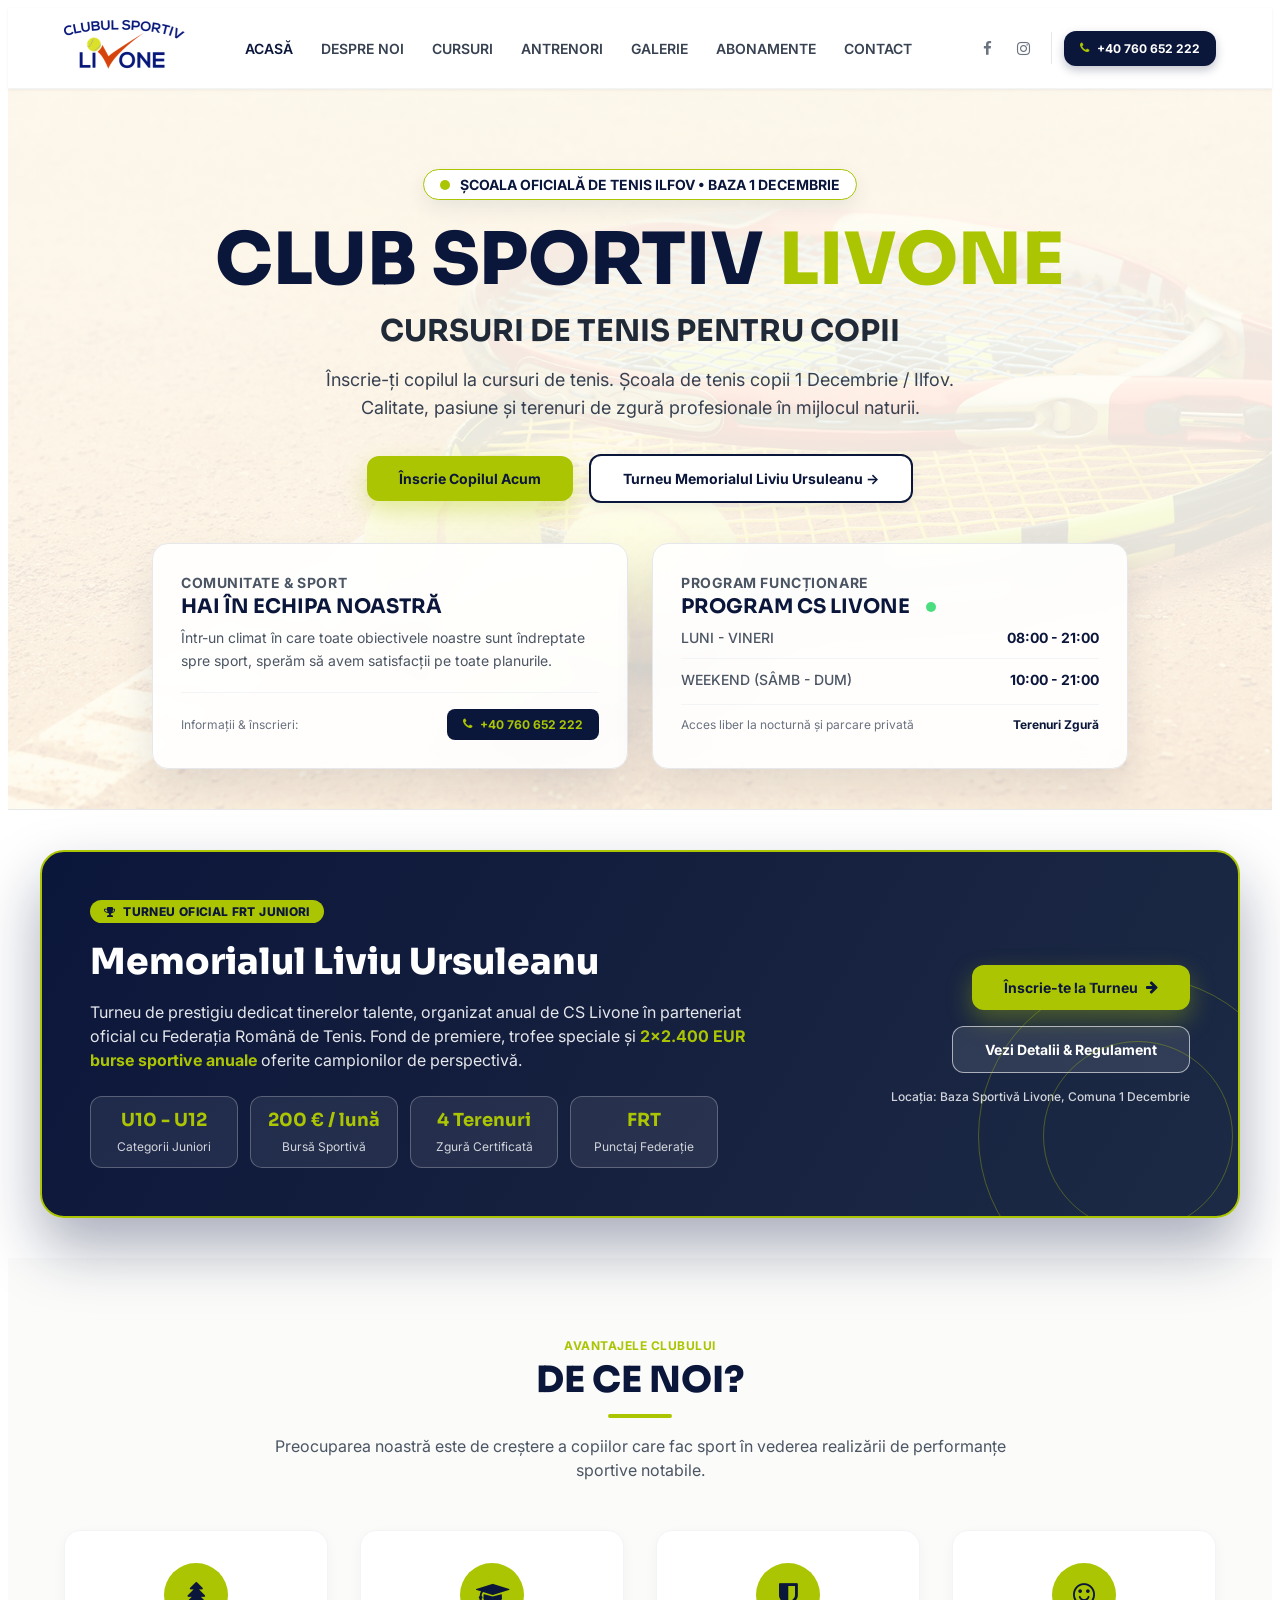
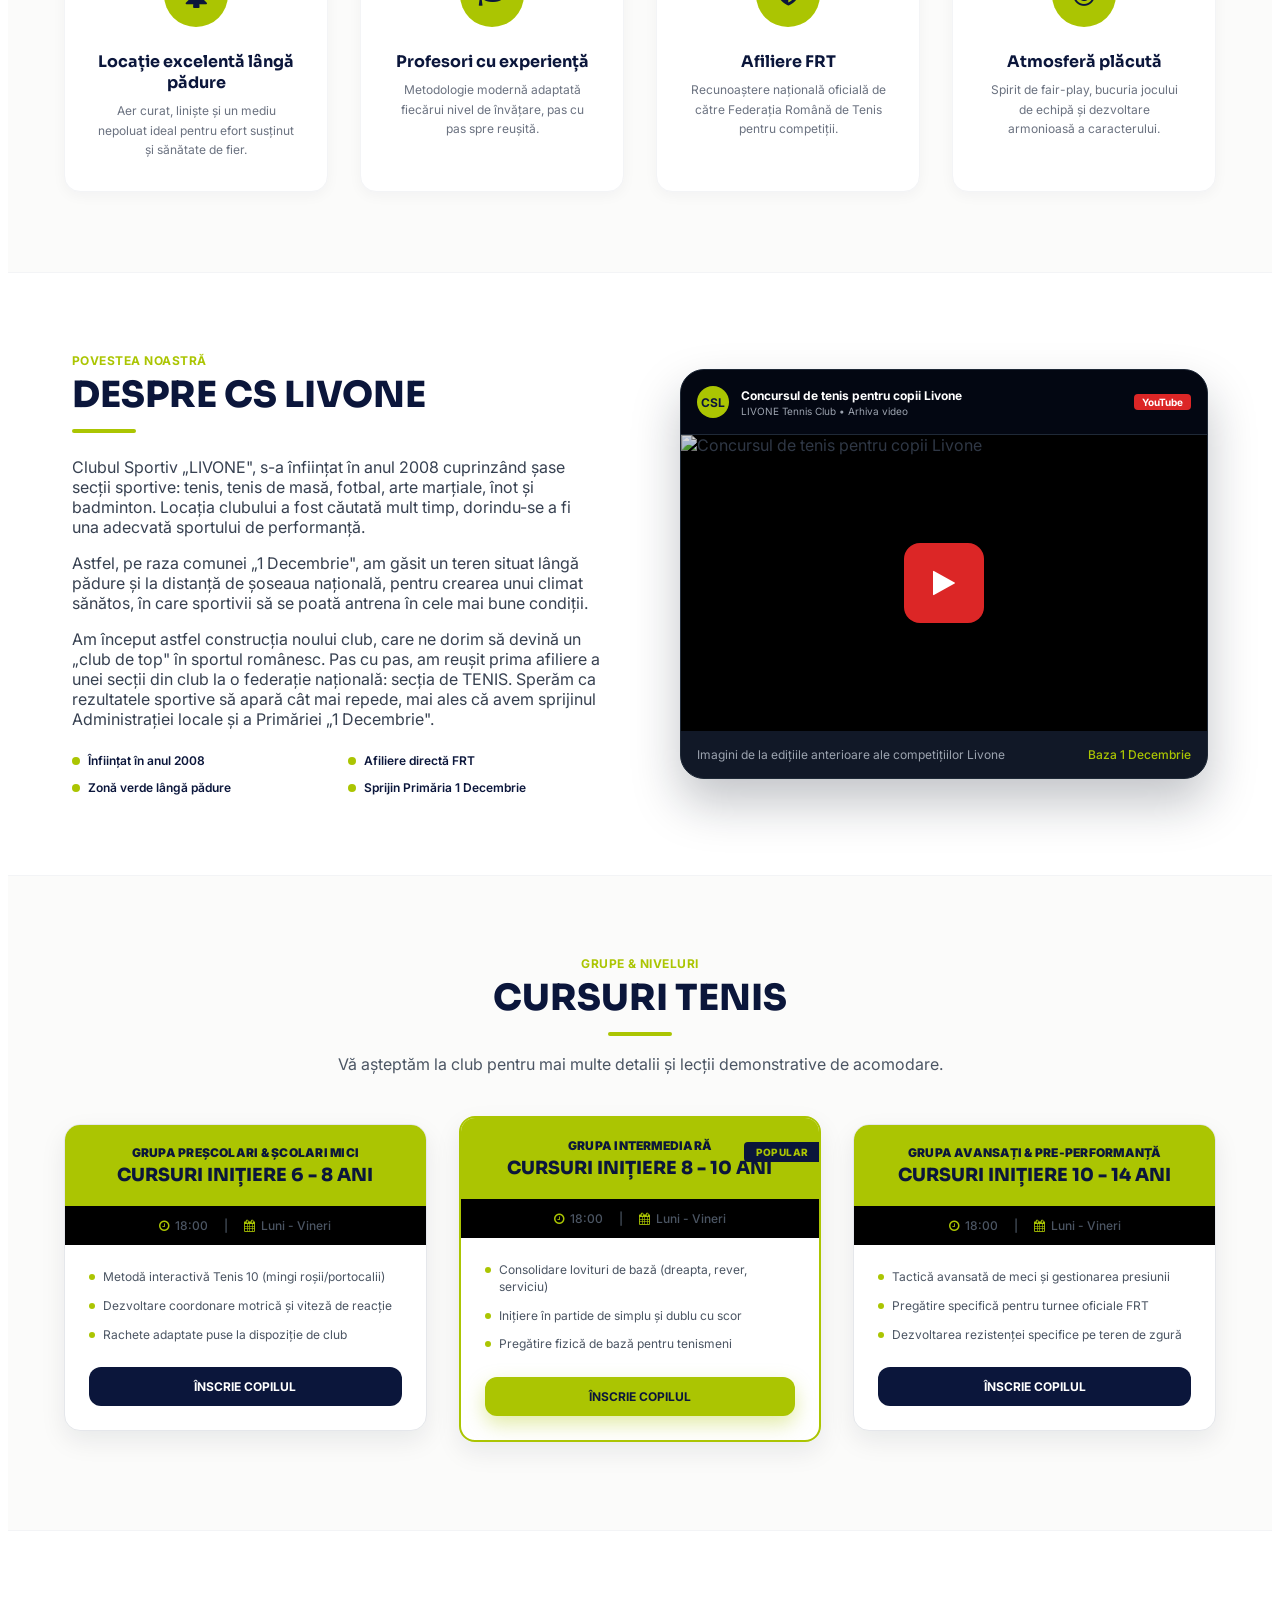
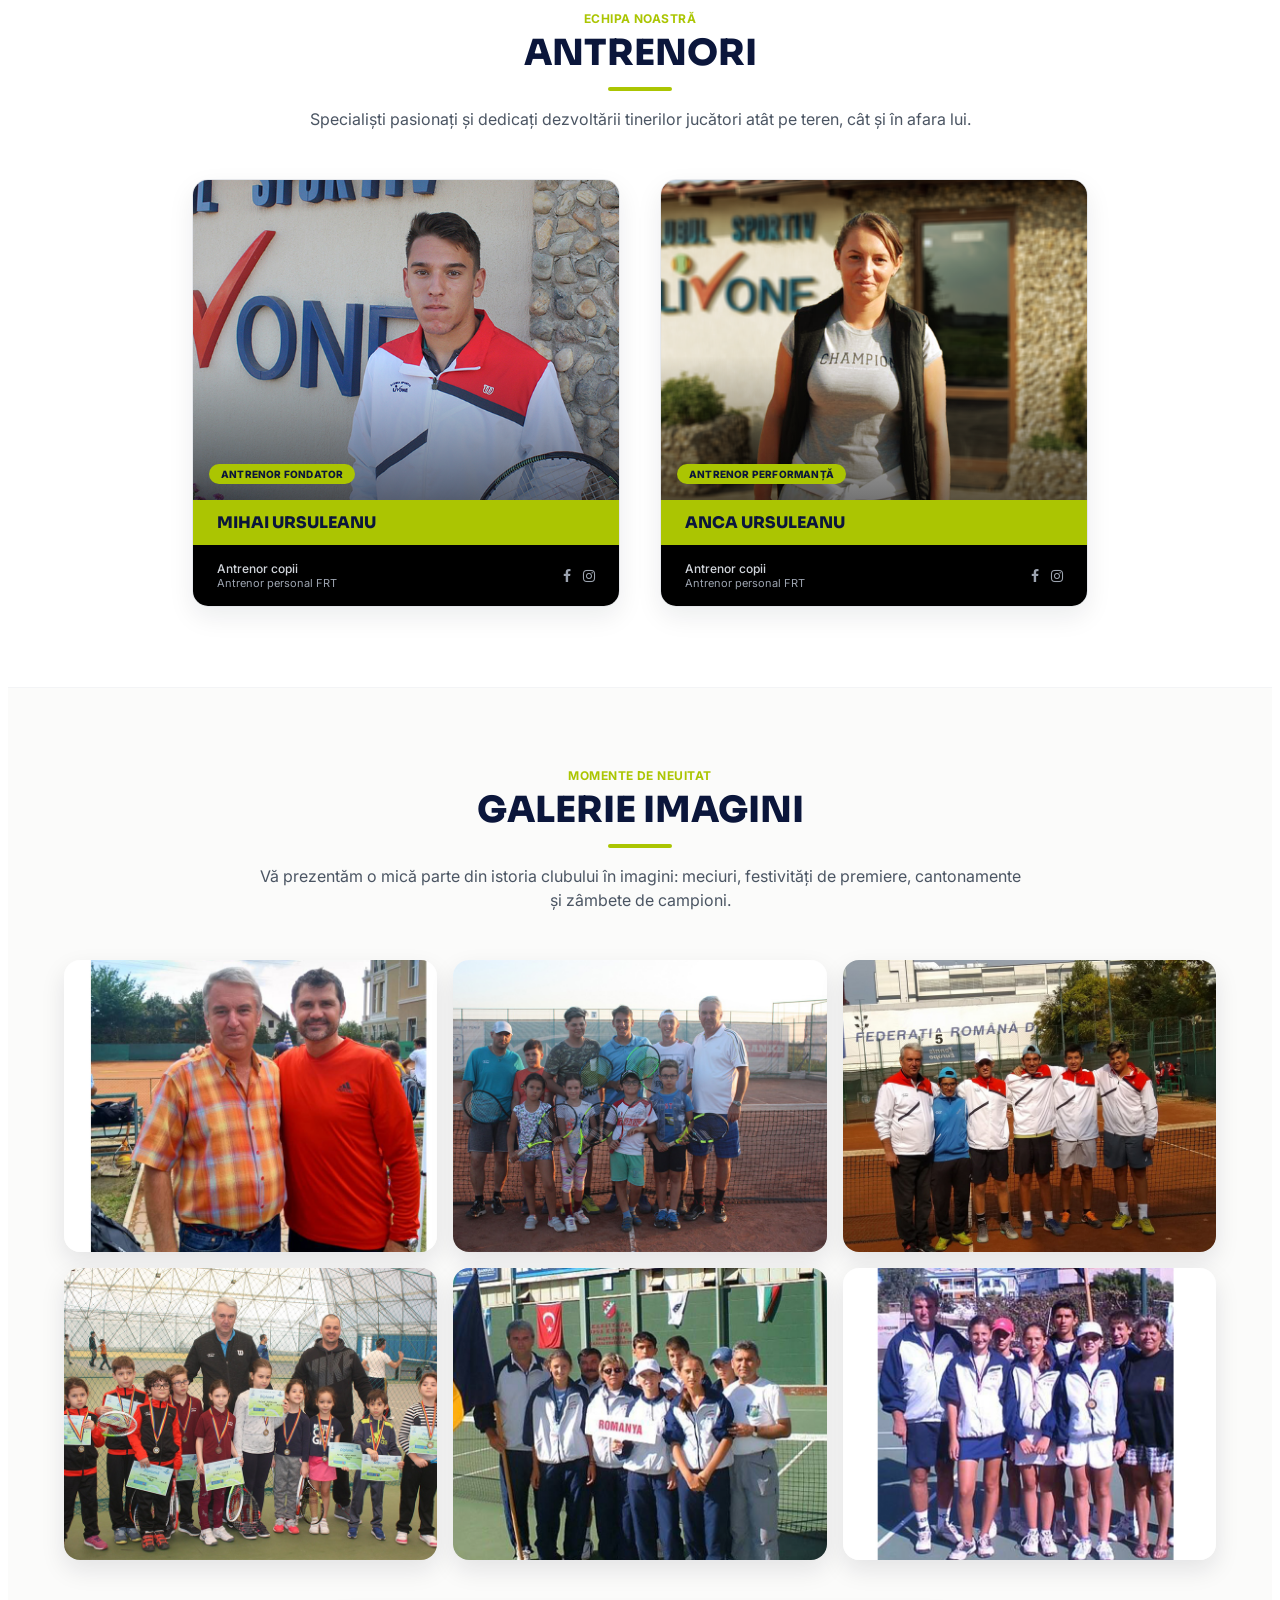
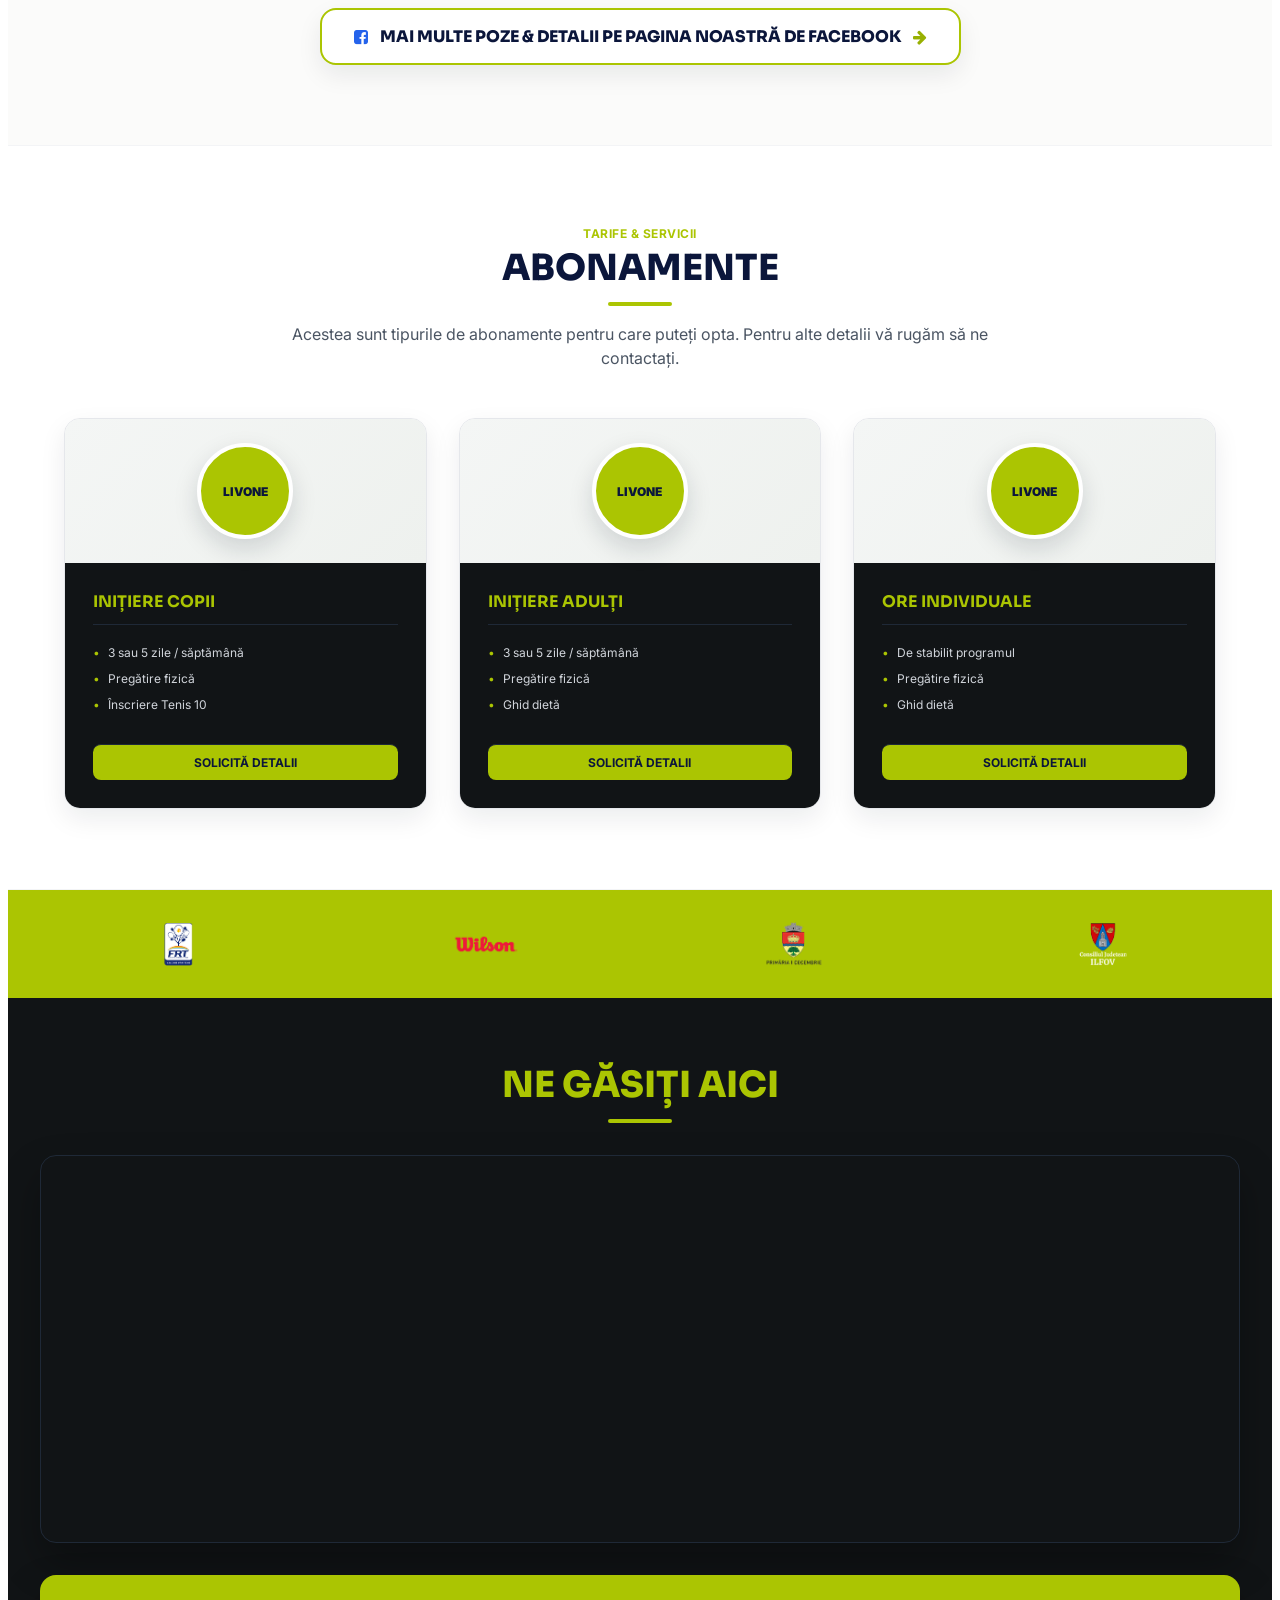
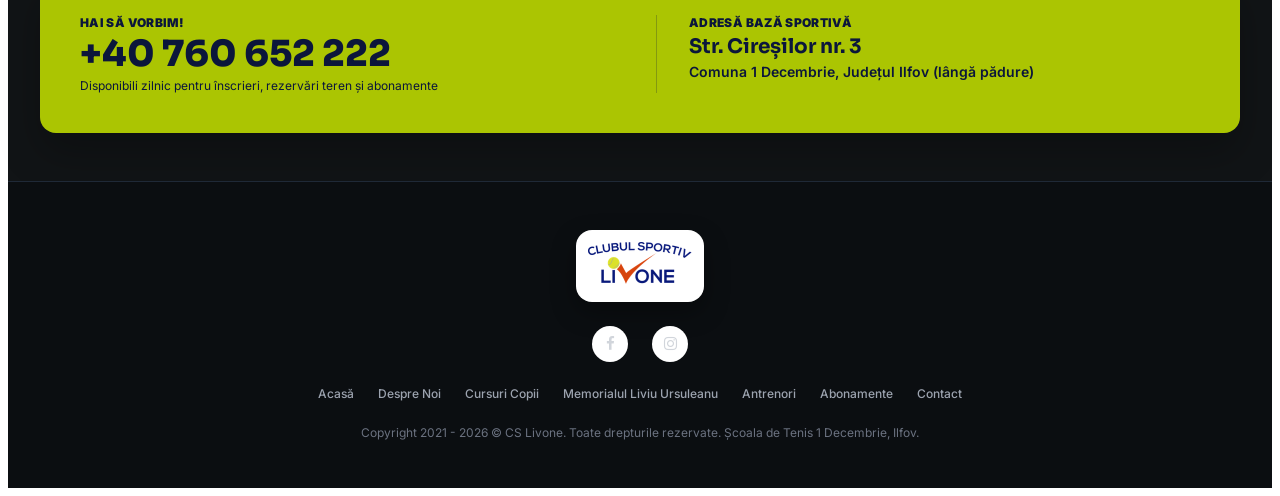
==== index.html @ 8c8d2c81 "Add tournament landing page and redesign homepage Add standalone Memorialul Liviu Ursuleanu tourname" ====
<!DOCTYPE html>
<html lang="ro">
<head>
  <meta charset="utf-8">
  <meta name="viewport" content="width=device-width, initial-scale=1">
  <title>CS Livone - Cursuri de tenis pentru copii | Clubul Sportiv Livone</title>
  <meta name="description" content="CURSURI DE TENIS PENTRU COPII - Inscrie-ti copilul la cursuri de tenis. Scoala de tenis copii 1 Decembrie / Ilfov">
  <meta name="keywords" content="cursuri tenis copii, tenis, teren tenis, terenuri tenis">
  <meta name="author" content="CS Livone">

  <link rel="shortcut icon" href="images/favicon.ico">
  <link rel="apple-touch-icon" href="images/apple-touch-icon.png">
  <link rel="apple-touch-icon" sizes="72x72" href="images/apple-touch-icon-72x72.png">
  <link rel="apple-touch-icon" sizes="114x114" href="images/apple-touch-icon-114x114.png">

  <link rel="preconnect" href="https://fonts.googleapis.com">
  <link rel="preconnect" href="https://fonts.gstatic.com" crossorigin>
  <link href="https://fonts.googleapis.com/css2?family=Sora:wght@400;500;600;700;800;900&family=Inter:wght@400;500;600;700;800;900&display=swap" rel="stylesheet">

  <link rel="stylesheet" type="text/css" href="css/vendor/font-awesome.min.css">
  <link rel="stylesheet" type="text/css" href="css/home.css">
</head>
<body class="h-page">

  <!-- HEADER -->
  <header class="h-header">
    <div class="h-header__inner">
      <a class="h-header__logo" href="index.html">
        <img src="images/turneu/logo-header.png" alt="Clubul Sportiv Livone">
      </a>

      <nav class="h-nav" id="hNav">
        <a href="index.html" class="is-active">ACASĂ</a>
        <a href="#about">DESPRE NOI</a>
        <a href="#courses">CURSURI</a>
        <a href="#coaches">ANTRENORI</a>
        <a href="#gallery">GALERIE</a>
        <a href="#subscriptions">ABONAMENTE</a>
        <a href="#contact">CONTACT</a>
      </nav>

      <div class="h-header__actions">
        <div class="h-social-mini">
          <a href="https://www.facebook.com/cslivone.ro" target="_blank" rel="noopener noreferrer" aria-label="Facebook"><i class="fa fa-facebook"></i></a>
          <a href="https://www.instagram.com/cslivone" target="_blank" rel="noopener noreferrer" aria-label="Instagram"><i class="fa fa-instagram"></i></a>
        </div>
        <a class="h-phone-cta" href="tel:+40760652222">
          <i class="fa fa-phone"></i> +40 760 652 222
        </a>
        <button class="h-nav-toggle" id="hNavToggle" aria-label="Deschide meniul" aria-expanded="false">
          <i class="fa fa-bars"></i>
        </button>
      </div>
    </div>
  </header>

  <!-- HERO -->
  <section class="h-hero">
    <div class="h-hero__bg">
      <img src="images/Header2-5.jpg" alt="Rachete și mingi de tenis pe zgură, CS Livone">
    </div>

    <div class="h-hero__content">
      <span class="h-hero__badge">
        <span class="h-hero__badge-dot"></span>
        <span>ȘCOALA OFICIALĂ DE TENIS ILFOV • BAZA 1 DECEMBRIE</span>
      </span>

      <h1>CLUB SPORTIV <span class="h-accent">LIVONE</span></h1>
      <p class="h-hero__subtitle">CURSURI DE TENIS PENTRU COPII</p>
      <p class="h-hero__desc">Înscrie-ți copilul la cursuri de tenis. Școala de tenis copii 1 Decembrie / Ilfov. Calitate, pasiune și terenuri de zgură profesionale în mijlocul naturii.</p>

      <div class="h-hero__cta">
        <a href="#subscriptions" class="h-btn h-btn--lime">Înscrie Copilul Acum</a>
        <a href="turneu-memorial-liviu-ursuleanu.html" class="h-btn h-btn--outline">Turneu Memorialul Liviu Ursuleanu →</a>
      </div>
    </div>

    <div class="h-hero__cards">
      <div class="h-hero__cards-inner">
        <div class="h-glass-card">
          <p class="h-glass-card__eyebrow">COMUNITATE &amp; SPORT</p>
          <h3>HAI ÎN ECHIPA NOASTRĂ</h3>
          <p>Într-un climat în care toate obiectivele noastre sunt îndreptate spre sport, sperăm să avem satisfacții pe toate planurile.</p>
          <div class="h-glass-card__foot">
            <span class="h-glass-card__foot-label">Informații &amp; înscrieri:</span>
            <a class="h-glass-card__call" href="tel:+40760652222"><i class="fa fa-phone"></i> +40 760 652 222</a>
          </div>
        </div>

        <div class="h-glass-card">
          <p class="h-glass-card__eyebrow">PROGRAM FUNCȚIONARE</p>
          <h3>PROGRAM CS LIVONE <span class="h-schedule__live"></span></h3>
          <div class="h-schedule">
            <div class="h-schedule__row"><span>LUNI - VINERI</span><span>08:00 - 21:00</span></div>
            <div class="h-schedule__row"><span>WEEKEND (SÂMB - DUM)</span><span>10:00 - 21:00</span></div>
          </div>
          <div class="h-glass-card__note">
            <span>Acces liber la nocturnă și parcare privată</span>
            <span>Terenuri Zgură</span>
          </div>
        </div>
      </div>
    </div>
  </section>

  <!-- SPOTLIGHT TOURNAMENT -->
  <div class="h-spotlight-wrap">
    <div class="h-spotlight">
      <div class="h-spotlight__rings"></div>
      <div>
        <span class="h-spotlight__badge"><i class="fa fa-trophy"></i> TURNEU OFICIAL FRT JUNIORI</span>
        <h2>Memorialul Liviu Ursuleanu</h2>
        <p>Turneu de prestigiu dedicat tinerelor talente, organizat anual de CS Livone în parteneriat oficial cu Federația Română de Tenis. Fond de premiere, trofee speciale și <strong>2x2.400 EUR burse sportive anuale</strong> oferite campionilor de perspectivă.</p>

        <div class="h-spotlight__stats">
          <div class="h-spotlight__stat"><strong>U10 - U12</strong><span>Categorii Juniori</span></div>
          <div class="h-spotlight__stat"><strong>200 € / lună</strong><span>Bursă Sportivă</span></div>
          <div class="h-spotlight__stat"><strong>4 Terenuri</strong><span>Zgură Certificată</span></div>
          <div class="h-spotlight__stat"><strong>FRT</strong><span>Punctaj Federație</span></div>
        </div>
      </div>

      <div class="h-spotlight__actions">
        <a href="turneu-memorial-liviu-ursuleanu.html#inscriere" class="h-btn h-btn--lime">Înscrie-te la Turneu <i class="fa fa-arrow-right"></i></a>
        <a href="turneu-memorial-liviu-ursuleanu.html#regulament" class="h-btn h-btn--ghost">Vezi Detalii &amp; Regulament</a>
        <span class="h-spotlight__loc">Locația: Baza Sportivă Livone, Comuna 1 Decembrie</span>
      </div>
    </div>
  </div>

  <!-- WHY US -->
  <section class="h-section--tinted" style="padding: 80px 0;">
    <div class="h-container">
      <div class="h-section-header">
        <span class="h-eyebrow">AVANTAJELE CLUBULUI</span>
        <h2>DE CE NOI?</h2>
        <div class="h-section-header__rule"></div>
        <p>Preocuparea noastră este de creștere a copiilor care fac sport în vederea realizării de performanțe sportive notabile.</p>
      </div>

      <div class="h-pillars">
        <div class="h-pillar">
          <span class="h-pillar__icon"><i class="fa fa-tree"></i></span>
          <h3>Locație excelentă lângă pădure</h3>
          <p>Aer curat, liniște și un mediu nepoluat ideal pentru efort susținut și sănătate de fier.</p>
        </div>
        <div class="h-pillar">
          <span class="h-pillar__icon"><i class="fa fa-graduation-cap"></i></span>
          <h3>Profesori cu experiență</h3>
          <p>Metodologie modernă adaptată fiecărui nivel de învățare, pas cu pas spre reușită.</p>
        </div>
        <div class="h-pillar">
          <span class="h-pillar__icon"><i class="fa fa-shield"></i></span>
          <h3>Afiliere FRT</h3>
          <p>Recunoaștere națională oficială de către Federația Română de Tenis pentru competiții.</p>
        </div>
        <div class="h-pillar">
          <span class="h-pillar__icon"><i class="fa fa-smile-o"></i></span>
          <h3>Atmosferă plăcută</h3>
          <p>Spirit de fair-play, bucuria jocului de echipă și dezvoltare armonioasă a caracterului.</p>
        </div>
      </div>
    </div>
  </section>

  <!-- ABOUT -->
  <section class="h-section--bordered" id="about" style="padding: 80px 32px;">
    <div class="h-container h-about__grid">
      <div>
        <span class="h-eyebrow">POVESTEA NOASTRĂ</span>
        <h2 style="font-family:var(--font-heading);font-weight:800;font-size:36px;color:var(--navy);margin:0 0 12px;">DESPRE CS LIVONE</h2>
        <div style="width:64px;height:4px;border-radius:9999px;background:var(--lime);margin:0 0 24px;"></div>

        <p>Clubul Sportiv „LIVONE", s-a înființat în anul 2008 cuprinzând șase secții sportive: tenis, tenis de masă, fotbal, arte marțiale, înot și badminton. Locația clubului a fost căutată mult timp, dorindu-se a fi una adecvată sportului de performanță.</p>
        <p>Astfel, pe raza comunei „1 Decembrie", am găsit un teren situat lângă pădure și la distanță de șoseaua națională, pentru crearea unui climat sănătos, în care sportivii să se poată antrena în cele mai bune condiții.</p>
        <p>Am început astfel construcția noului club, care ne dorim să devină un „club de top" în sportul românesc. Pas cu pas, am reușit prima afiliere a unei secții din club la o federație națională: secția de TENIS. Sperăm ca rezultatele sportive să apară cât mai repede, mai ales că avem sprijinul Administrației locale și a Primăriei „1 Decembrie".</p>

        <div class="h-about__highlights">
          <span class="h-about__highlight">Înființat în anul 2008</span>
          <span class="h-about__highlight">Afiliere directă FRT</span>
          <span class="h-about__highlight">Zonă verde lângă pădure</span>
          <span class="h-about__highlight">Sprijin Primăria 1 Decembrie</span>
        </div>
      </div>

      <div class="h-video-card">
        <div class="h-video-card__header">
          <span class="h-video-card__mark">CSL</span>
          <div>
            <p class="h-video-card__title">Concursul de tenis pentru copii Livone</p>
            <p class="h-video-card__subtitle">LIVONE Tennis Club • Arhiva video</p>
          </div>
          <span class="h-video-card__yt">YouTube</span>
        </div>
        <div class="h-video-card__frame" id="hVideoFrame">
          <img src="https://img.youtube.com/vi/Czi8jpCpjRY/maxresdefault.jpg" alt="Concursul de tenis pentru copii Livone">
          <button class="h-video-card__play" id="hVideoPlay" aria-label="Redă video">
            <span><i class="fa fa-play"></i></span>
          </button>
        </div>
        <div class="h-video-card__footer">
          <span>Imagini de la edițiile anterioare ale competițiilor Livone</span>
          <span>Baza 1 Decembrie</span>
        </div>
      </div>
    </div>
  </section>

  <!-- COURSES -->
  <section class="h-section--tinted" id="courses" style="padding: 80px 0;">
    <div class="h-container">
      <div class="h-section-header">
        <span class="h-eyebrow">GRUPE &amp; NIVELURI</span>
        <h2>CURSURI TENIS</h2>
        <div class="h-section-header__rule"></div>
        <p>Vă așteptăm la club pentru mai multe detalii și lecții demonstrative de acomodare.</p>
      </div>

      <div class="h-courses">
        <div class="h-course-card">
          <div class="h-course-card__head">
            <span>GRUPA PREȘCOLARI &amp; ȘCOLARI MICI</span>
            <h3>CURSURI INIȚIERE 6 - 8 ANI</h3>
          </div>
          <div class="h-course-card__bar">
            <span><i class="fa fa-clock-o"></i>18:00</span>
            <span>|</span>
            <span><i class="fa fa-calendar"></i>Luni - Vineri</span>
          </div>
          <ul class="h-course-card__perks">
            <li>Metodă interactivă Tenis 10 (mingi roșii/portocalii)</li>
            <li>Dezvoltare coordonare motrică și viteză de reacție</li>
            <li>Rachete adaptate puse la dispoziție de club</li>
          </ul>
          <div class="h-course-card__cta"><a href="#subscriptions">ÎNSCRIE COPILUL</a></div>
        </div>

        <div class="h-course-card h-course-card--featured">
          <span class="h-course-card__popular">POPULAR</span>
          <div class="h-course-card__head">
            <span>GRUPA INTERMEDIARĂ</span>
            <h3>CURSURI INIȚIERE 8 - 10 ANI</h3>
          </div>
          <div class="h-course-card__bar">
            <span><i class="fa fa-clock-o"></i>18:00</span>
            <span>|</span>
            <span><i class="fa fa-calendar"></i>Luni - Vineri</span>
          </div>
          <ul class="h-course-card__perks">
            <li>Consolidare lovituri de bază (dreapta, rever, serviciu)</li>
            <li>Inițiere în partide de simplu și dublu cu scor</li>
            <li>Pregătire fizică de bază pentru tenismeni</li>
          </ul>
          <div class="h-course-card__cta"><a href="#subscriptions">ÎNSCRIE COPILUL</a></div>
        </div>

        <div class="h-course-card">
          <div class="h-course-card__head">
            <span>GRUPA AVANSAȚI &amp; PRE-PERFORMANȚĂ</span>
            <h3>CURSURI INIȚIERE 10 - 14 ANI</h3>
          </div>
          <div class="h-course-card__bar">
            <span><i class="fa fa-clock-o"></i>18:00</span>
            <span>|</span>
            <span><i class="fa fa-calendar"></i>Luni - Vineri</span>
          </div>
          <ul class="h-course-card__perks">
            <li>Tactică avansată de meci și gestionarea presiunii</li>
            <li>Pregătire specifică pentru turnee oficiale FRT</li>
            <li>Dezvoltarea rezistenței specifice pe teren de zgură</li>
          </ul>
          <div class="h-course-card__cta"><a href="#subscriptions">ÎNSCRIE COPILUL</a></div>
        </div>
      </div>
    </div>
  </section>

  <!-- COACHES -->
  <section class="h-section--bordered" id="coaches" style="padding: 80px 0;">
    <div class="h-container">
      <div class="h-section-header">
        <span class="h-eyebrow">ECHIPA NOASTRĂ</span>
        <h2>ANTRENORI</h2>
        <div class="h-section-header__rule"></div>
        <p>Specialiști pasionați și dedicați dezvoltării tinerilor jucători atât pe teren, cât și în afara lui.</p>
      </div>

      <div class="h-coaches">
        <div class="h-coach-card">
          <div class="h-coach-card__photo">
            <img src="images/Antrenori-1.jpg" alt="Mihai Ursuleanu - Antrenor Tenis Livone">
            <span class="h-coach-card__tag">ANTRENOR FONDATOR</span>
          </div>
          <div class="h-coach-card__name"><h3>MIHAI URSULEANU</h3></div>
          <div class="h-coach-card__meta">
            <div>
              <p>Antrenor copii</p>
              <p>Antrenor personal FRT</p>
            </div>
            <div class="h-coach-card__social">
              <a href="#" aria-label="Facebook"><i class="fa fa-facebook"></i></a>
              <a href="#" aria-label="Instagram"><i class="fa fa-instagram"></i></a>
            </div>
          </div>
        </div>

        <div class="h-coach-card">
          <div class="h-coach-card__photo">
            <img src="images/UrsuleanuAnca-2.png" alt="Anca Ursuleanu - Antrenor Tenis Livone">
            <span class="h-coach-card__tag">ANTRENOR PERFORMANȚĂ</span>
          </div>
          <div class="h-coach-card__name"><h3>ANCA URSULEANU</h3></div>
          <div class="h-coach-card__meta">
            <div>
              <p>Antrenor copii</p>
              <p>Antrenor personal FRT</p>
            </div>
            <div class="h-coach-card__social">
              <a href="#" aria-label="Facebook"><i class="fa fa-facebook"></i></a>
              <a href="#" aria-label="Instagram"><i class="fa fa-instagram"></i></a>
            </div>
          </div>
        </div>
      </div>
    </div>
  </section>

  <!-- GALLERY -->
  <section class="h-section--tinted" id="gallery" style="padding: 80px 0;">
    <div class="h-container">
      <div class="h-section-header">
        <span class="h-eyebrow">MOMENTE DE NEUITAT</span>
        <h2>GALERIE IMAGINI</h2>
        <div class="h-section-header__rule"></div>
        <p>Vă prezentăm o mică parte din istoria clubului în imagini: meciuri, festivități de premiere, cantonamente și zâmbete de campioni.</p>
      </div>

      <div class="h-gallery-grid">
        <div class="h-gallery-item">
          <img src="images/Galerie-1.jpg" alt="Galerie CS Livone">
        </div>
        <div class="h-gallery-item">
          <img src="images/Galerie-2.jpg" alt="Galerie CS Livone">
        </div>
        <div class="h-gallery-item">
          <img src="images/Galerie-3.jpg" alt="Galerie CS Livone">
        </div>
        <div class="h-gallery-item">
          <img src="images/Galerie-4.jpg" alt="Galerie CS Livone">
        </div>
        <div class="h-gallery-item">
          <img src="images/Galerie-5.jpg" alt="Galerie CS Livone">
        </div>
        <div class="h-gallery-item">
          <img src="images/Galerie-6.jpg" alt="Galerie CS Livone">
        </div>
      </div>

      <div class="h-gallery-cta">
        <a href="https://www.facebook.com/cslivone.ro/photos" target="_blank" rel="noopener noreferrer">
          <i class="fa fa-facebook-square"></i> MAI MULTE POZE &amp; DETALII PE PAGINA NOASTRĂ DE FACEBOOK <i class="fa fa-arrow-right"></i>
        </a>
      </div>
    </div>
  </section>

  <!-- SUBSCRIPTIONS -->
  <section class="h-section--bordered" id="subscriptions" style="padding: 80px 0;">
    <div class="h-container">
      <div class="h-section-header">
        <span class="h-eyebrow">TARIFE &amp; SERVICII</span>
        <h2>ABONAMENTE</h2>
        <div class="h-section-header__rule"></div>
        <p>Acestea sunt tipurile de abonamente pentru care puteți opta. Pentru alte detalii vă rugăm să ne contactați.</p>
      </div>

      <div class="h-plans">
        <div class="h-plan-card">
          <div class="h-plan-card__head"><span class="h-plan-card__ball">LIVONE</span></div>
          <div class="h-plan-card__body">
            <h3>INIȚIERE COPII</h3>
            <ul>
              <li>3 sau 5 zile / săptămână</li>
              <li>Pregătire fizică</li>
              <li>Înscriere Tenis 10</li>
            </ul>
            <a href="#contact">SOLICITĂ DETALII</a>
          </div>
        </div>

        <div class="h-plan-card">
          <div class="h-plan-card__head"><span class="h-plan-card__ball">LIVONE</span></div>
          <div class="h-plan-card__body">
            <h3>INIȚIERE ADULȚI</h3>
            <ul>
              <li>3 sau 5 zile / săptămână</li>
              <li>Pregătire fizică</li>
              <li>Ghid dietă</li>
            </ul>
            <a href="#contact">SOLICITĂ DETALII</a>
          </div>
        </div>

        <div class="h-plan-card">
          <div class="h-plan-card__head"><span class="h-plan-card__ball">LIVONE</span></div>
          <div class="h-plan-card__body">
            <h3>ORE INDIVIDUALE</h3>
            <ul>
              <li>De stabilit programul</li>
              <li>Pregătire fizică</li>
              <li>Ghid dietă</li>
            </ul>
            <a href="#contact">SOLICITĂ DETALII</a>
          </div>
        </div>
      </div>
    </div>
  </section>

  <!-- PARTNERS -->
  <div class="h-partners">
    <div class="h-partners__inner">
      <img src="images/cursuri-tenis-frt.png" alt="Federația Română de Tenis">
      <img src="images/cursuri-tenis-wilsone.png" alt="Wilson">
      <img src="images/cursuri-tenis-primaria1decembrie.png" alt="Primăria 1 Decembrie">
      <img src="images/cursuri-tenis-consiliul-judetean-ilfov.png" alt="Consiliul Județean Ilfov">
    </div>
  </div>

  <!-- LOCATION & CONTACT -->
  <section class="h-location" id="contact">
    <div class="h-section-header">
      <h2>NE GĂSIȚI AICI</h2>
      <div class="h-section-header__rule"></div>
    </div>

    <div class="h-map-card">
      <iframe src="https://www.google.com/maps/embed?pb=!1m14!1m8!1m3!1d1226.1345!2d26.062323!3d44.2831925!3m2!1i1024!2i768!4f13.1!3m3!1m2!1s0x40ae056d84ce06c7%3A0x62f6a7c5ea3a29ad!2sClubul%20de%20Tenis%20Livone!5e1!3m2!1sro!2sro!4v1693829805064!5m2!1sro!2sro" allowfullscreen loading="lazy" title="Harta Clubul de Tenis Livone"></iframe>
    </div>

    <div class="h-contact-ribbon">
      <div class="h-contact-ribbon__item">
        <span class="h-contact-ribbon__label">HAI SĂ VORBIM!</span>
        <a class="h-contact-ribbon__phone" href="tel:+40760652222">+40 760 652 222</a>
        <span class="h-contact-ribbon__sub">Disponibili zilnic pentru înscrieri, rezervări teren și abonamente</span>
      </div>
      <div class="h-contact-ribbon__item">
        <span class="h-contact-ribbon__label">ADRESĂ BAZĂ SPORTIVĂ</span>
        <span class="h-contact-ribbon__addr">Str. Cireșilor nr. 3</span>
        <span class="h-contact-ribbon__addr2">Comuna 1 Decembrie, Județul Ilfov (lângă pădure)</span>
      </div>
    </div>
  </section>

  <!-- FOOTER -->
  <footer class="h-footer">
    <div class="h-footer__logo">
      <img src="images/turneu/logo-footer-card.png" alt="Clubul Sportiv Livone">
    </div>

    <div class="h-footer__social">
      <a href="https://www.facebook.com/cslivone.ro" target="_blank" rel="noopener noreferrer" aria-label="Facebook"><i class="fa fa-facebook"></i></a>
      <a href="https://www.instagram.com/cslivone" target="_blank" rel="noopener noreferrer" aria-label="Instagram"><i class="fa fa-instagram"></i></a>
    </div>

    <nav class="h-footer__nav">
      <a href="index.html">Acasă</a>
      <a href="#about">Despre Noi</a>
      <a href="#courses">Cursuri Copii</a>
      <a href="turneu-memorial-liviu-ursuleanu.html">Memorialul Liviu Ursuleanu</a>
      <a href="#coaches">Antrenori</a>
      <a href="#subscriptions">Abonamente</a>
      <a href="#contact">Contact</a>
    </nav>

    <p class="h-footer__copy">Copyright 2021 - 2026 © CS Livone. Toate drepturile rezervate. Școala de Tenis 1 Decembrie, Ilfov.</p>
  </footer>

  <script>
    (function () {
      var toggle = document.getElementById('hNavToggle');
      var nav = document.getElementById('hNav');
      if (toggle && nav) {
        toggle.addEventListener('click', function () {
          var isOpen = nav.classList.toggle('is-open');
          toggle.setAttribute('aria-expanded', isOpen ? 'true' : 'false');
        });
      }

      var playBtn = document.getElementById('hVideoPlay');
      var frame = document.getElementById('hVideoFrame');
      if (playBtn && frame) {
        playBtn.addEventListener('click', function () {
          var iframe = document.createElement('iframe');
          iframe.src = 'https://www.youtube.com/embed/Czi8jpCpjRY?autoplay=1';
          iframe.title = 'Concursul de tenis pentru copii Livone';
          iframe.allow = 'accelerometer; autoplay; clipboard-write; encrypted-media; gyroscope; picture-in-picture; web-share';
          iframe.allowFullscreen = true;
          frame.innerHTML = '';
          frame.appendChild(iframe);
        });
      }
    })();
  </script>
</body>
</html>
---- css/home.css ----
/* ==========================================================================
   CS Livone — homepage redesign
   Standalone stylesheet, class prefix "h-", no dependency on style.css
   ========================================================================== */

:root {
  --navy: #0b163b;
  --lime: #abc502;
  --lime-dark: #98b002;
  --lime-bright: #c6e230;

  --ink-900: #111416;
  --ink-800: #111827;
  --ink-700: #1f2937;
  --ink-950: #0b0e11;

  --gray-900: #1f2937;
  --gray-700: #374151;
  --gray-600: #4b5563;
  --gray-500: #6b7280;
  --gray-400: #9ca3af;
  --gray-300: #d1d5db;
  --gray-200: #e5e7eb;
  --gray-100: #f3f4f6;

  --surface: #fbfbfa;
  --white: #ffffff;

  --font-heading: 'Sora', sans-serif;
  --font-body: 'Inter', sans-serif;
}

.h-page {
  font-family: var(--font-body);
  color: var(--gray-700);
  background: var(--white);
  overflow-x: hidden;
}

.h-page * {
  box-sizing: border-box;
}

.h-page img {
  max-width: 100%;
  display: block;
}

.h-container {
  max-width: 1216px;
  margin: 0 auto;
  padding: 0 32px;
}

/* ---------------- Header ---------------- */

.h-header {
  position: sticky;
  top: 0;
  z-index: 100;
  background: var(--white);
  border-bottom: 1px solid var(--gray-100);
  box-shadow: 0 1px 3px rgba(16, 24, 40, 0.06);
}

.h-header__inner {
  max-width: 1216px;
  margin: 0 auto;
  padding: 0 32px;
  display: flex;
  align-items: center;
  justify-content: space-between;
  height: 80px;
  gap: 24px;
}

.h-header__logo img {
  height: 56px;
  width: auto;
}

.h-nav {
  display: flex;
  align-items: center;
  gap: 28px;
  list-style: none;
  margin: 0;
  padding: 0;
}

.h-nav a {
  font-size: 14px;
  font-weight: 600;
  color: var(--gray-700);
  text-decoration: none;
  white-space: nowrap;
}

.h-nav a.is-active,
.h-nav a:hover {
  color: var(--navy);
}

.h-header__actions {
  display: flex;
  align-items: center;
  gap: 12px;
}

.h-social-mini {
  display: flex;
  align-items: center;
  gap: 4px;
  padding-right: 12px;
  border-right: 1px solid var(--gray-200);
}

.h-social-mini a {
  width: 32px;
  height: 32px;
  display: flex;
  align-items: center;
  justify-content: center;
  border-radius: 9999px;
  color: var(--gray-500);
  text-decoration: none;
  font-size: 15px;
}

.h-social-mini a:hover {
  color: var(--navy);
}

.h-phone-cta {
  display: inline-flex;
  align-items: center;
  gap: 8px;
  background: var(--navy);
  color: var(--white);
  border-radius: 12px;
  padding: 10px 16px;
  font-size: 12px;
  font-weight: 700;
  text-decoration: none;
  box-shadow: 0 4px 10px rgba(11, 22, 59, 0.25);
}

.h-phone-cta i {
  color: var(--lime);
}

.h-nav-toggle {
  display: none;
  background: none;
  border: none;
  font-size: 22px;
  color: var(--navy);
  cursor: pointer;
}

/* ---------------- Generic section helpers ---------------- */

.h-eyebrow {
  font-family: var(--font-body);
  font-weight: 700;
  font-size: 12px;
  letter-spacing: 0.04em;
  color: var(--lime);
  text-transform: uppercase;
  display: block;
  margin-bottom: 4px;
}

.h-section-header {
  max-width: 768px;
  margin: 0 auto 48px;
  text-align: center;
}

.h-section-header h2 {
  font-family: var(--font-heading);
  font-weight: 800;
  font-size: 36px;
  color: var(--navy);
  margin: 0 0 12px;
}

.h-section-header__rule {
  width: 64px;
  height: 4px;
  border-radius: 9999px;
  background: var(--lime);
  margin: 0 auto 16px;
}

.h-section-header p {
  font-size: 16px;
  line-height: 1.5;
  color: var(--gray-600);
  margin: 0;
}

.h-section--tinted {
  background: var(--surface);
}

.h-section--bordered {
  border-top: 1px solid var(--gray-100);
  border-bottom: 1px solid var(--gray-100);
}

/* ---------------- Hero ---------------- */

.h-hero {
  position: relative;
  overflow: hidden;
  border-bottom: 1px solid var(--gray-200);
}

.h-hero__bg {
  position: absolute;
  inset: 0;
}

.h-hero__bg img {
  width: 100%;
  height: 100%;
  object-fit: cover;
}

.h-hero__bg::after {
  content: '';
  position: absolute;
  inset: 0;
  background:
    linear-gradient(180deg, rgba(255, 253, 245, 0.94) 0%, rgba(255, 253, 245, 0.9) 55%, rgba(255, 253, 245, 0.85) 100%),
    radial-gradient(circle at 50% 0%, rgba(171, 197, 2, 0.15), transparent 60%);
}

.h-hero__content {
  position: relative;
  padding: 80px 32px 40px;
  text-align: center;
  max-width: 1000px;
  margin: 0 auto;
}

.h-hero__badge {
  display: inline-flex;
  align-items: center;
  gap: 10px;
  background: var(--white);
  border: 1px solid var(--lime);
  border-radius: 9999px;
  padding: 6px 16px;
  margin-bottom: 24px;
  box-shadow: 0 8px 20px rgba(11, 22, 59, 0.08);
}

.h-hero__badge-dot {
  width: 10px;
  height: 10px;
  border-radius: 50%;
  background: var(--lime);
  flex: none;
}

.h-hero__badge span {
  font-weight: 700;
  font-size: 14px;
  color: var(--navy);
}

.h-hero h1 {
  font-family: var(--font-heading);
  font-weight: 800;
  font-size: 72px;
  line-height: 1;
  color: var(--navy);
  margin: 0;
}

.h-hero h1 .h-accent {
  color: var(--lime);
}

.h-hero__subtitle {
  font-family: var(--font-heading);
  font-weight: 700;
  font-size: 30px;
  color: var(--gray-900);
  margin: 16px 0 0;
}

.h-hero__desc {
  font-size: 18px;
  line-height: 1.55;
  color: var(--gray-700);
  max-width: 672px;
  margin: 16px auto 0;
}

.h-hero__cta {
  display: flex;
  align-items: center;
  justify-content: center;
  flex-wrap: wrap;
  gap: 16px;
  margin: 32px 0 0;
}

.h-btn {
  display: inline-flex;
  align-items: center;
  gap: 8px;
  border-radius: 12px;
  padding: 14px 32px;
  font-weight: 700;
  font-size: 14px;
  text-decoration: none;
  transition: transform 0.15s ease;
}

.h-btn:hover {
  transform: translateY(-2px);
}

.h-btn--lime {
  background: var(--lime);
  color: var(--navy);
  box-shadow: 0 10px 24px rgba(171, 197, 2, 0.35);
}

.h-btn--outline {
  background: var(--white);
  color: var(--navy);
  border: 2px solid var(--navy);
  box-shadow: 0 4px 12px rgba(16, 24, 40, 0.06);
}

.h-hero__cards {
  position: relative;
  padding: 0 32px 40px;
}

.h-hero__cards-inner {
  max-width: 976px;
  margin: 0 auto;
  display: grid;
  grid-template-columns: 1fr 1fr;
  gap: 24px;
}

.h-glass-card {
  background: rgba(255, 255, 255, 0.9);
  backdrop-filter: blur(8px);
  border: 1px solid var(--gray-200);
  border-radius: 16px;
  padding: 28px;
  box-shadow: 0 20px 40px rgba(16, 24, 40, 0.1);
}

.h-glass-card__eyebrow {
  font-size: 12px;
  font-weight: 700;
  color: var(--lime-dark);
  text-transform: uppercase;
  letter-spacing: 0.04em;
  margin: 0 0 4px;
}

.h-glass-card h3 {
  font-family: var(--font-heading);
  font-weight: 700;
  font-size: 20px;
  color: var(--navy);
  margin: 0 0 8px;
  display: flex;
  align-items: center;
  gap: 8px;
}

.h-glass-card p {
  font-size: 14px;
  line-height: 1.6;
  color: var(--gray-600);
  margin: 0;
}

.h-glass-card__foot {
  display: flex;
  align-items: center;
  justify-content: space-between;
  gap: 12px;
  border-top: 1px solid var(--gray-100);
  margin-top: 20px;
  padding-top: 16px;
}

.h-glass-card__foot-label {
  font-size: 12px;
  color: var(--gray-500);
}

.h-glass-card__call {
  display: inline-flex;
  align-items: center;
  gap: 8px;
  background: var(--navy);
  color: var(--lime);
  border-radius: 8px;
  padding: 8px 16px;
  font-size: 12px;
  font-weight: 700;
  text-decoration: none;
}

.h-schedule {
  display: flex;
  flex-direction: column;
  gap: 12px;
  margin: 10px 0 0;
}

.h-schedule__row {
  display: flex;
  align-items: center;
  justify-content: space-between;
  gap: 12px;
  border-bottom: 1px solid var(--gray-100);
  padding-bottom: 12px;
  font-size: 14px;
}

.h-schedule__row:last-of-type {
  border-bottom: none;
  padding-bottom: 0;
}

.h-schedule__row span:first-child {
  color: var(--gray-600);
  font-weight: 500;
}

.h-schedule__row span:last-child {
  color: var(--navy);
  font-weight: 700;
}

.h-schedule__live {
  width: 10px;
  height: 10px;
  border-radius: 50%;
  background: #4ade80;
  display: inline-block;
  margin-left: 8px;
}

.h-glass-card__note {
  display: flex;
  align-items: center;
  justify-content: space-between;
  gap: 12px;
  border-top: 1px solid var(--gray-100);
  margin-top: 16px;
  padding-top: 12px;
  font-size: 12px;
}

.h-glass-card__note span:first-child {
  color: var(--gray-500);
}

.h-glass-card__note span:last-child {
  color: var(--navy);
  font-weight: 700;
}

/* ---------------- Spotlight tournament card ---------------- */

.h-spotlight-wrap {
  position: relative;
  z-index: 5;
  padding: 40px 32px 0;
  margin-bottom: 40px;
}

.h-spotlight {
  max-width: 1216px;
  margin: 0 auto;
  position: relative;
  overflow: hidden;
  background: linear-gradient(120deg, #0b163b 0%, #16213f 55%, #1c2a45 100%);
  border: 2px solid var(--lime);
  border-radius: 24px;
  padding: 48px;
  box-shadow: 0 30px 60px rgba(11, 22, 59, 0.35);
  display: grid;
  grid-template-columns: 1fr auto;
  gap: 32px;
  align-items: center;
}

.h-spotlight__rings {
  position: absolute;
  right: -60px;
  bottom: -80px;
  width: 320px;
  height: 320px;
  border: 1px solid rgba(171, 197, 2, 0.35);
  border-radius: 50%;
  pointer-events: none;
}

.h-spotlight__rings::after {
  content: '';
  position: absolute;
  inset: 64px;
  border: 1px solid rgba(171, 197, 2, 0.35);
  border-radius: 50%;
}

.h-spotlight__badge {
  display: inline-flex;
  align-items: center;
  gap: 8px;
  background: var(--lime);
  color: var(--navy);
  border-radius: 9999px;
  padding: 4px 14px;
  font-weight: 800;
  font-size: 12px;
  letter-spacing: 0.03em;
  margin-bottom: 16px;
}

.h-spotlight h2 {
  font-family: var(--font-heading);
  font-weight: 800;
  font-size: 36px;
  color: var(--white);
  margin: 0 0 16px;
}

.h-spotlight p {
  font-size: 16px;
  line-height: 1.5;
  color: var(--gray-200);
  max-width: 665px;
  margin: 0 0 24px;
}

.h-spotlight p strong {
  color: var(--lime);
  font-weight: 700;
}

.h-spotlight__stats {
  display: flex;
  flex-wrap: wrap;
  gap: 12px;
}

.h-spotlight__stat {
  background: rgba(255, 255, 255, 0.08);
  border: 1px solid rgba(255, 255, 255, 0.25);
  border-radius: 12px;
  padding: 12px;
  min-width: 148px;
  text-align: center;
}

.h-spotlight__stat strong {
  display: block;
  font-family: var(--font-heading);
  font-weight: 700;
  font-size: 18px;
  color: var(--lime);
  margin-bottom: 4px;
}

.h-spotlight__stat span {
  font-size: 12px;
  color: var(--gray-300);
}

.h-spotlight__actions {
  display: flex;
  flex-direction: column;
  align-items: flex-end;
  gap: 16px;
  text-align: right;
}

.h-spotlight__actions .h-btn--lime {
  white-space: nowrap;
}

.h-spotlight__actions .h-btn--ghost {
  background: rgba(255, 255, 255, 0.1);
  color: var(--white);
  border: 1px solid rgba(255, 255, 255, 0.6);
  white-space: nowrap;
}

.h-spotlight__loc {
  font-size: 12px;
  font-weight: 500;
  color: var(--gray-300);
}

/* ---------------- Why us ---------------- */

.h-pillars {
  display: grid;
  grid-template-columns: repeat(4, 1fr);
  gap: 32px;
}

.h-pillar {
  background: var(--white);
  border: 1px solid var(--gray-100);
  border-radius: 16px;
  padding: 32px;
  text-align: center;
  box-shadow: 0 4px 14px rgba(16, 24, 40, 0.04);
}

.h-pillar__icon {
  width: 64px;
  height: 64px;
  border-radius: 9999px;
  background: var(--lime);
  color: var(--navy);
  display: flex;
  align-items: center;
  justify-content: center;
  font-size: 26px;
  margin: 0 auto 24px;
}

.h-pillar h3 {
  font-family: var(--font-heading);
  font-weight: 700;
  font-size: 16px;
  color: var(--navy);
  margin: 0 0 8px;
}

.h-pillar p {
  font-size: 12px;
  line-height: 1.6;
  color: var(--gray-500);
  margin: 0;
}

/* ---------------- About ---------------- */

.h-about__grid {
  display: grid;
  grid-template-columns: 1fr 1fr;
  gap: 80px;
  align-items: center;
}

.h-about p {
  font-size: 16px;
  line-height: 1.5;
  color: var(--gray-600);
  margin: 0 0 16px;
}

.h-about__highlights {
  display: grid;
  grid-template-columns: 1fr 1fr;
  gap: 12px 24px;
  margin-top: 24px;
}

.h-about__highlight {
  display: flex;
  align-items: center;
  gap: 8px;
  font-size: 12px;
  font-weight: 600;
  color: var(--navy);
}

.h-about__highlight::before {
  content: '';
  width: 8px;
  height: 8px;
  border-radius: 50%;
  background: var(--lime);
  flex: none;
}

.h-video-card {
  background: var(--ink-800);
  border: 1px solid var(--ink-700);
  border-radius: 24px;
  overflow: hidden;
  box-shadow: 0 24px 48px rgba(16, 24, 40, 0.25);
}

.h-video-card__header {
  display: flex;
  align-items: center;
  gap: 12px;
  padding: 16px;
  background: #030712;
  border-bottom: 1px solid var(--ink-700);
}

.h-video-card__mark {
  width: 32px;
  height: 32px;
  border-radius: 9999px;
  background: var(--lime);
  color: var(--navy);
  font-weight: 700;
  font-size: 12px;
  display: flex;
  align-items: center;
  justify-content: center;
  flex: none;
}

.h-video-card__title {
  font-size: 12px;
  font-weight: 700;
  color: var(--white);
  margin: 0;
}

.h-video-card__subtitle {
  font-size: 10px;
  color: var(--gray-400);
  margin: 2px 0 0;
}

.h-video-card__yt {
  margin-left: auto;
  background: #dc2626;
  color: var(--white);
  font-size: 10px;
  font-weight: 700;
  border-radius: 4px;
  padding: 2px 8px;
  flex: none;
}

.h-video-card__frame {
  position: relative;
  aspect-ratio: 16 / 9;
  background: #000;
}

.h-video-card__frame img,
.h-video-card__frame iframe {
  width: 100%;
  height: 100%;
  object-fit: cover;
  border: 0;
  display: block;
}

.h-video-card__play {
  position: absolute;
  inset: 0;
  display: flex;
  align-items: center;
  justify-content: center;
  background: rgba(0, 0, 0, 0.15);
  border: none;
  cursor: pointer;
  padding: 0;
}

.h-video-card__play span {
  width: 80px;
  height: 80px;
  border-radius: 16px;
  background: #dc2626;
  box-shadow: 0 12px 30px rgba(0, 0, 0, 0.4);
  display: flex;
  align-items: center;
  justify-content: center;
  color: var(--white);
  font-size: 28px;
}

.h-video-card__footer {
  display: flex;
  align-items: center;
  justify-content: space-between;
  gap: 12px;
  padding: 16px;
  font-size: 12px;
}

.h-video-card__footer span:first-child {
  color: var(--gray-400);
}

.h-video-card__footer span:last-child {
  color: var(--lime);
  font-weight: 500;
}

/* ---------------- Courses ---------------- */

.h-courses {
  display: grid;
  grid-template-columns: repeat(3, 1fr);
  gap: 32px;
  align-items: start;
}

.h-course-card {
  background: var(--white);
  border: 1px solid var(--gray-200);
  border-radius: 16px;
  overflow: hidden;
  box-shadow: 0 10px 26px rgba(16, 24, 40, 0.08);
  position: relative;
}

.h-course-card--featured {
  border: 2px solid var(--lime);
  transform: translateY(-8px);
}

.h-course-card__popular {
  position: absolute;
  top: 24px;
  right: -1px;
  background: var(--navy);
  color: var(--lime);
  font-size: 10px;
  font-weight: 800;
  letter-spacing: 0.04em;
  padding: 4px 12px;
  border-radius: 4px 0 0 4px;
}

.h-course-card__head {
  background: var(--lime);
  padding: 20px;
  text-align: center;
}

.h-course-card__head span {
  display: block;
  font-size: 12px;
  font-weight: 900;
  color: var(--navy);
  margin-bottom: 4px;
  letter-spacing: 0.02em;
}

.h-course-card__head h3 {
  font-family: var(--font-heading);
  font-weight: 800;
  font-size: 18px;
  color: var(--navy);
  margin: 0;
}

.h-course-card__bar {
  background: #000;
  display: flex;
  align-items: center;
  justify-content: center;
  gap: 16px;
  padding: 12px 24px;
  font-size: 12px;
  font-weight: 500;
  color: var(--gray-200);
}

.h-course-card__bar i {
  color: var(--lime);
  margin-right: 6px;
}

.h-course-card__bar span {
  color: var(--gray-600);
}

.h-course-card__perks {
  list-style: none;
  margin: 0;
  padding: 24px;
  display: flex;
  flex-direction: column;
  gap: 12px;
}

.h-course-card__perks li {
  display: flex;
  align-items: flex-start;
  gap: 8px;
  font-size: 12px;
  color: var(--gray-600);
  line-height: 1.4;
}

.h-course-card__perks li::before {
  content: '';
  width: 6px;
  height: 6px;
  border-radius: 50%;
  background: var(--lime);
  margin-top: 5px;
  flex: none;
}

.h-course-card__cta {
  padding: 0 24px 24px;
}

.h-course-card__cta a {
  display: block;
  text-align: center;
  border-radius: 12px;
  padding: 12px;
  font-size: 12px;
  font-weight: 700;
  text-decoration: none;
  background: var(--navy);
  color: var(--white);
}

.h-course-card--featured .h-course-card__cta a {
  background: var(--lime);
  color: var(--navy);
  box-shadow: 0 8px 20px rgba(171, 197, 2, 0.35);
}

/* ---------------- Coaches ---------------- */

.h-coaches {
  display: grid;
  grid-template-columns: 1fr 1fr;
  gap: 40px;
  max-width: 896px;
  margin: 0 auto;
}

.h-coach-card {
  background: var(--white);
  border: 1px solid var(--gray-200);
  border-radius: 16px;
  overflow: hidden;
  box-shadow: 0 10px 26px rgba(16, 24, 40, 0.08);
}

.h-coach-card__photo {
  position: relative;
  height: 320px;
  background: var(--gray-100);
}

.h-coach-card__photo img {
  width: 100%;
  height: 100%;
  object-fit: cover;
}

.h-coach-card__photo::after {
  content: '';
  position: absolute;
  inset: 0;
  background: linear-gradient(0deg, rgba(0, 0, 0, 0.55), transparent 45%);
}

.h-coach-card__tag {
  position: absolute;
  left: 16px;
  bottom: 16px;
  background: var(--lime);
  color: var(--navy);
  border-radius: 9999px;
  padding: 4px 12px;
  font-size: 10px;
  font-weight: 800;
  letter-spacing: 0.02em;
  z-index: 1;
}

.h-coach-card__name {
  background: var(--lime);
  padding: 12px 24px;
}

.h-coach-card__name h3 {
  font-family: var(--font-heading);
  font-weight: 800;
  font-size: 16px;
  color: var(--navy);
  margin: 0;
}

.h-coach-card__meta {
  background: #000;
  display: flex;
  align-items: center;
  justify-content: space-between;
  gap: 12px;
  padding: 16px 24px;
}

.h-coach-card__meta p {
  margin: 0;
  font-size: 12px;
  color: var(--gray-300);
}

.h-coach-card__meta p:first-child {
  font-weight: 500;
}

.h-coach-card__meta p:last-child {
  font-size: 11px;
  color: var(--gray-400);
}

.h-coach-card__social {
  display: flex;
  gap: 12px;
}

.h-coach-card__social a {
  color: var(--gray-400);
  font-size: 14px;
  text-decoration: none;
}

.h-coach-card__social a:hover {
  color: var(--lime);
}

/* ---------------- Gallery ---------------- */

.h-gallery-grid {
  display: grid;
  grid-template-columns: repeat(3, 1fr);
  gap: 16px;
}

.h-gallery-item {
  position: relative;
  border-radius: 16px;
  overflow: hidden;
  height: 292px;
  box-shadow: 0 10px 24px rgba(16, 24, 40, 0.1);
}

.h-gallery-item img {
  width: 100%;
  height: 100%;
  object-fit: cover;
}

.h-gallery-cta {
  margin-top: 48px;
  text-align: center;
}

.h-gallery-cta a {
  display: inline-flex;
  align-items: center;
  gap: 12px;
  background: var(--white);
  border: 2px solid var(--lime);
  border-radius: 16px;
  padding: 16px 32px;
  font-family: var(--font-heading);
  font-weight: 800;
  font-size: 16px;
  color: var(--navy);
  text-decoration: none;
  box-shadow: 0 10px 24px rgba(16, 24, 40, 0.08);
}

.h-gallery-cta a i:first-child {
  color: #2563eb;
}

.h-gallery-cta a i:last-child {
  color: var(--lime-dark);
}

/* ---------------- Subscriptions ---------------- */

.h-plans {
  display: grid;
  grid-template-columns: repeat(3, 1fr);
  gap: 32px;
}

.h-plan-card {
  background: var(--white);
  border: 1px solid var(--gray-200);
  border-radius: 16px;
  overflow: hidden;
  box-shadow: 0 10px 26px rgba(16, 24, 40, 0.08);
}

.h-plan-card__head {
  background: linear-gradient(135deg, #f4f6f5 0%, #eef1ee 100%);
  padding: 24px;
  display: flex;
  align-items: center;
  justify-content: center;
}

.h-plan-card__ball {
  width: 96px;
  height: 96px;
  border-radius: 9999px;
  background: var(--lime);
  border: 4px solid var(--white);
  box-shadow: 0 10px 24px rgba(16, 24, 40, 0.15);
  display: flex;
  align-items: center;
  justify-content: center;
  font-family: var(--font-body);
  font-weight: 900;
  font-size: 12px;
  color: var(--navy);
}

.h-plan-card__body {
  background: var(--ink-900);
  padding: 28px;
}

.h-plan-card__body h3 {
  font-family: var(--font-heading);
  font-weight: 700;
  font-size: 16px;
  color: var(--lime);
  margin: 0 0 20px;
  padding-bottom: 12px;
  border-bottom: 1px solid var(--ink-700);
}

.h-plan-card__body ul {
  list-style: none;
  margin: 0 0 32px;
  padding: 0;
  display: flex;
  flex-direction: column;
  gap: 11px;
}

.h-plan-card__body li {
  font-size: 12px;
  color: var(--gray-300);
  display: flex;
  align-items: baseline;
  gap: 8px;
}

.h-plan-card__body li::before {
  content: '•';
  color: var(--lime);
}

.h-plan-card__body a {
  display: block;
  text-align: center;
  background: var(--lime);
  color: var(--navy);
  border-radius: 8px;
  padding: 10px;
  font-size: 12px;
  font-weight: 700;
  text-decoration: none;
  border-top: 1px solid var(--ink-700);
  margin-top: 16px;
  padding-top: 10px;
}

/* ---------------- Partners bar ---------------- */

.h-partners {
  background: var(--lime);
  padding: 32px;
}

.h-partners__inner {
  max-width: 1216px;
  margin: 0 auto;
  display: flex;
  align-items: center;
  justify-content: space-around;
  flex-wrap: wrap;
  gap: 32px;
}

.h-partners__inner img {
  height: 44px;
  width: auto;
  object-fit: contain;
}

/* ---------------- Location & contact ---------------- */

.h-location {
  background: var(--ink-900);
  padding: 64px 32px 48px;
}

.h-location .h-section-header h2 {
  color: var(--lime);
}

.h-location .h-section-header {
  margin-bottom: 32px;
}

.h-map-card {
  max-width: 1216px;
  margin: 0 auto 32px;
  border-radius: 16px;
  overflow: hidden;
  border: 1px solid var(--ink-700);
  box-shadow: 0 20px 40px rgba(0, 0, 0, 0.3);
}

.h-map-card iframe {
  width: 100%;
  height: 386px;
  border: 0;
  display: block;
}

.h-contact-ribbon {
  max-width: 1216px;
  margin: 0 auto;
  background: var(--lime);
  border-radius: 16px;
  padding: 40px;
  display: grid;
  grid-template-columns: 1fr 1fr;
  gap: 32px;
  box-shadow: 0 20px 40px rgba(0, 0, 0, 0.25);
}

.h-contact-ribbon__item {
  display: flex;
  flex-direction: column;
  gap: 4px;
}

.h-contact-ribbon__item + .h-contact-ribbon__item {
  border-left: 1px solid rgba(11, 22, 59, 0.25);
  padding-left: 32px;
}

.h-contact-ribbon__label {
  font-size: 12px;
  font-weight: 900;
  color: var(--navy);
  letter-spacing: 0.03em;
}

.h-contact-ribbon__item a.h-contact-ribbon__phone {
  font-family: var(--font-heading);
  font-weight: 800;
  font-size: 36px;
  color: var(--navy);
  text-decoration: none;
  line-height: 1.1;
}

.h-contact-ribbon__sub {
  font-size: 12px;
  color: var(--navy);
}

.h-contact-ribbon__addr {
  font-family: var(--font-heading);
  font-weight: 700;
  font-size: 20px;
  color: var(--navy);
}

.h-contact-ribbon__addr2 {
  font-size: 14px;
  font-weight: 600;
  color: var(--navy);
}

/* ---------------- Footer ---------------- */

.h-footer {
  background: var(--ink-950);
  border-top: 1px solid var(--ink-700);
  padding: 48px 32px;
  text-align: center;
}

.h-footer__logo {
  display: inline-flex;
  background: var(--white);
  border-radius: 16px;
  padding: 12px;
  margin-bottom: 24px;
  box-shadow: 0 10px 24px rgba(0, 0, 0, 0.35);
}

.h-footer__logo img {
  height: 48px;
}

.h-footer__social {
  display: flex;
  align-items: center;
  justify-content: center;
  gap: 24px;
  margin-bottom: 24px;
}

.h-footer__social a {
  width: 36px;
  height: 36px;
  border-radius: 9999px;
  background: var(--white);
  color: var(--gray-300);
  display: flex;
  align-items: center;
  justify-content: center;
  text-decoration: none;
  font-size: 15px;
}

.h-footer__nav {
  display: flex;
  align-items: center;
  justify-content: center;
  flex-wrap: wrap;
  gap: 24px;
  margin-bottom: 24px;
}

.h-footer__nav a {
  font-size: 12px;
  font-weight: 500;
  color: var(--gray-400);
  text-decoration: none;
}

.h-footer__nav a:hover {
  color: var(--lime);
}

.h-footer__copy {
  font-size: 12px;
  color: var(--gray-500);
  margin: 0;
}

/* ---------------- Responsive ---------------- */

@media (max-width: 1100px) {
  .h-nav {
    position: absolute;
    top: 80px;
    left: 0;
    right: 0;
    background: var(--white);
    flex-direction: column;
    align-items: flex-start;
    gap: 0;
    padding: 8px 32px 16px;
    border-bottom: 1px solid var(--gray-200);
    box-shadow: 0 12px 24px rgba(16, 24, 40, 0.08);
    display: none;
  }

  .h-nav.is-open {
    display: flex;
  }

  .h-nav a {
    padding: 10px 0;
    width: 100%;
  }

  .h-nav-toggle {
    display: block;
  }

  .h-social-mini {
    display: none;
  }

  .h-hero h1 {
    font-size: 52px;
  }

  .h-hero__cards-inner {
    grid-template-columns: 1fr;
  }

  .h-spotlight {
    grid-template-columns: 1fr;
  }

  .h-spotlight__actions {
    align-items: flex-start;
    text-align: left;
  }

  .h-pillars {
    grid-template-columns: repeat(2, 1fr);
  }

  .h-about__grid {
    grid-template-columns: 1fr;
    gap: 48px;
  }

  .h-courses {
    grid-template-columns: 1fr;
  }

  .h-course-card--featured {
    transform: none;
  }

  .h-coaches {
    grid-template-columns: 1fr;
  }

  .h-gallery-grid {
    grid-template-columns: repeat(2, 1fr);
  }

  .h-plans {
    grid-template-columns: 1fr;
  }

  .h-contact-ribbon {
    grid-template-columns: 1fr;
  }

  .h-contact-ribbon__item + .h-contact-ribbon__item {
    border-left: none;
    padding-left: 0;
    border-top: 1px solid rgba(11, 22, 59, 0.25);
    padding-top: 24px;
  }
}

@media (max-width: 640px) {
  .h-hero h1 {
    font-size: 38px;
  }

  .h-hero__subtitle {
    font-size: 22px;
  }

  .h-spotlight {
    padding: 32px 24px;
  }

  .h-spotlight__stats {
    flex-direction: column;
  }

  .h-spotlight__stat {
    min-width: 0;
  }

  .h-pillars {
    grid-template-columns: 1fr;
  }

  .h-gallery-grid {
    grid-template-columns: 1fr;
  }

  .h-partners__inner {
    justify-content: center;
    gap: 24px;
  }

  .h-hero__cta {
    flex-direction: column;
    align-items: stretch;
  }

  .h-btn {
    justify-content: center;
  }
}
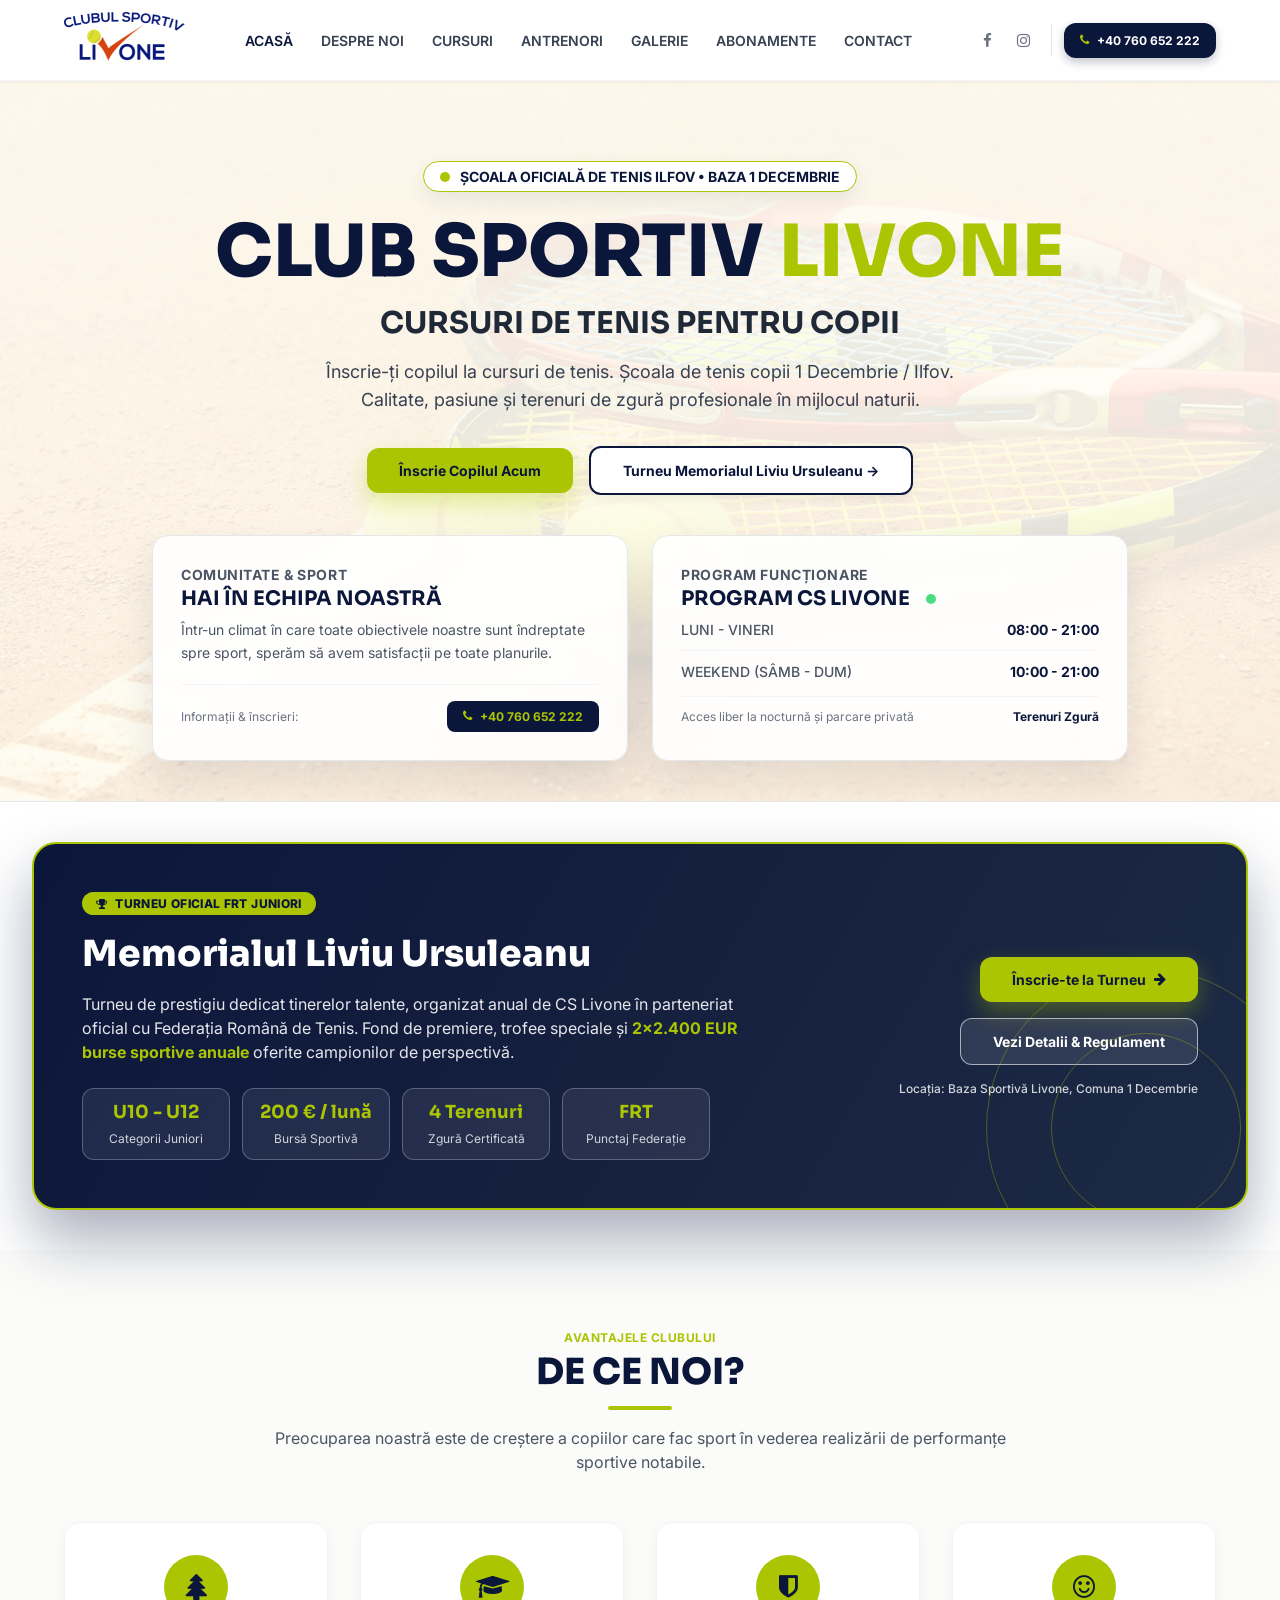
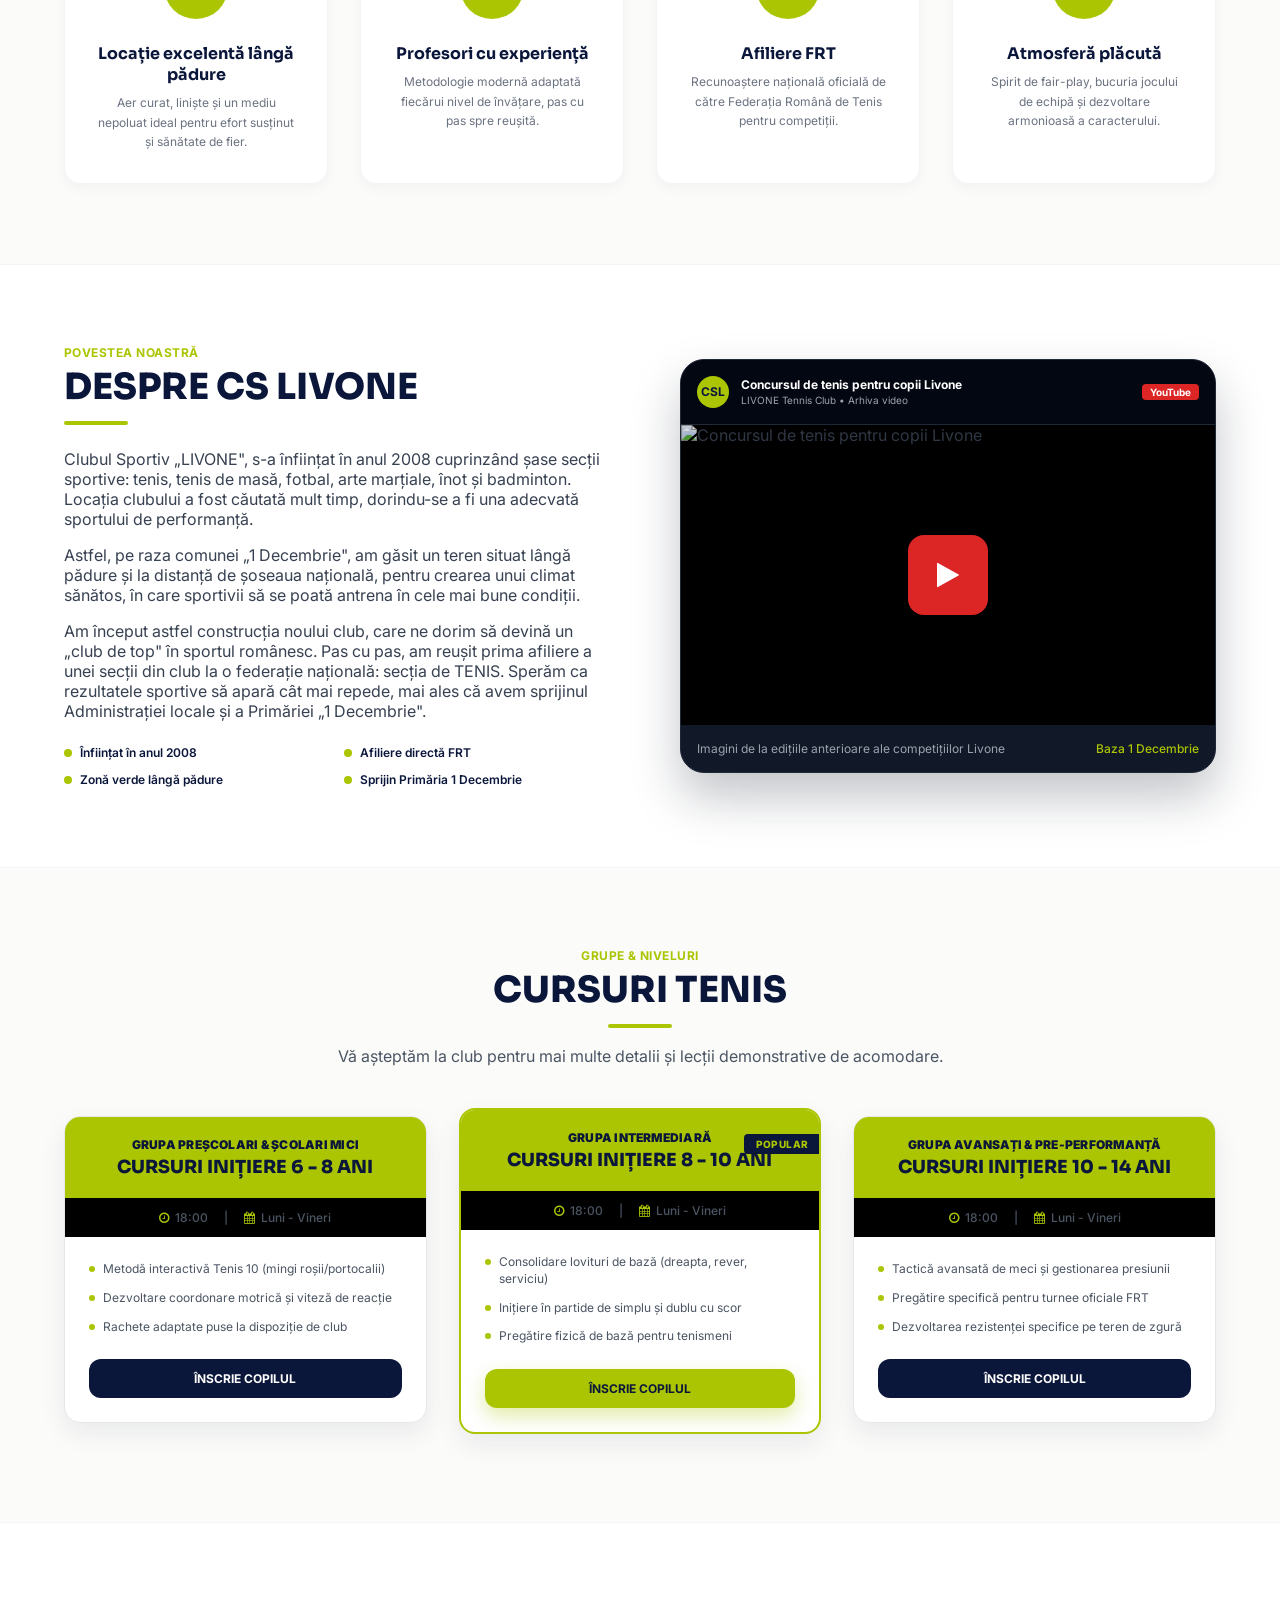
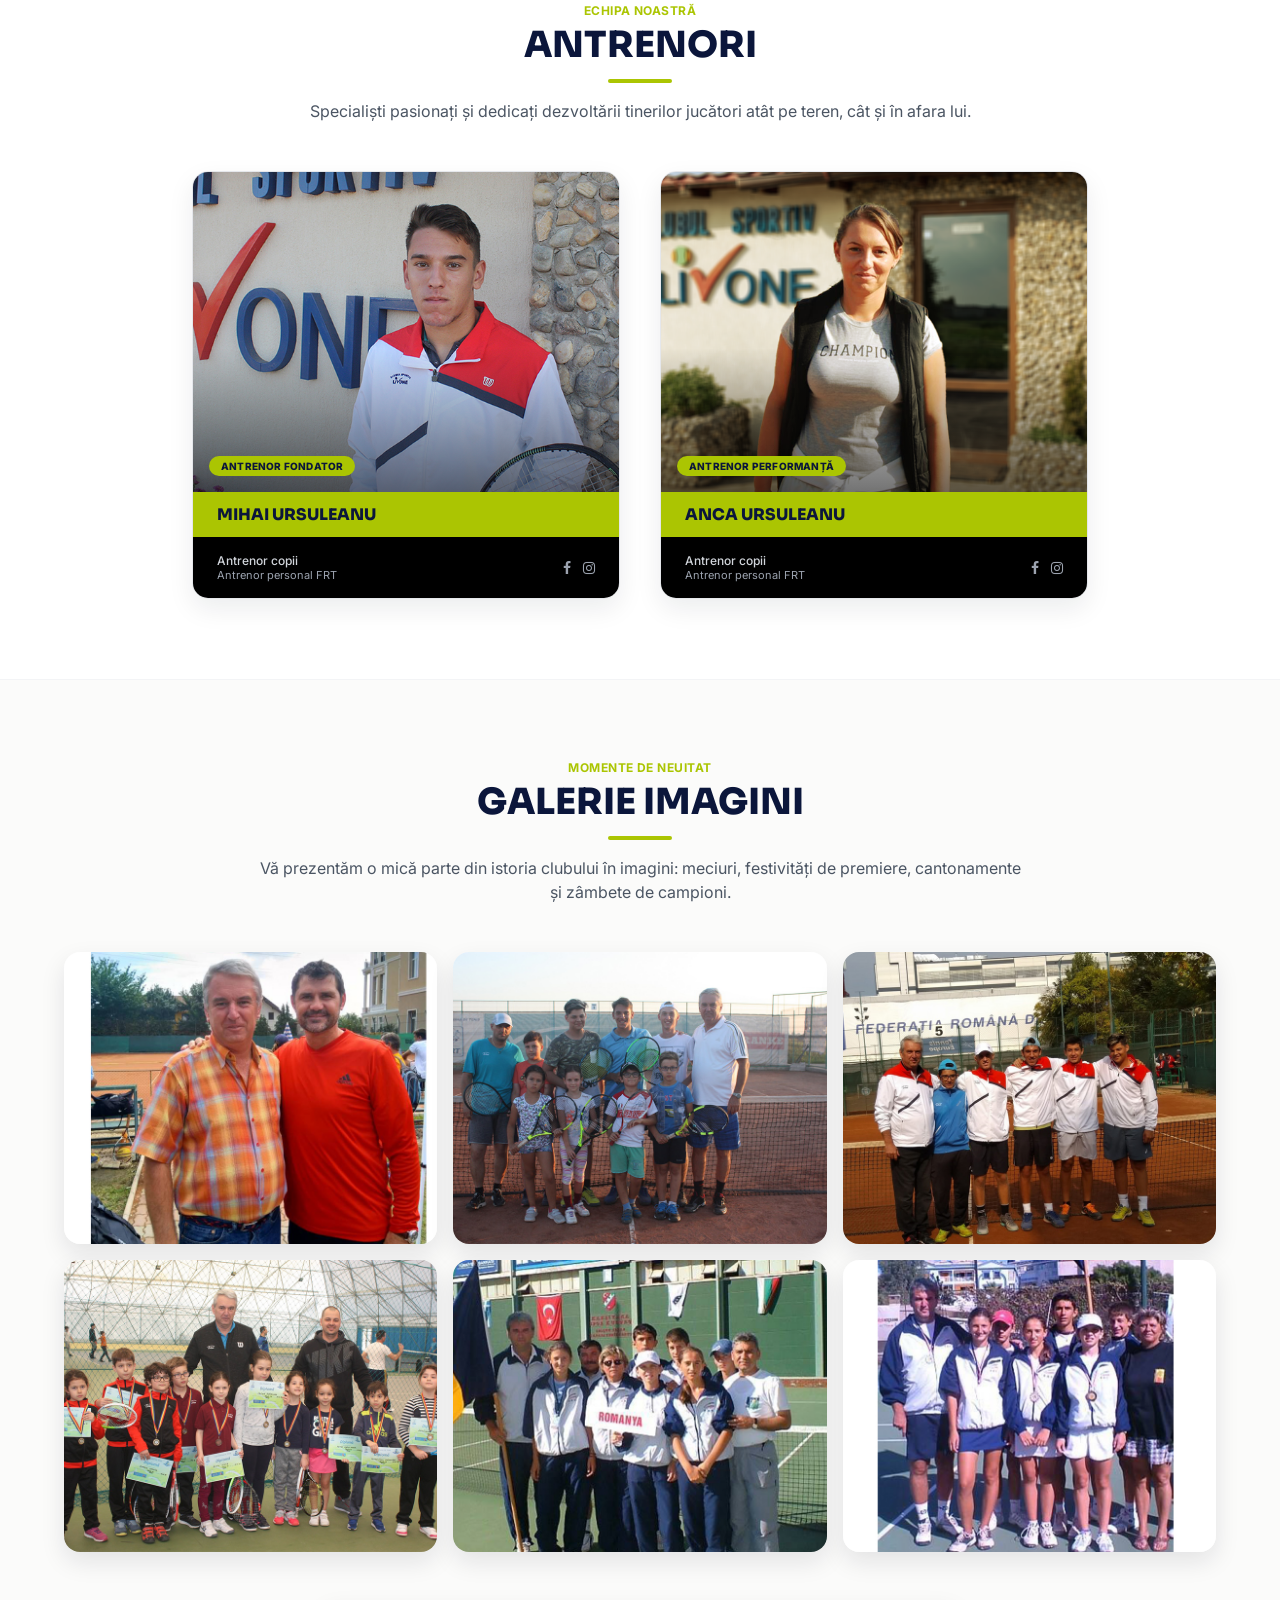
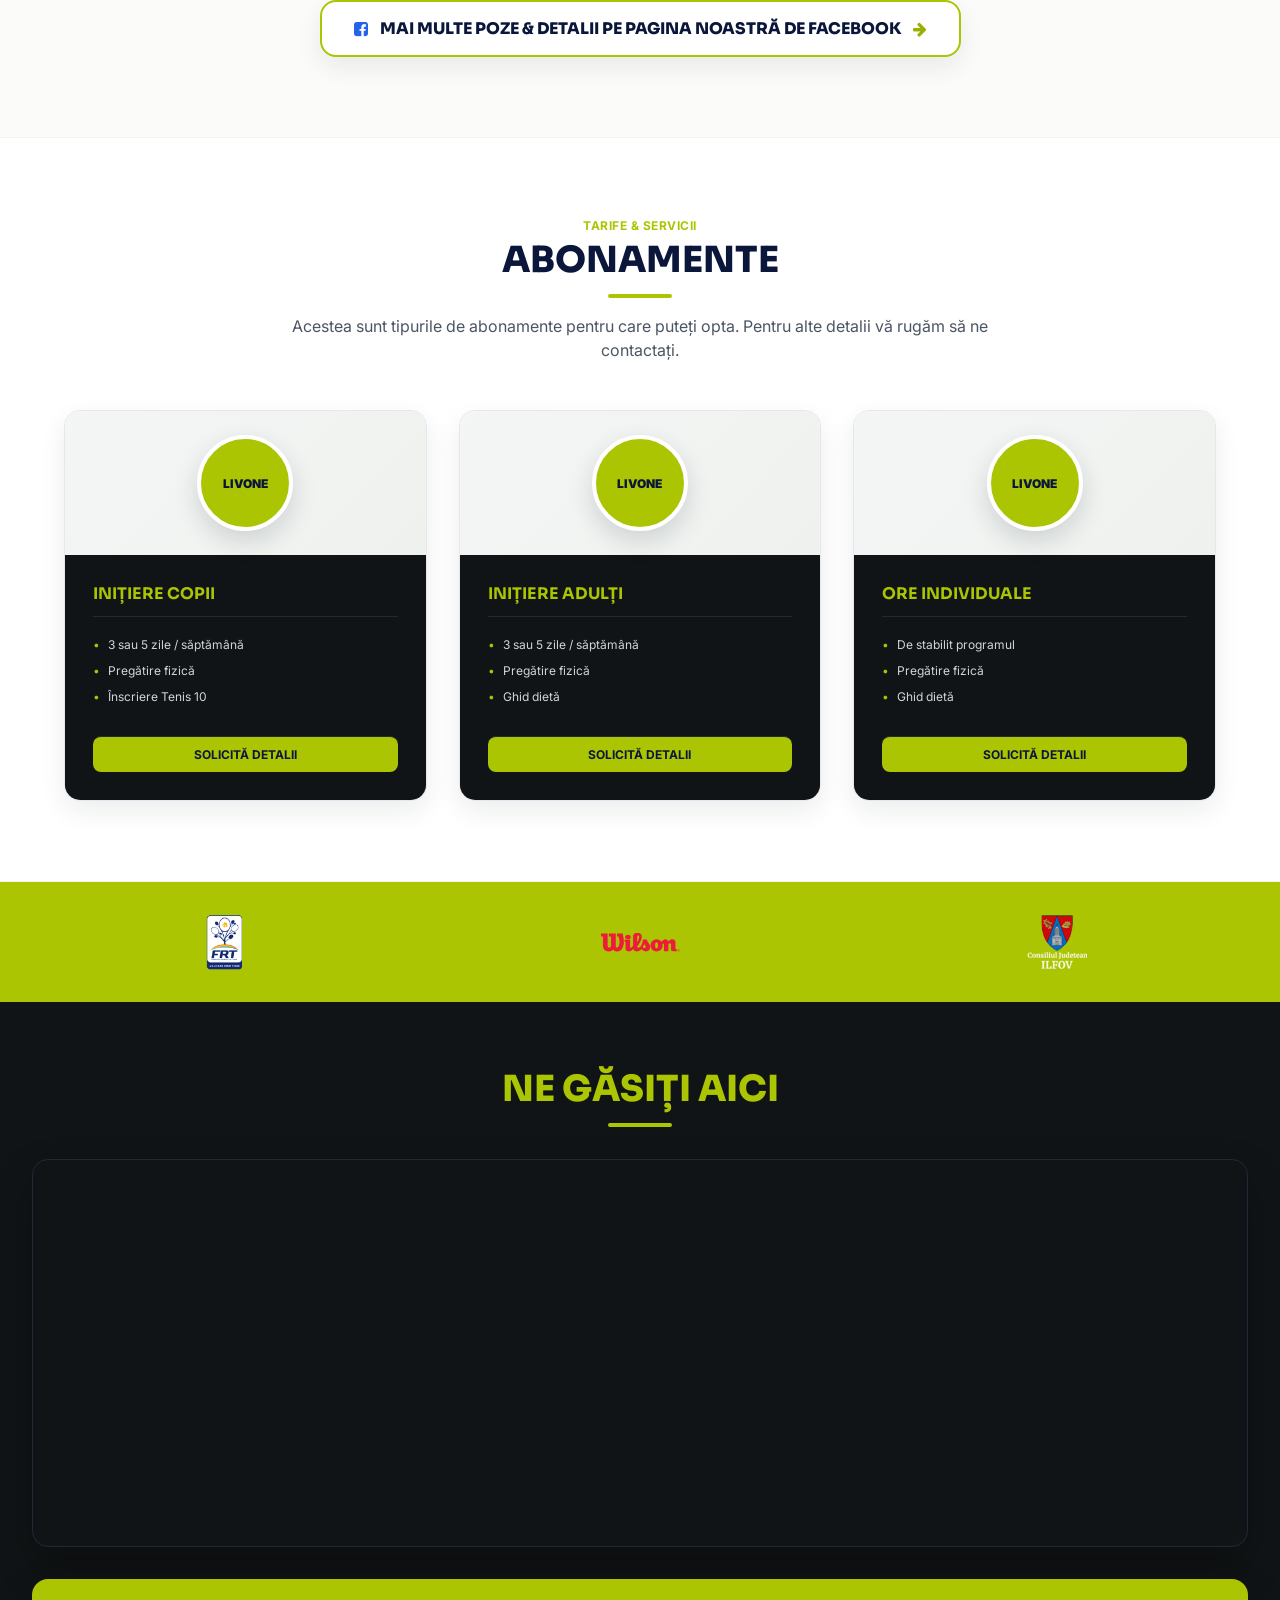
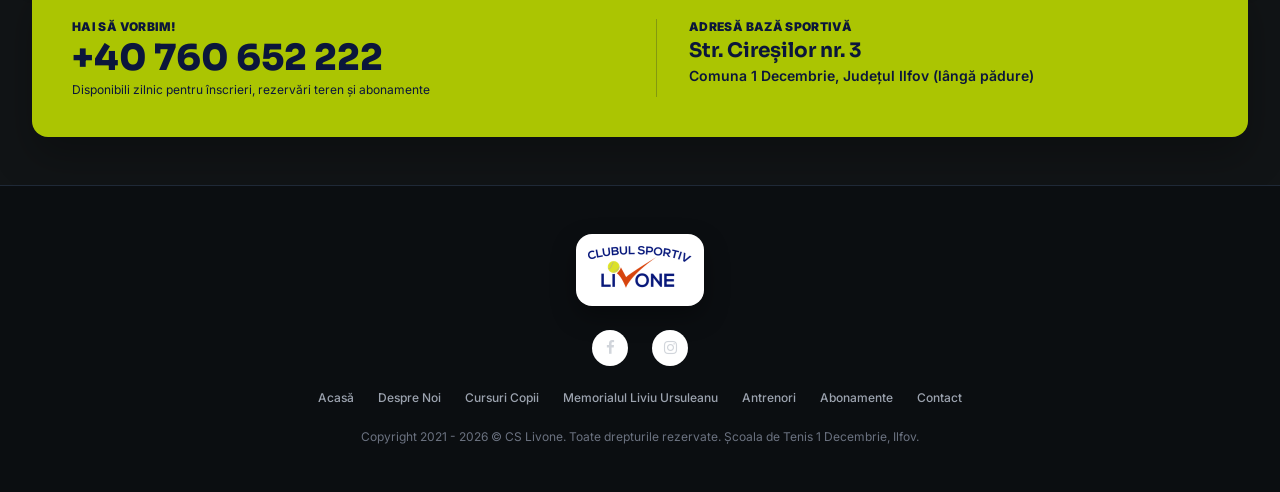
==== commit c310a376: "Remove Primaria 1 Decembrie logo from homepage partners, enlarge remaining Co-Authored-By: Claude So" ====
--- a/index.html
+++ b/index.html
@@ -423,7 +423,6 @@
     <div class="h-partners__inner">
       <img src="images/cursuri-tenis-frt.png" alt="Federația Română de Tenis">
       <img src="images/cursuri-tenis-wilsone.png" alt="Wilson">
-      <img src="images/cursuri-tenis-primaria1decembrie.png" alt="Primăria 1 Decembrie">
       <img src="images/cursuri-tenis-consiliul-judetean-ilfov.png" alt="Consiliul Județean Ilfov">
     </div>
   </div>
--- a/css/home.css
+++ b/css/home.css
@@ -30,11 +30,23 @@
   --font-body: 'Inter', sans-serif;
 }
 
+html {
+  margin: 0;
+  padding: 0;
+}
+
+body {
+  margin: 0;
+  padding: 0;
+}
+
 .h-page {
   font-family: var(--font-body);
   color: var(--gray-700);
   background: var(--white);
   overflow-x: hidden;
+  width: 100%;
+  max-width: 100vw;
 }
 
 .h-page * {
@@ -74,6 +86,10 @@
   gap: 24px;
 }
 
+.h-header__logo {
+  flex-shrink: 0;
+}
+
 .h-header__logo img {
   height: 56px;
   width: auto;
@@ -142,6 +158,8 @@
   font-size: 12px;
   font-weight: 700;
   text-decoration: none;
+  white-space: nowrap;
+  flex-shrink: 0;
   box-shadow: 0 4px 10px rgba(11, 22, 59, 0.25);
 }
 
@@ -156,6 +174,8 @@
   font-size: 22px;
   color: var(--navy);
   cursor: pointer;
+  flex-shrink: 0;
+  padding: 0;
 }
 
 /* ---------------- Generic section helpers ---------------- */
@@ -413,6 +433,8 @@
   font-size: 12px;
   font-weight: 700;
   text-decoration: none;
+  white-space: nowrap;
+  flex-shrink: 0;
 }
 
 .h-schedule {
@@ -1202,7 +1224,7 @@
 }
 
 .h-partners__inner img {
-  height: 44px;
+  height: 56px;
   width: auto;
   object-fit: contain;
 }
@@ -1367,6 +1389,15 @@
 /* ---------------- Responsive ---------------- */
 
 @media (max-width: 1100px) {
+  .h-header__inner {
+    padding: 0 16px;
+    gap: 12px;
+  }
+
+  .h-header__actions {
+    gap: 8px;
+  }
+
   .h-nav {
     position: absolute;
     top: 80px;
@@ -1376,7 +1407,7 @@
     flex-direction: column;
     align-items: flex-start;
     gap: 0;
-    padding: 8px 32px 16px;
+    padding: 8px 16px 16px;
     border-bottom: 1px solid var(--gray-200);
     box-shadow: 0 12px 24px rgba(16, 24, 40, 0.08);
     display: none;
@@ -1458,6 +1489,22 @@
 }
 
 @media (max-width: 640px) {
+  .h-header__logo img {
+    height: 44px;
+  }
+
+  .h-phone-cta {
+    padding: 8px 12px;
+    font-size: 11px;
+    gap: 6px;
+  }
+
+  .h-glass-card__foot {
+    flex-direction: column;
+    align-items: flex-start;
+    gap: 12px;
+  }
+
   .h-hero h1 {
     font-size: 38px;
   }
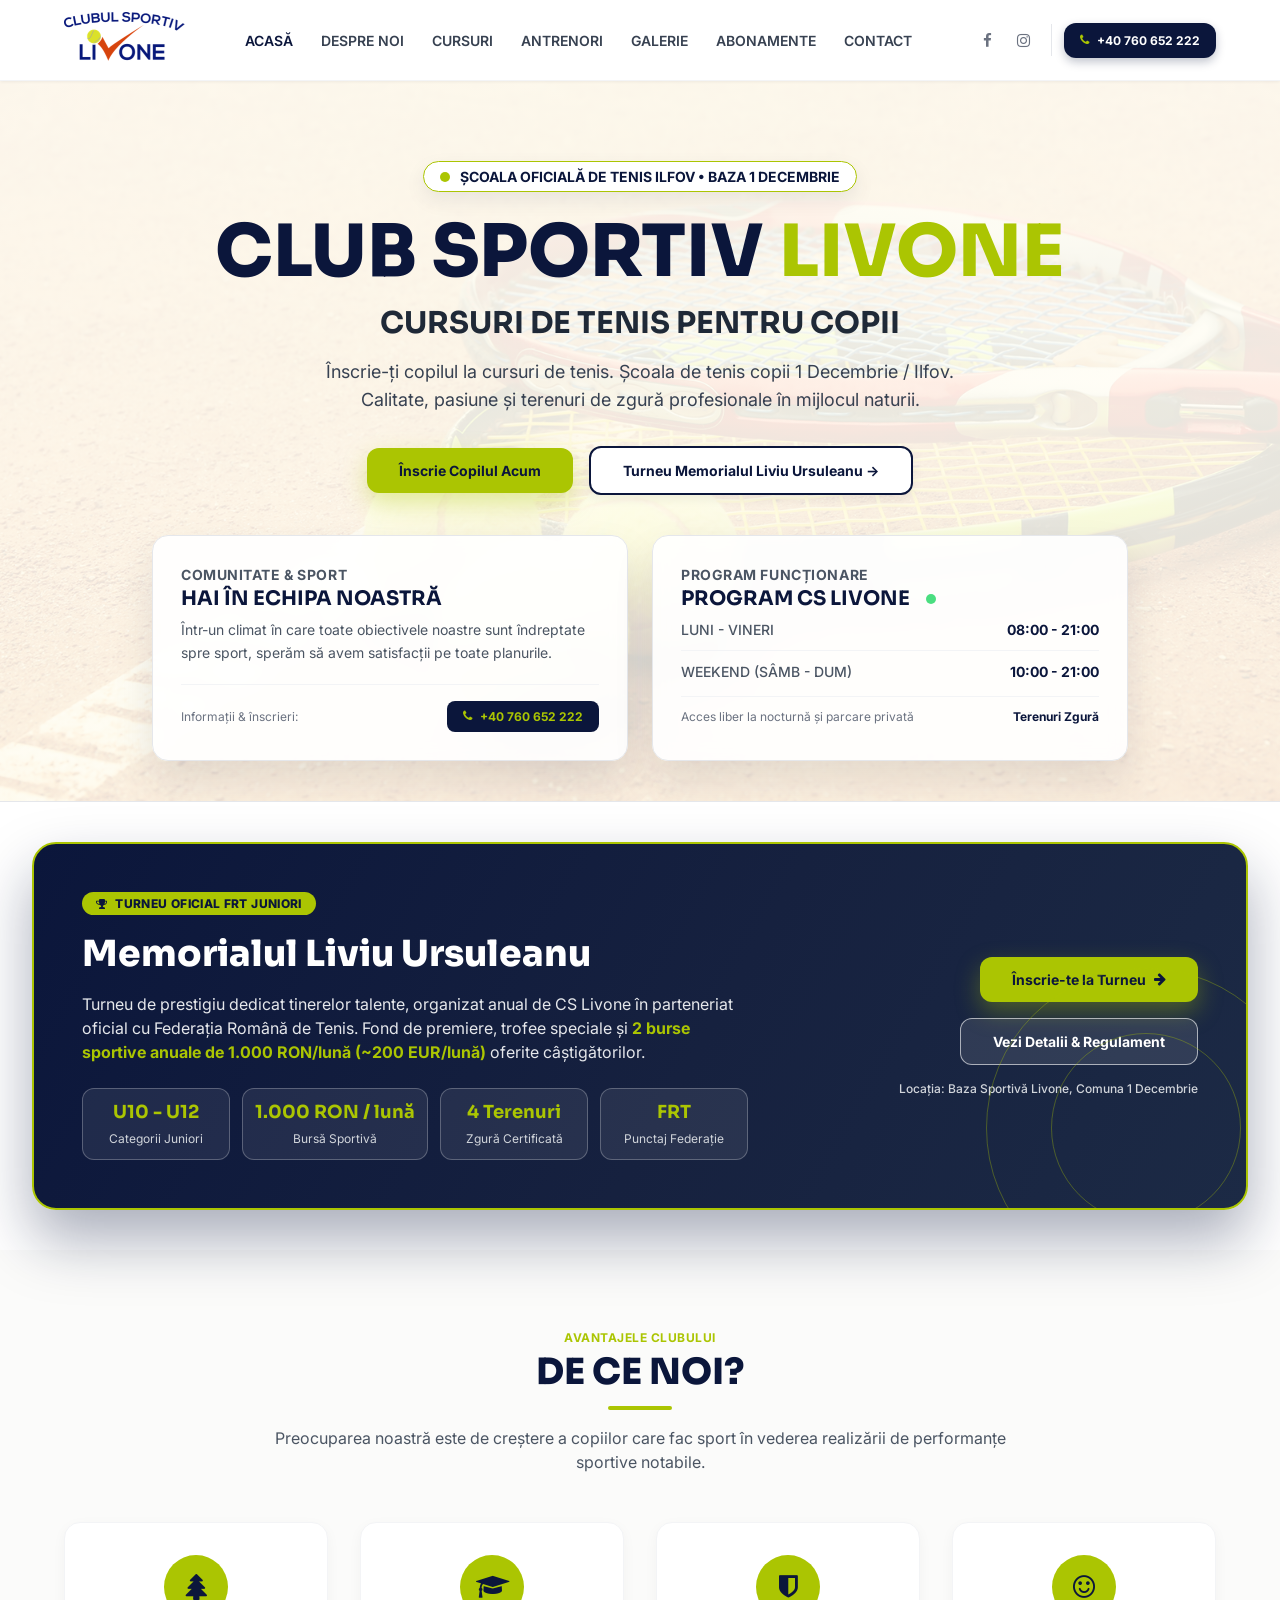
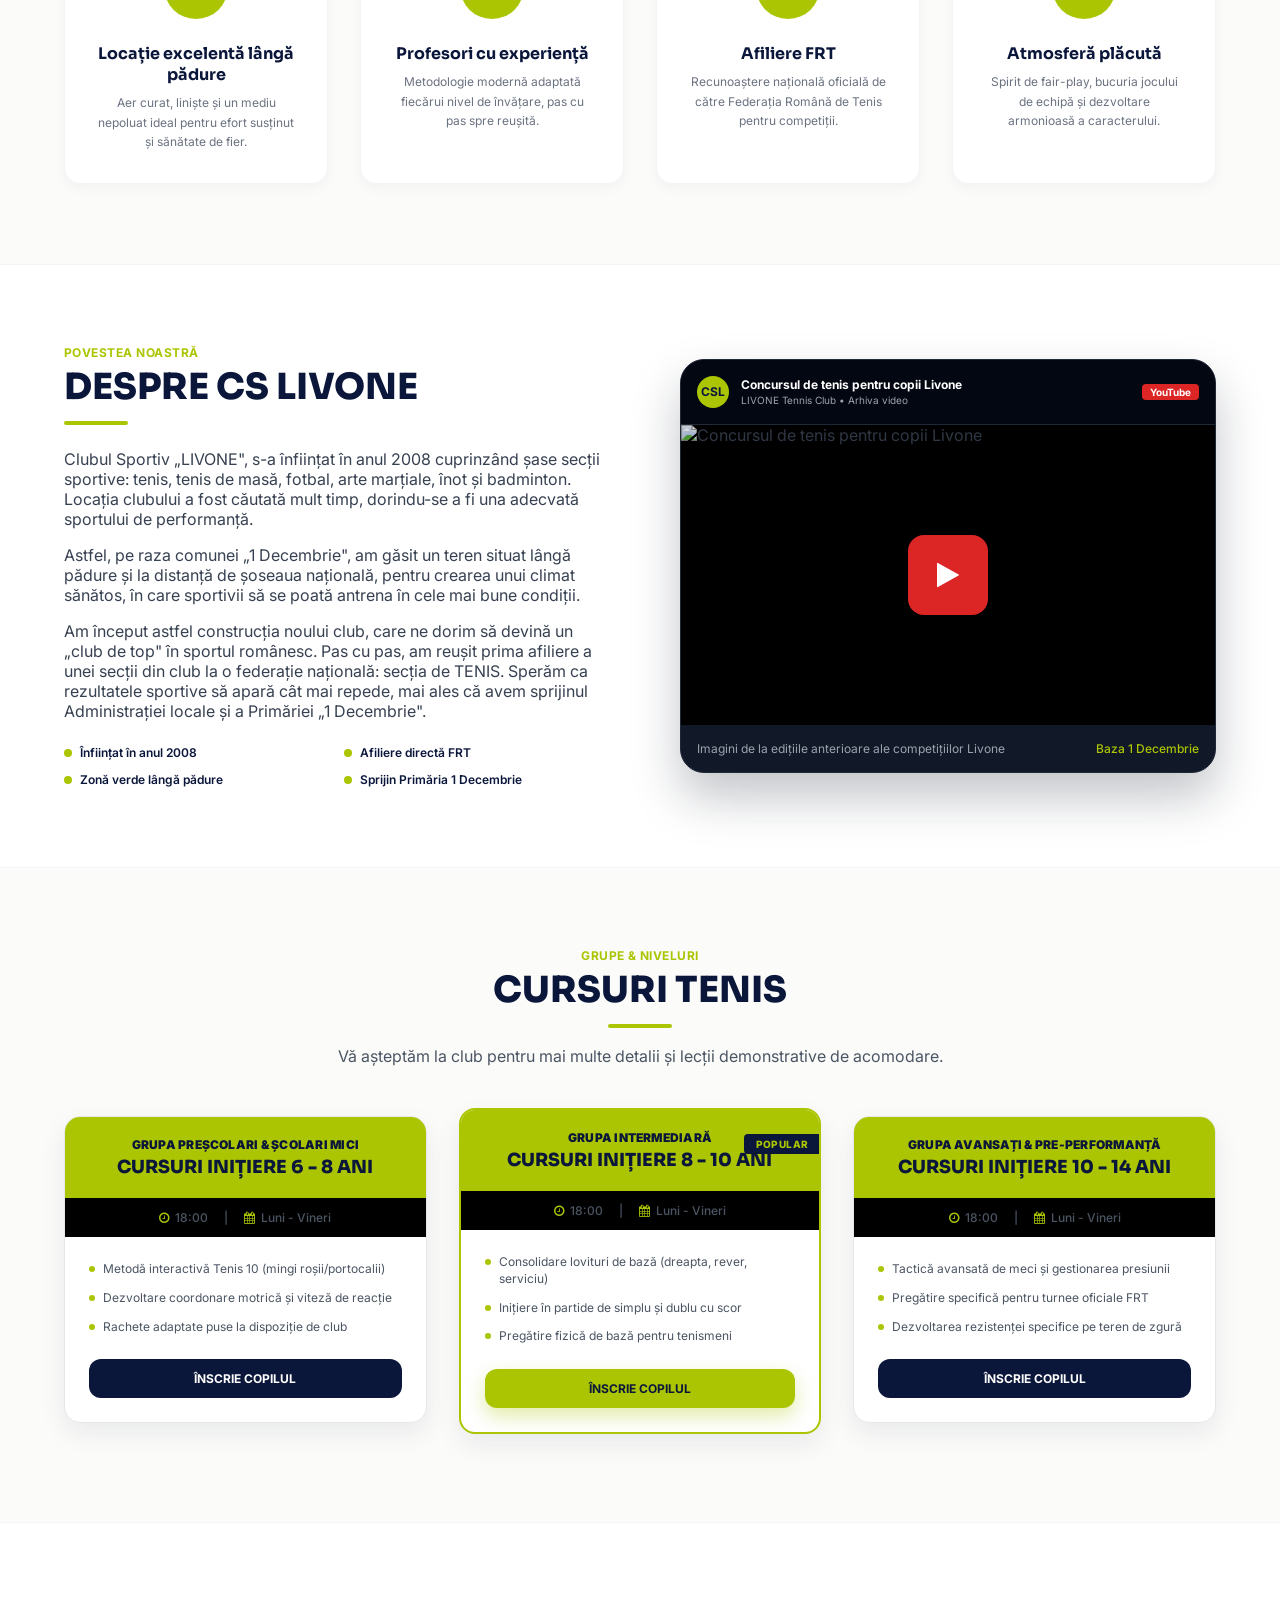
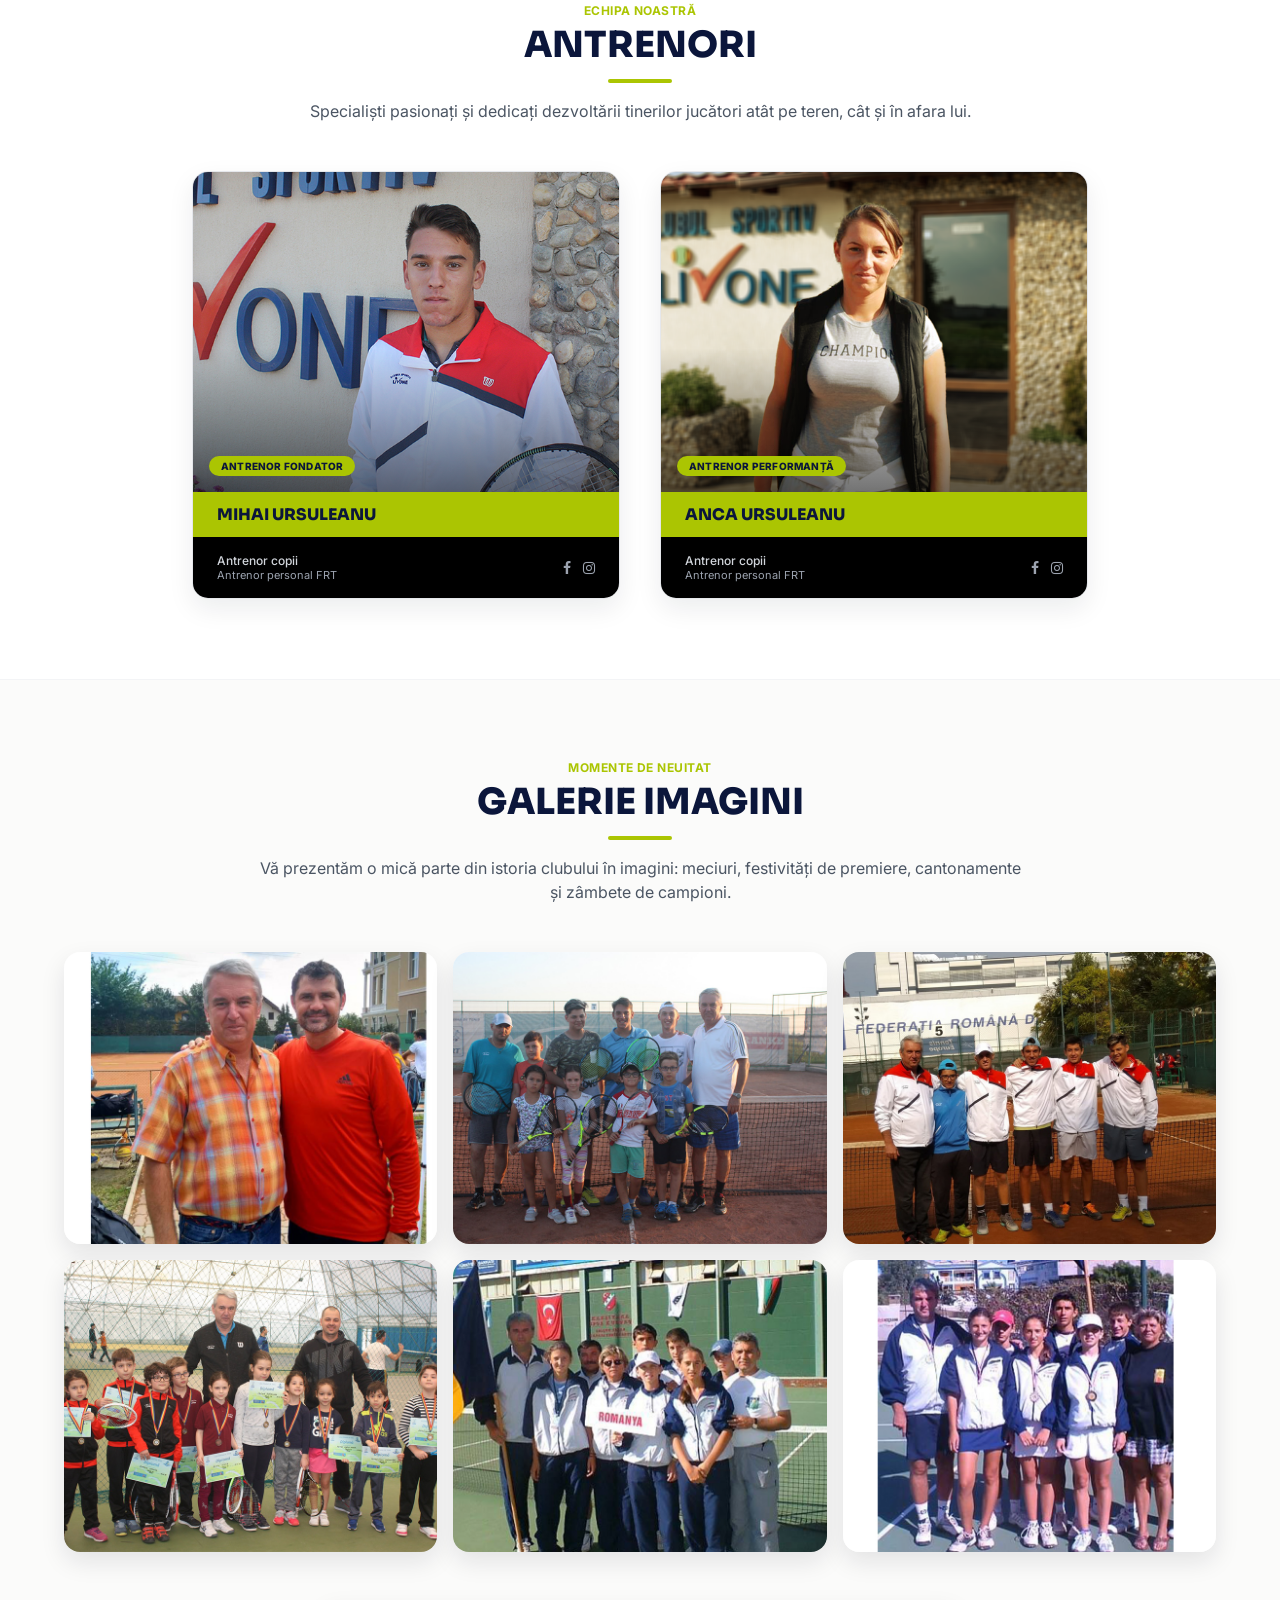
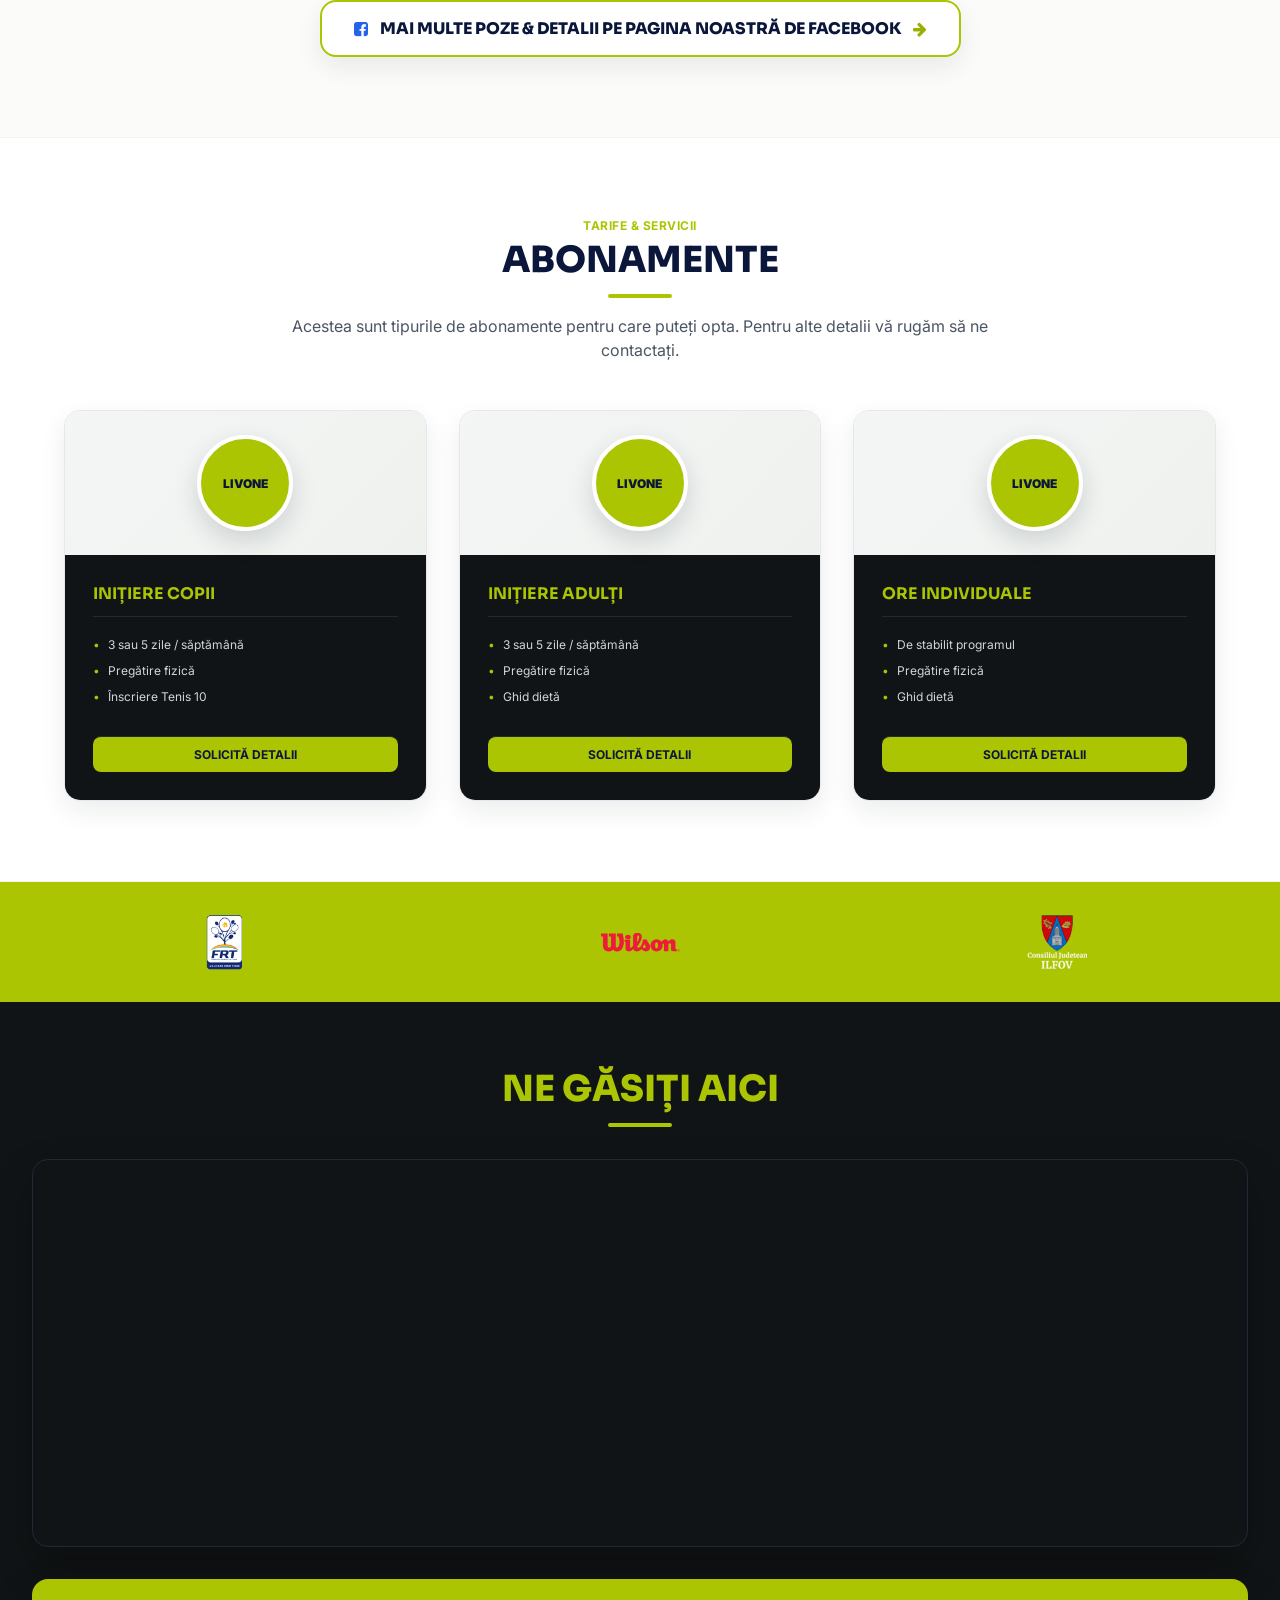
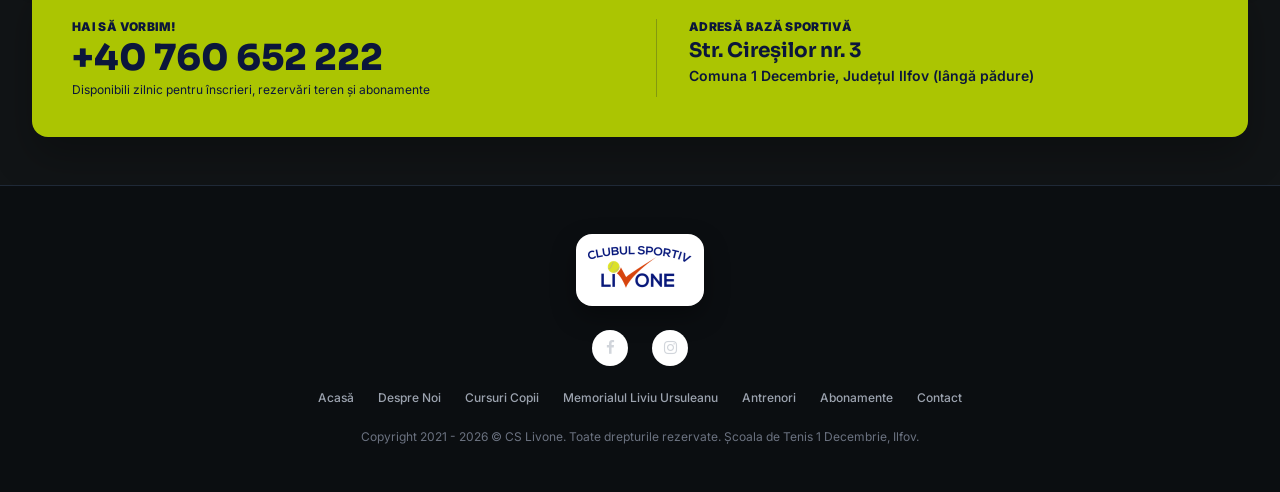
==== commit fd3caf2b: "Update homepage scholarship teaser to match RON amount and winners wording Align the Memorialul Livi" ====
--- a/index.html
+++ b/index.html
@@ -4,9 +4,23 @@
   <meta charset="utf-8">
   <meta name="viewport" content="width=device-width, initial-scale=1">
   <title>CS Livone - Cursuri de tenis pentru copii | Clubul Sportiv Livone</title>
-  <meta name="description" content="CURSURI DE TENIS PENTRU COPII - Inscrie-ti copilul la cursuri de tenis. Scoala de tenis copii 1 Decembrie / Ilfov">
-  <meta name="keywords" content="cursuri tenis copii, tenis, teren tenis, terenuri tenis">
+  <meta name="description" content="Înscrie-ți copilul la cursuri de tenis la Clubul Sportiv Livone, Comuna 1 Decembrie - Ilfov. Terenuri de zgură, antrenori experimentați, cursuri pentru copii și adulți.">
+  <meta name="keywords" content="cursuri tenis copii, scoala de tenis, tenis 1 decembrie, tenis ilfov, terenuri de zgura">
   <meta name="author" content="CS Livone">
+  <link rel="canonical" href="https://www.cslivone.ro/">
+
+  <meta property="og:type" content="website">
+  <meta property="og:site_name" content="CS Livone">
+  <meta property="og:locale" content="ro_RO">
+  <meta property="og:title" content="CS Livone - Cursuri de tenis pentru copii">
+  <meta property="og:description" content="Înscrie-ți copilul la cursuri de tenis la Clubul Sportiv Livone, Comuna 1 Decembrie - Ilfov. Terenuri de zgură, antrenori experimentați, cursuri pentru copii și adulți.">
+  <meta property="og:url" content="https://www.cslivone.ro/">
+  <meta property="og:image" content="https://www.cslivone.ro/images/Header2-5.jpg">
+
+  <meta name="twitter:card" content="summary_large_image">
+  <meta name="twitter:title" content="CS Livone - Cursuri de tenis pentru copii">
+  <meta name="twitter:description" content="Înscrie-ți copilul la cursuri de tenis la Clubul Sportiv Livone, Comuna 1 Decembrie - Ilfov.">
+  <meta name="twitter:image" content="https://www.cslivone.ro/images/Header2-5.jpg">
 
   <link rel="shortcut icon" href="images/favicon.ico">
   <link rel="apple-touch-icon" href="images/apple-touch-icon.png">
@@ -19,6 +33,27 @@
 
   <link rel="stylesheet" type="text/css" href="css/vendor/font-awesome.min.css">
   <link rel="stylesheet" type="text/css" href="css/home.css">
+
+  <script type="application/ld+json">
+  {
+    "@context": "https://schema.org",
+    "@type": "SportsActivityLocation",
+    "name": "Clubul Sportiv Livone",
+    "image": "https://www.cslivone.ro/images/Header2-5.jpg",
+    "url": "https://www.cslivone.ro/",
+    "telephone": "+40760652222",
+    "address": {
+      "@type": "PostalAddress",
+      "addressLocality": "Comuna 1 Decembrie",
+      "addressRegion": "Ilfov",
+      "addressCountry": "RO"
+    },
+    "sameAs": [
+      "https://www.facebook.com/cslivone.ro",
+      "https://www.instagram.com/cslivone"
+    ]
+  }
+  </script>
 </head>
 <body class="h-page">
 
@@ -111,11 +146,11 @@
       <div>
         <span class="h-spotlight__badge"><i class="fa fa-trophy"></i> TURNEU OFICIAL FRT JUNIORI</span>
         <h2>Memorialul Liviu Ursuleanu</h2>
-        <p>Turneu de prestigiu dedicat tinerelor talente, organizat anual de CS Livone în parteneriat oficial cu Federația Română de Tenis. Fond de premiere, trofee speciale și <strong>2x2.400 EUR burse sportive anuale</strong> oferite campionilor de perspectivă.</p>
+        <p>Turneu de prestigiu dedicat tinerelor talente, organizat anual de CS Livone în parteneriat oficial cu Federația Română de Tenis. Fond de premiere, trofee speciale și <strong>2 burse sportive anuale de 1.000 RON/lună (~200 EUR/lună)</strong> oferite câștigătorilor.</p>
 
         <div class="h-spotlight__stats">
           <div class="h-spotlight__stat"><strong>U10 - U12</strong><span>Categorii Juniori</span></div>
-          <div class="h-spotlight__stat"><strong>200 € / lună</strong><span>Bursă Sportivă</span></div>
+          <div class="h-spotlight__stat"><strong>1.000 RON / lună</strong><span>Bursă Sportivă</span></div>
           <div class="h-spotlight__stat"><strong>4 Terenuri</strong><span>Zgură Certificată</span></div>
           <div class="h-spotlight__stat"><strong>FRT</strong><span>Punctaj Federație</span></div>
         </div>
@@ -338,22 +373,22 @@
 
       <div class="h-gallery-grid">
         <div class="h-gallery-item">
-          <img src="images/Galerie-1.jpg" alt="Galerie CS Livone">
+          <img src="images/Galerie-1.jpg" alt="Antrenori CS Livone pe terenul de tenis">
         </div>
         <div class="h-gallery-item">
-          <img src="images/Galerie-2.jpg" alt="Galerie CS Livone">
+          <img src="images/Galerie-2.jpg" alt="Copii și antrenori CS Livone cu rachete pe terenul de zgură">
         </div>
         <div class="h-gallery-item">
-          <img src="images/Galerie-3.jpg" alt="Galerie CS Livone">
+          <img src="images/Galerie-3.jpg" alt="Echipa de juniori CS Livone la un turneu al Federației Române de Tenis">
         </div>
         <div class="h-gallery-item">
-          <img src="images/Galerie-4.jpg" alt="Galerie CS Livone">
+          <img src="images/Galerie-4.jpg" alt="Copii cu diplome și medalii la un turneu de tenis CS Livone">
         </div>
         <div class="h-gallery-item">
-          <img src="images/Galerie-5.jpg" alt="Galerie CS Livone">
+          <img src="images/Galerie-5.jpg" alt="Delegația României la un turneu internațional de tenis juniori">
         </div>
         <div class="h-gallery-item">
-          <img src="images/Galerie-6.jpg" alt="Galerie CS Livone">
+          <img src="images/Galerie-6.jpg" alt="Echipa de junioare CS Livone cu medalii la turneu de tenis">
         </div>
       </div>
 
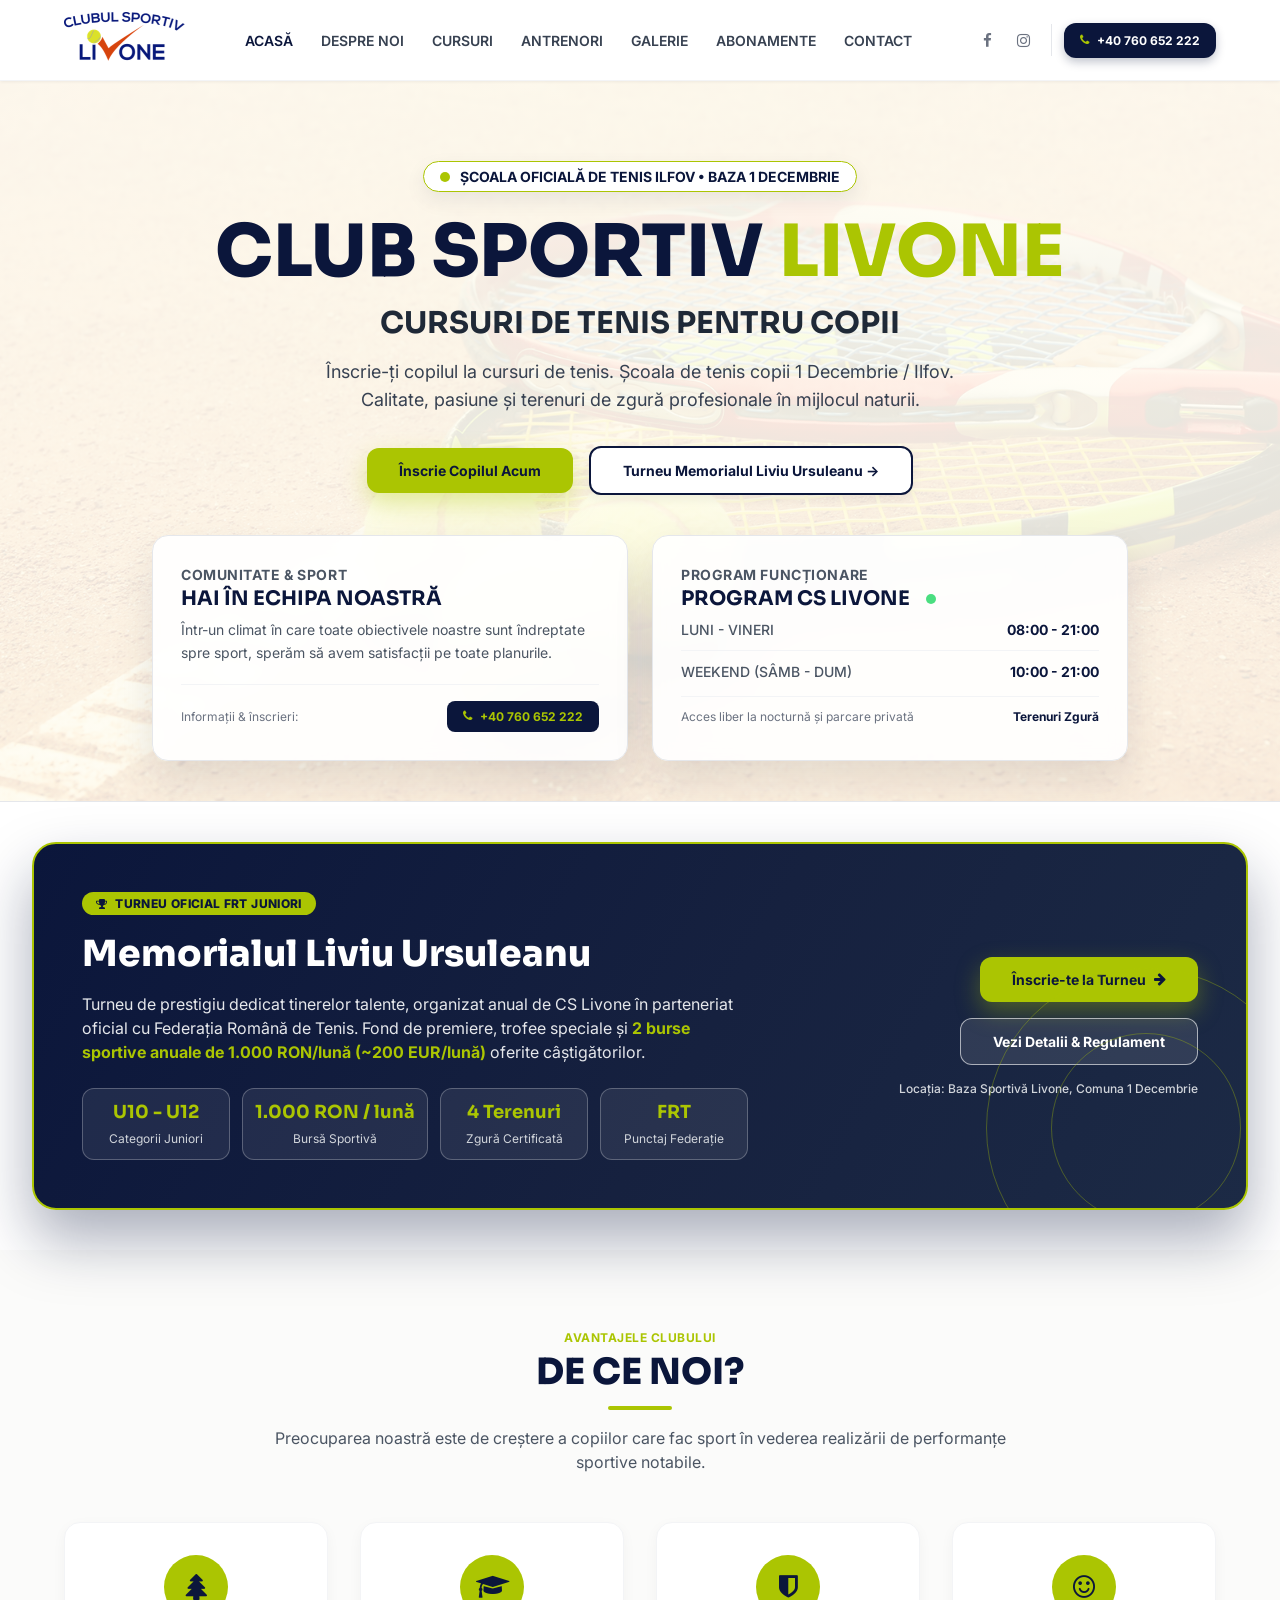
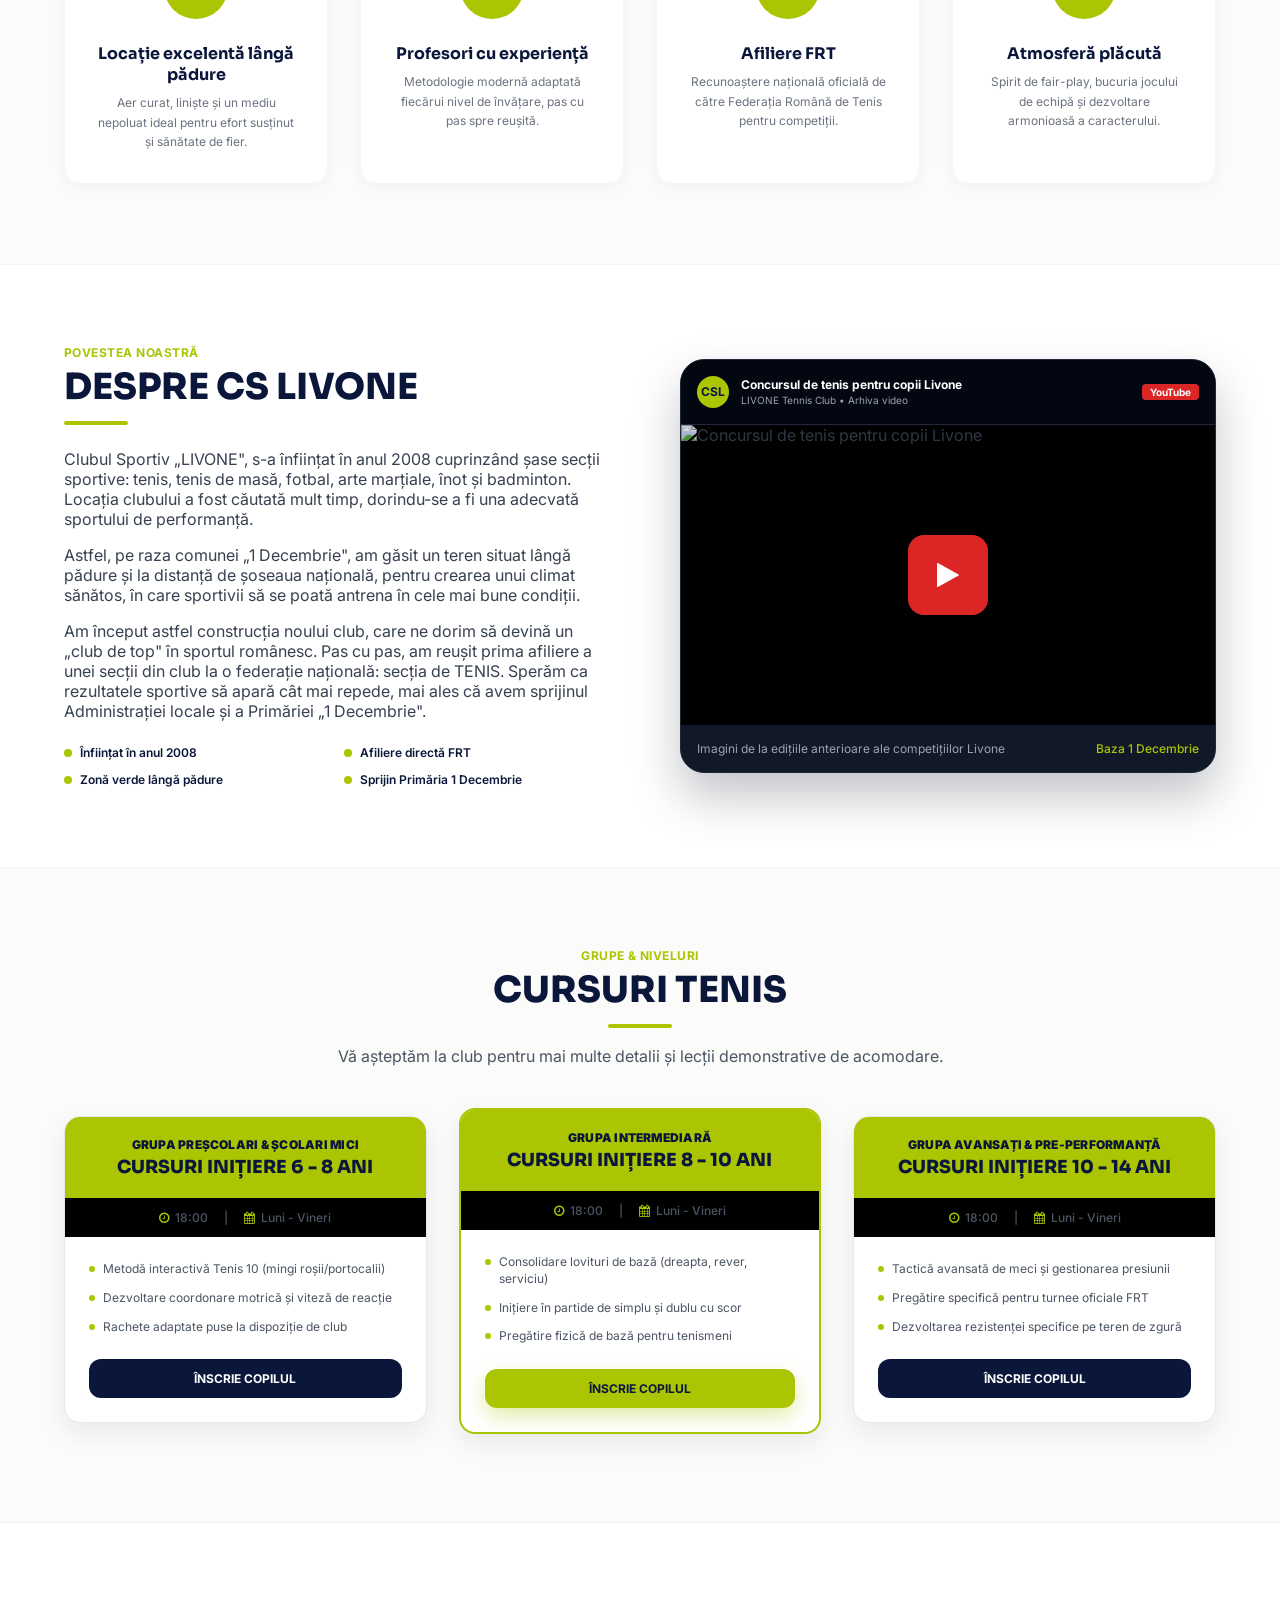
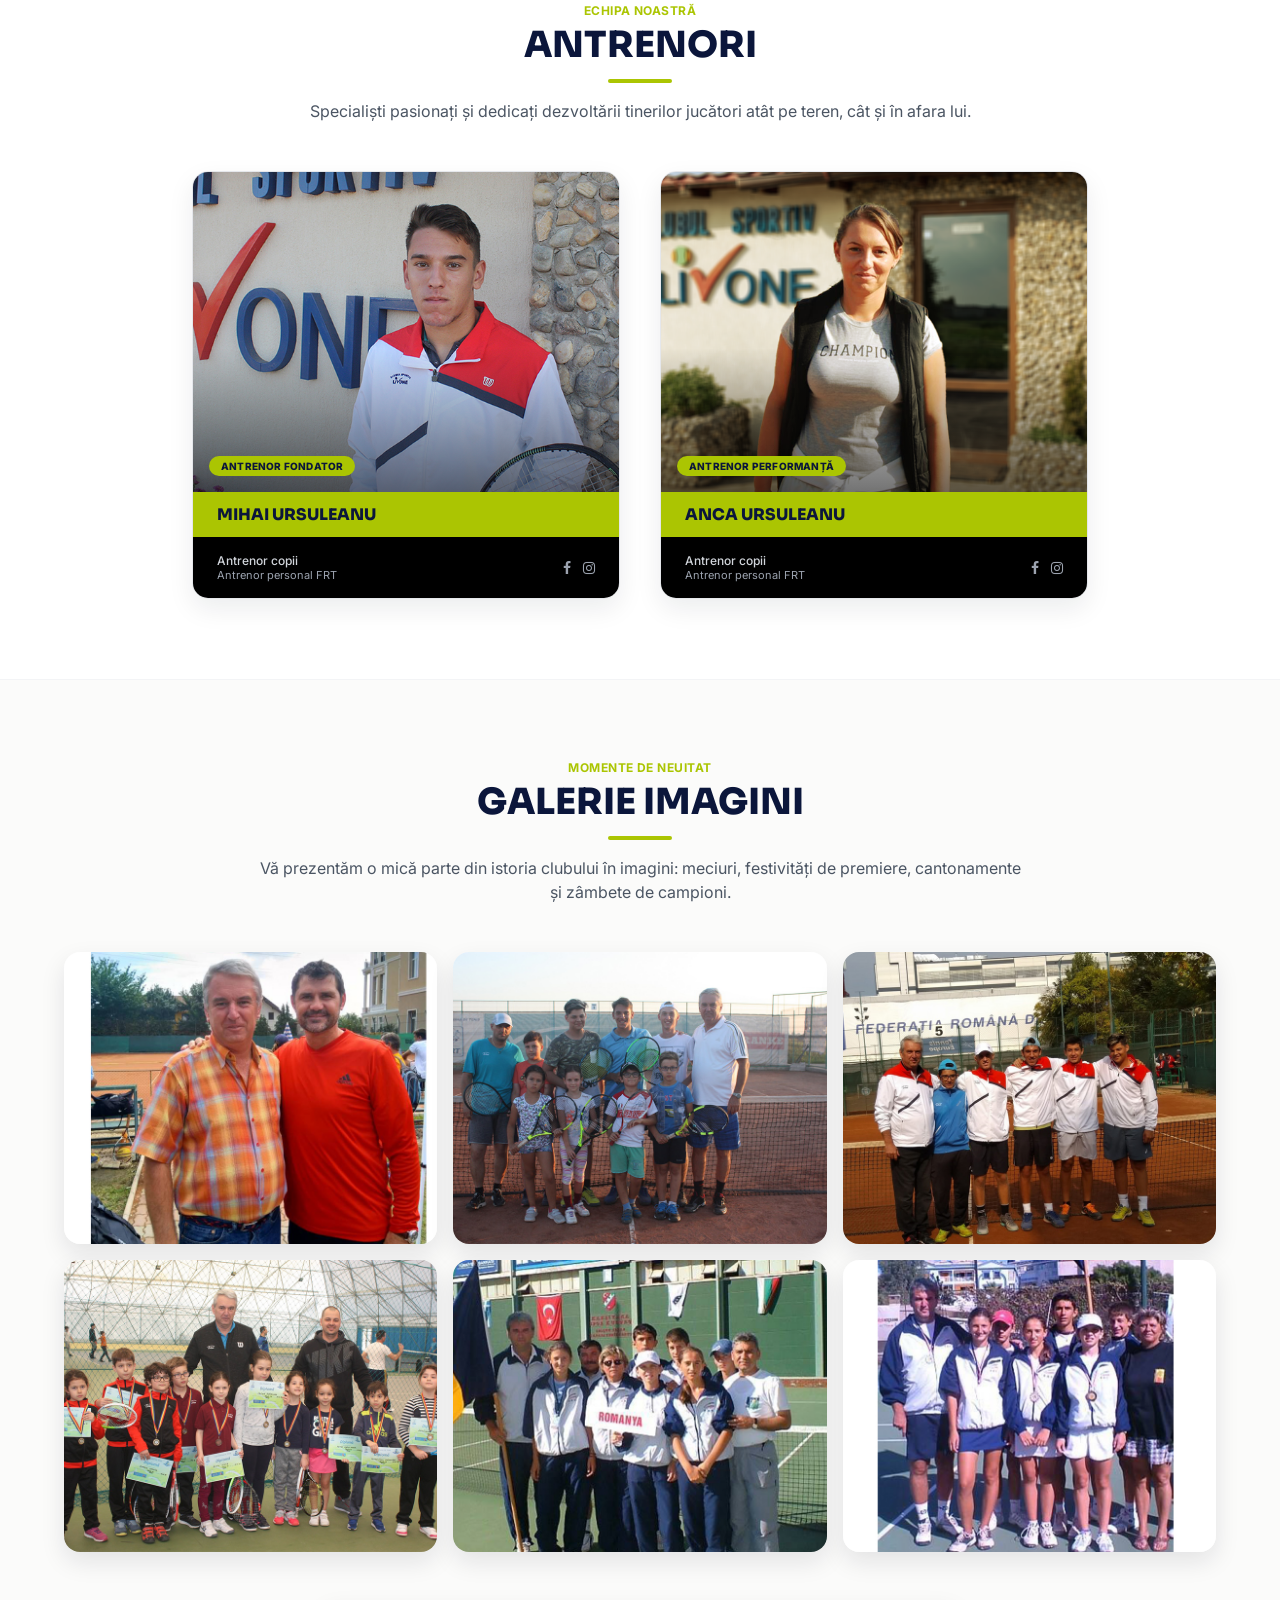
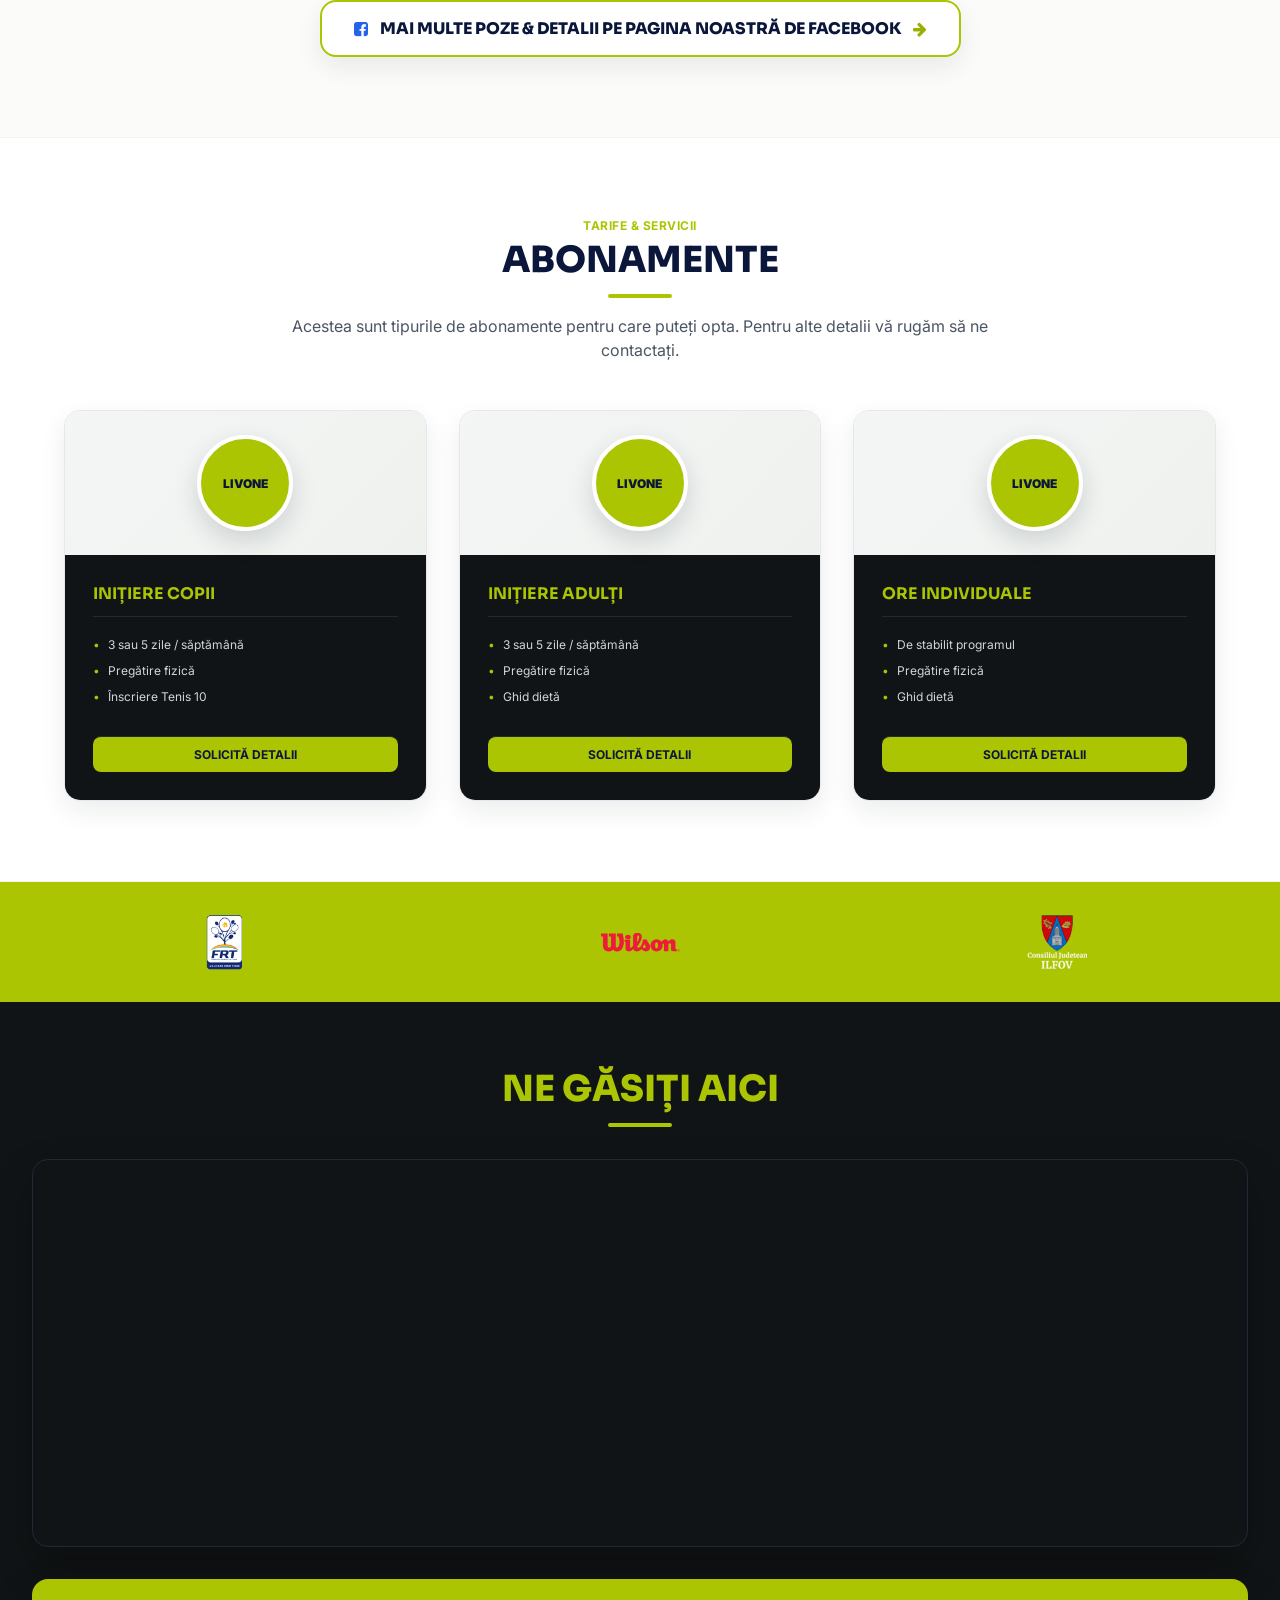
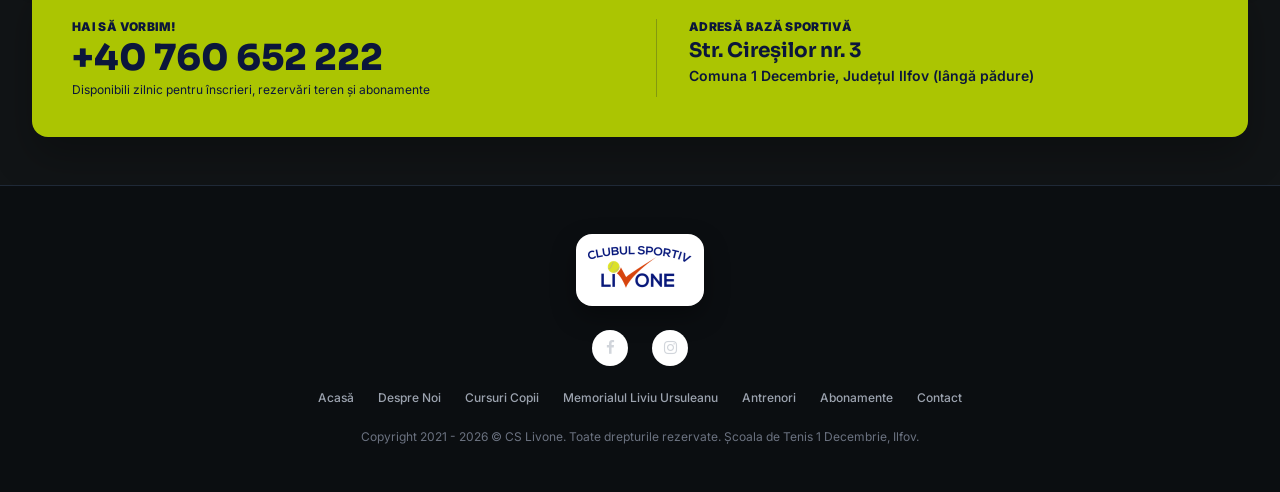
==== commit ce2ec3ca: "Remove POPULAR badge from middle course card on homepage Co-Authored-By: Claude Sonnet 5 <noreply@an" ====
--- a/index.html
+++ b/index.html
@@ -272,7 +272,6 @@
         </div>
 
         <div class="h-course-card h-course-card--featured">
-          <span class="h-course-card__popular">POPULAR</span>
           <div class="h-course-card__head">
             <span>GRUPA INTERMEDIARĂ</span>
             <h3>CURSURI INIȚIERE 8 - 10 ANI</h3>
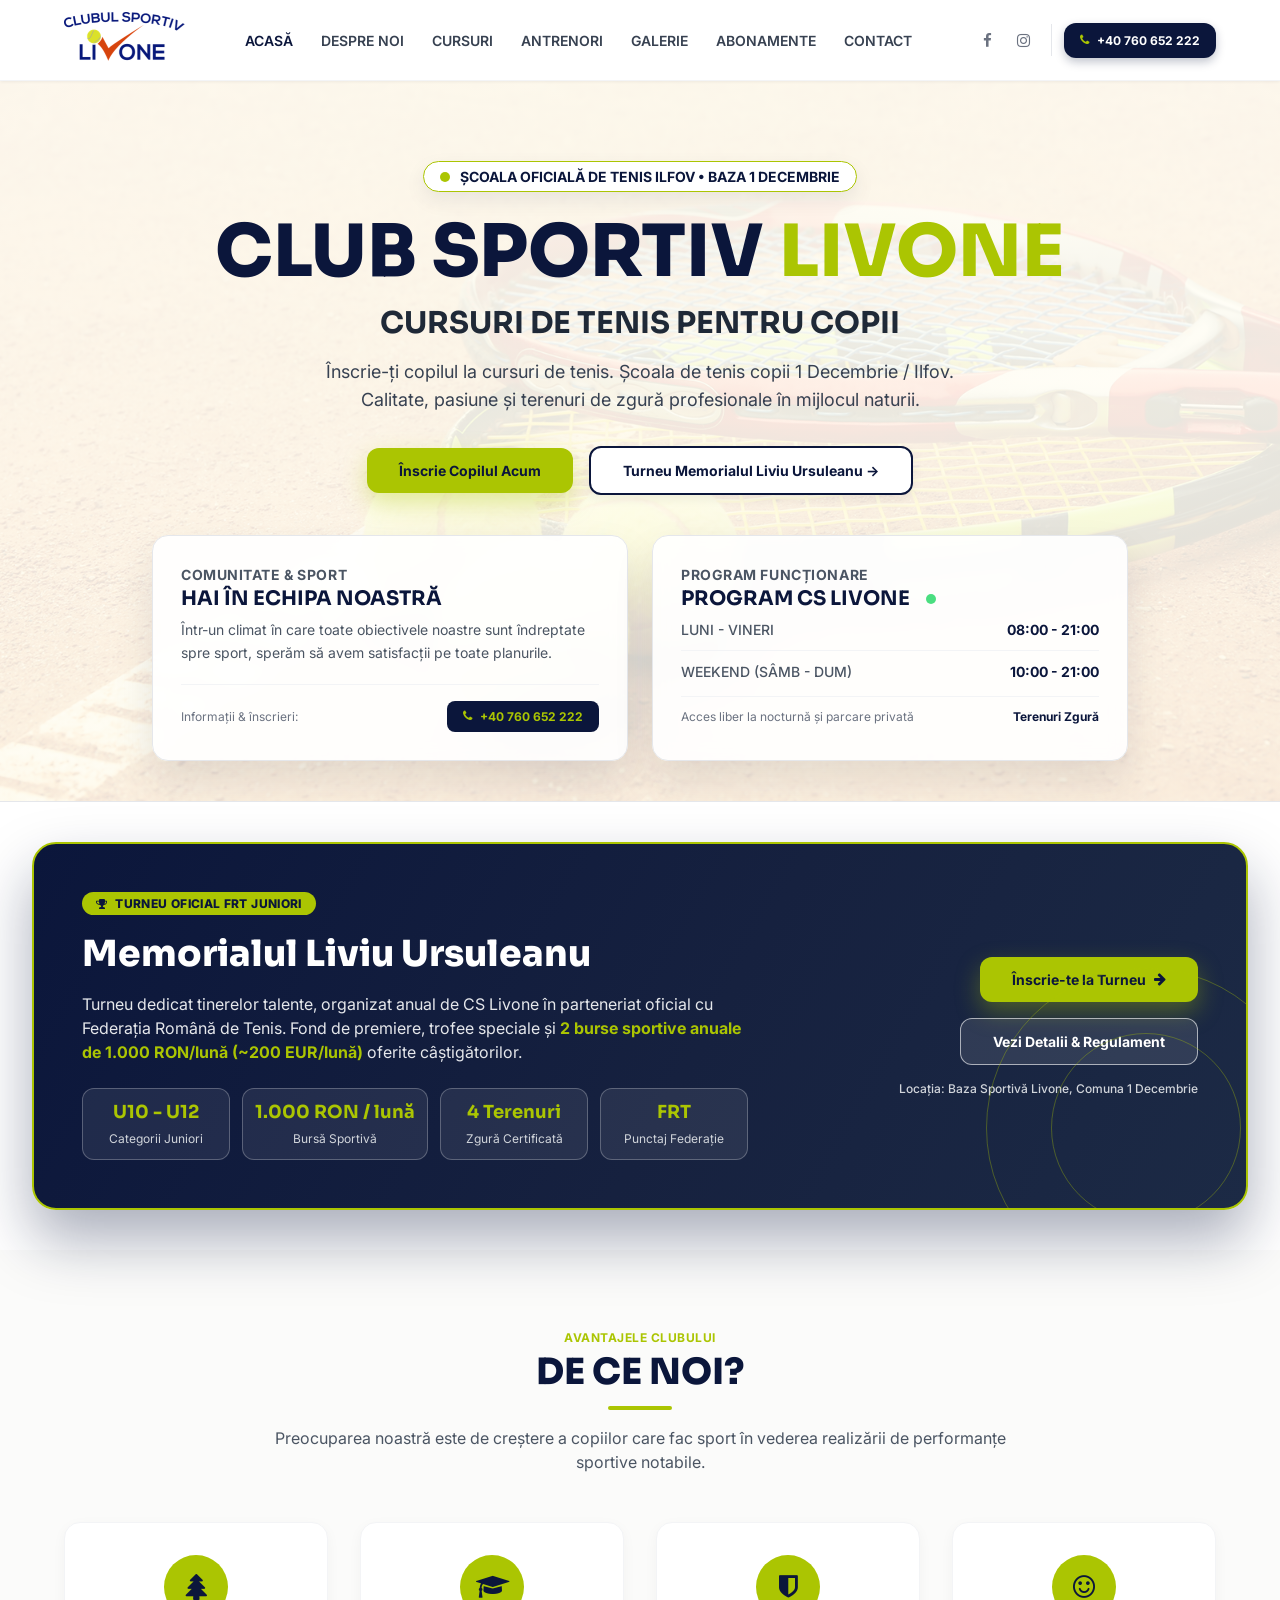
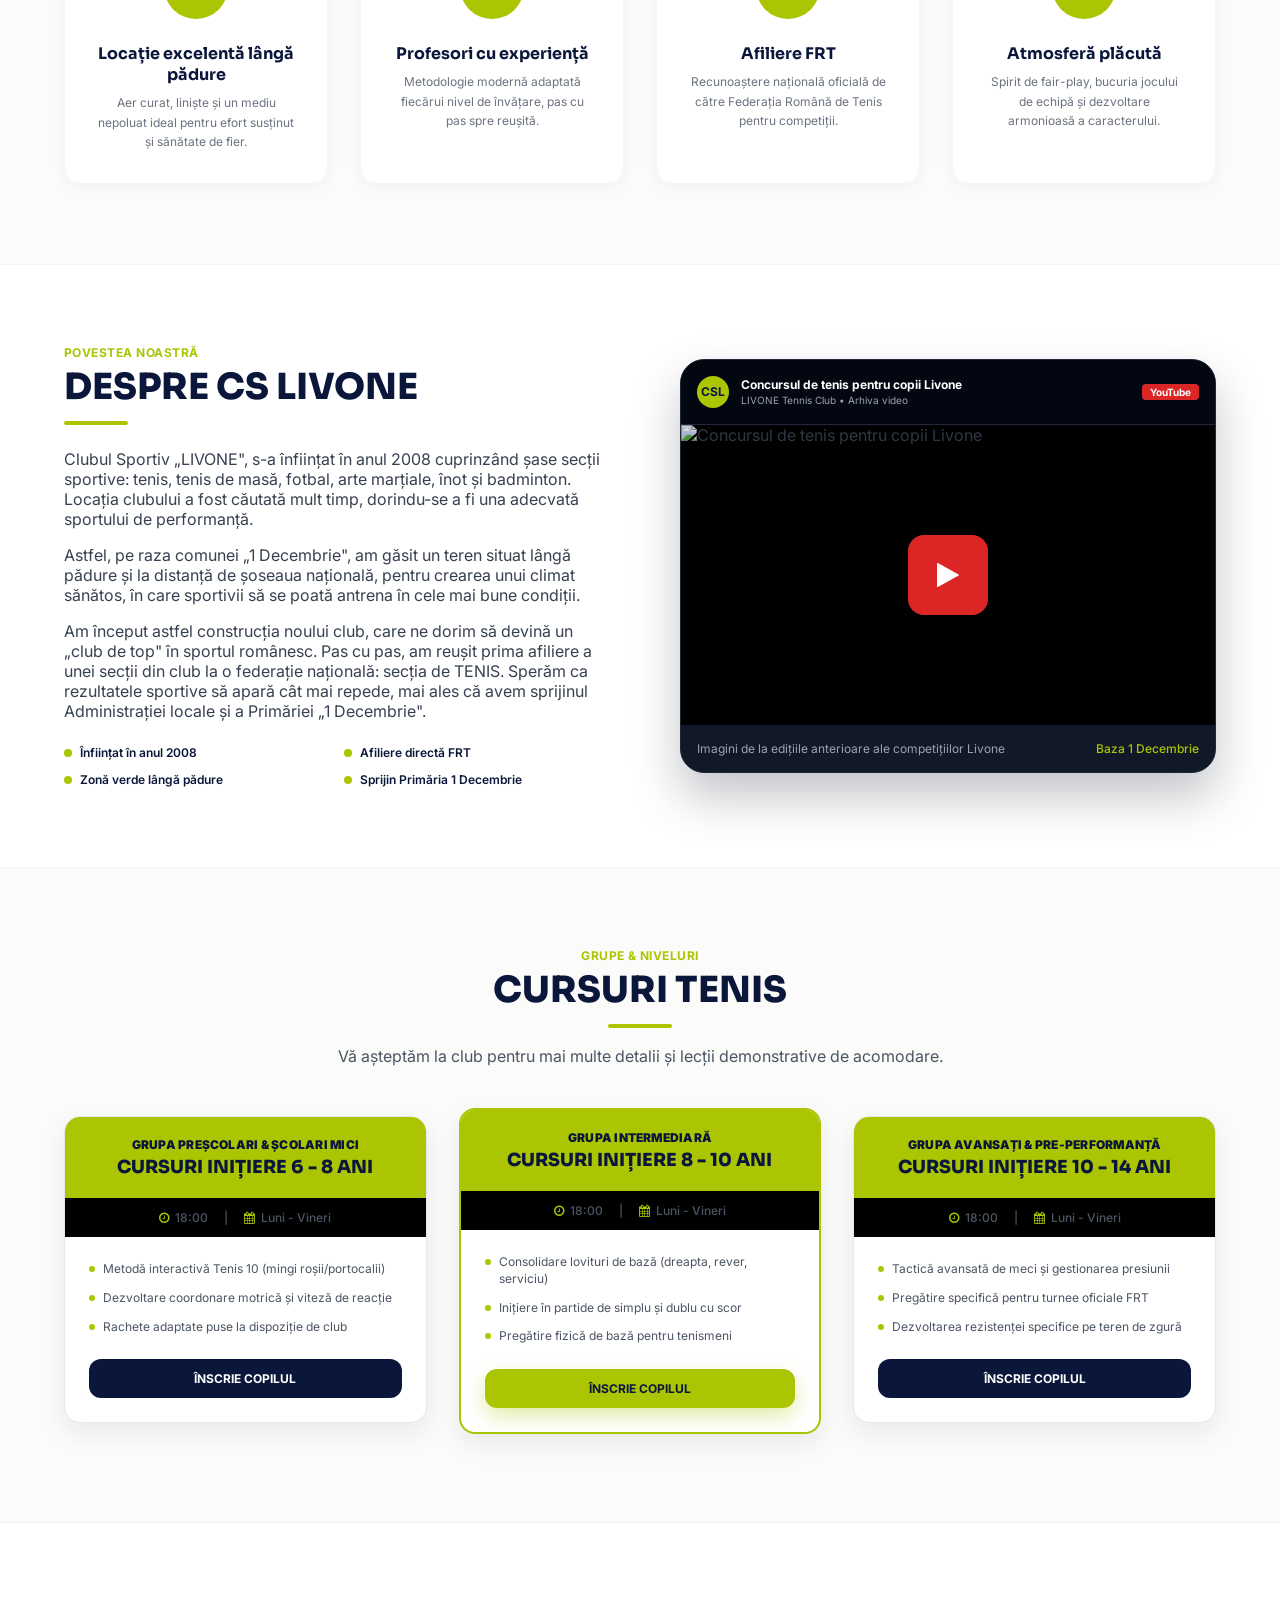
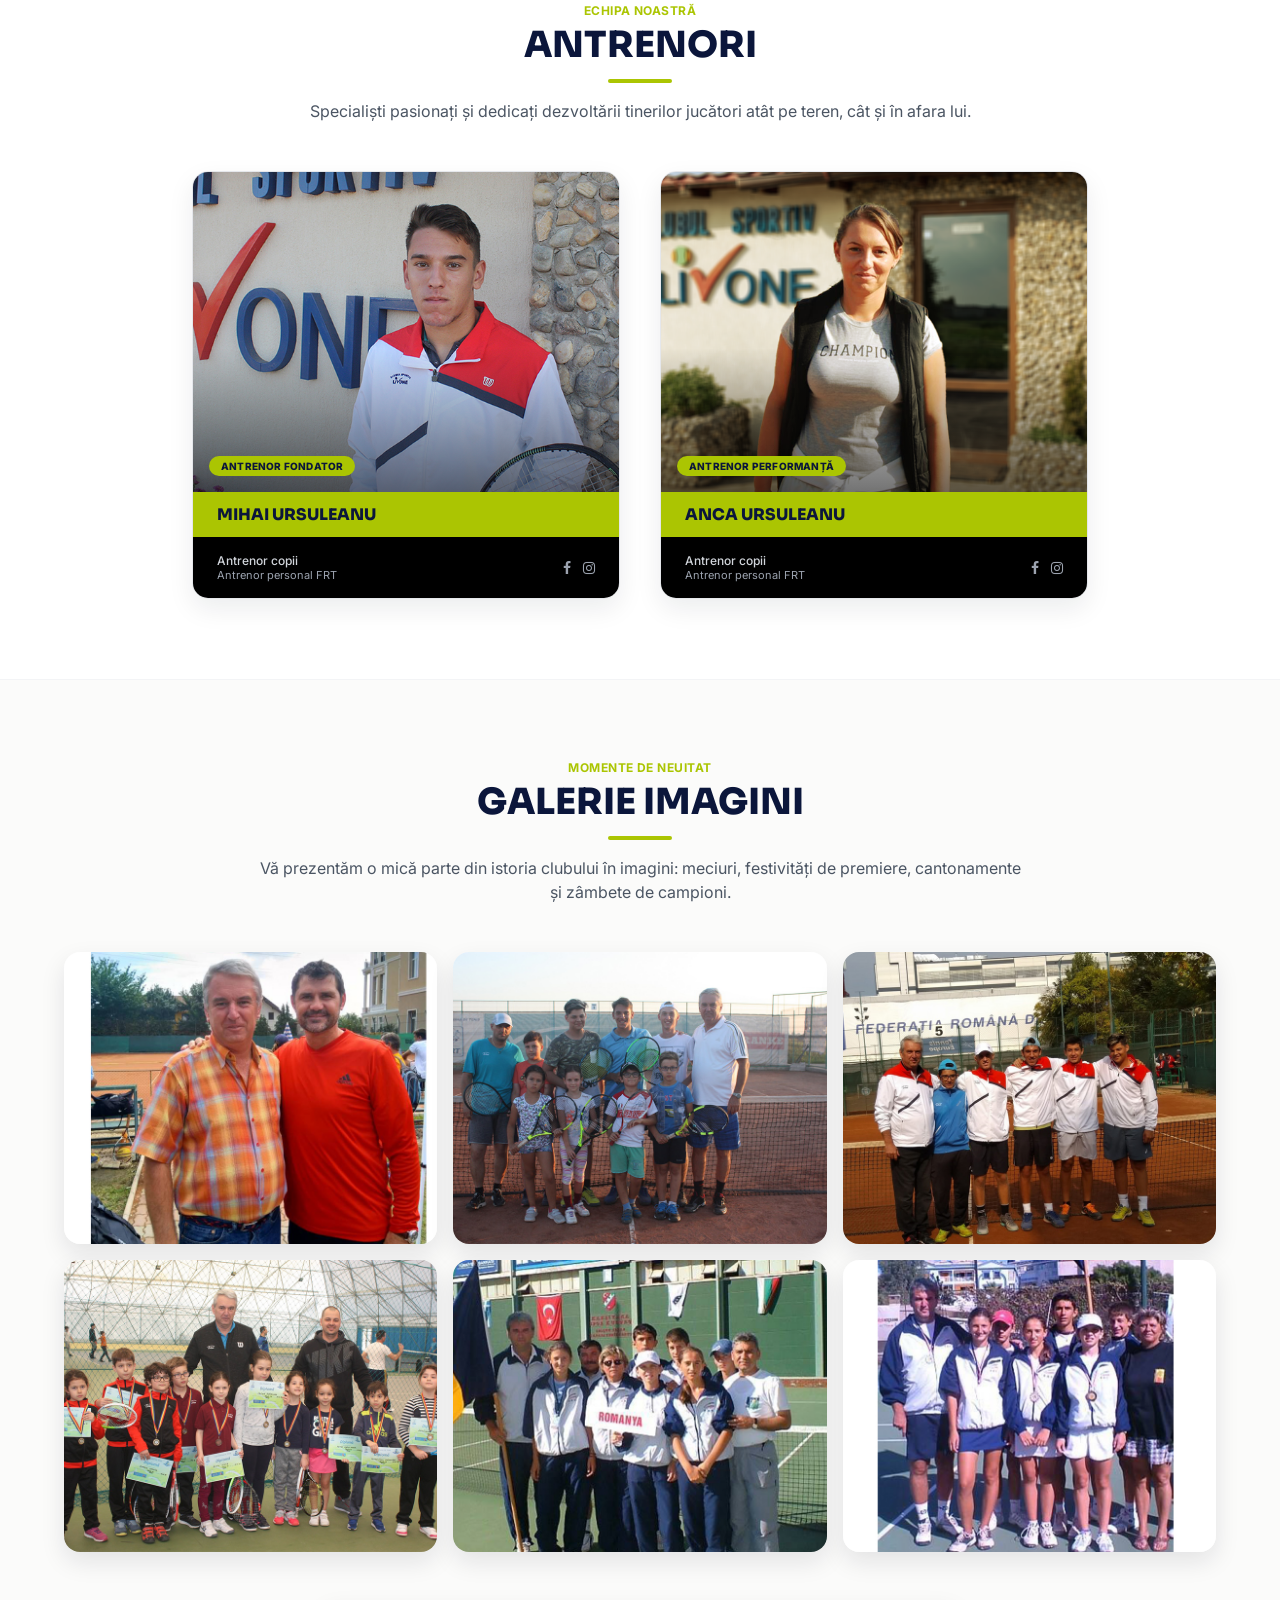
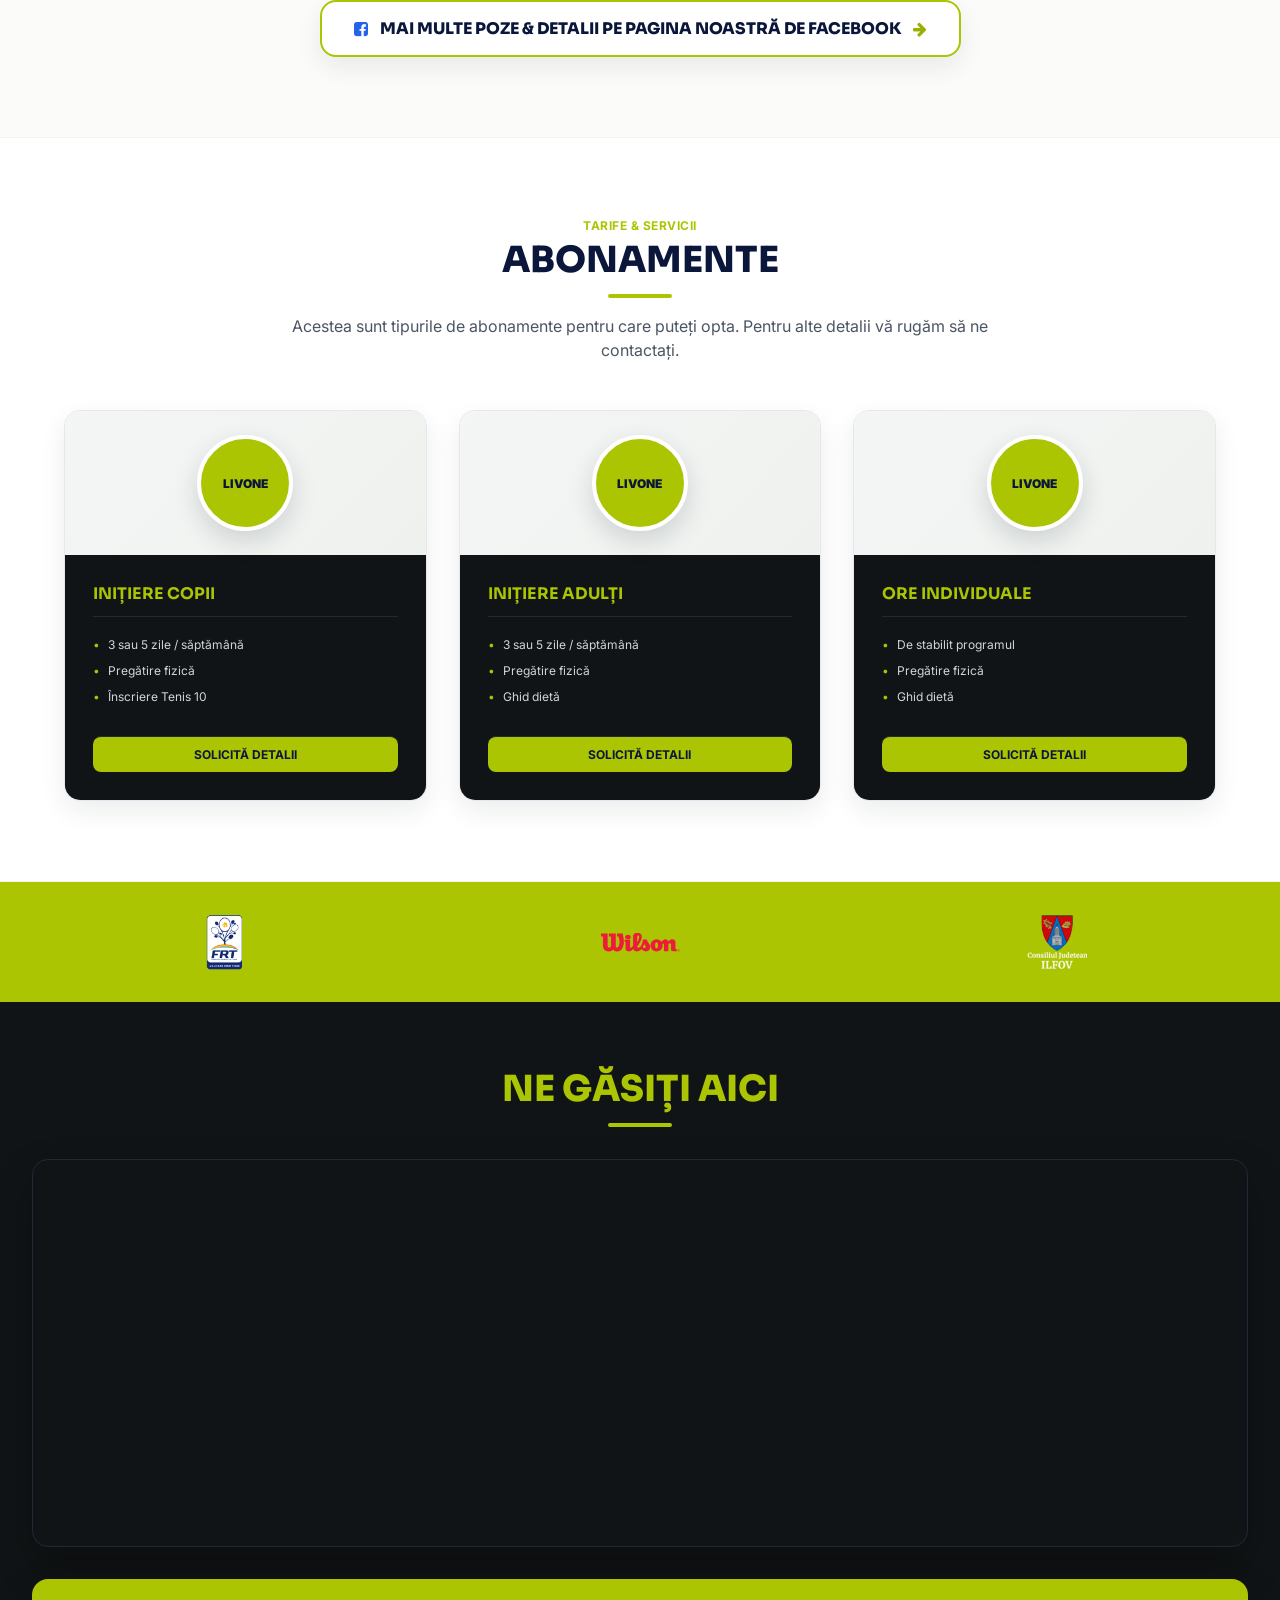
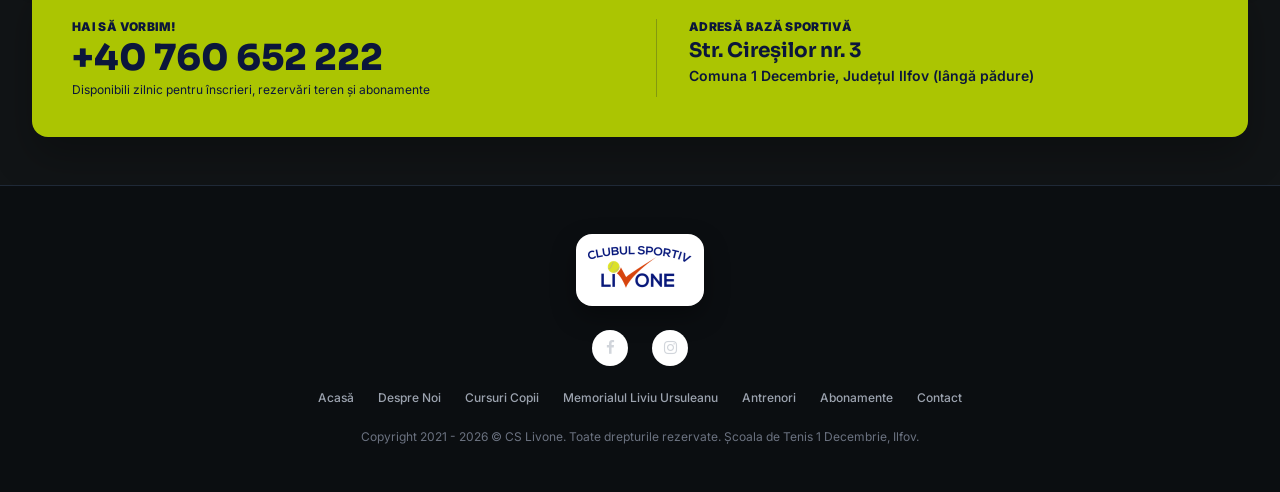
==== commit 5130da59: "Remove "de prestigiu" from homepage tournament teaser Co-Authored-By: Claude Sonnet 5 <noreply@anthr" ====
--- a/index.html
+++ b/index.html
@@ -146,7 +146,7 @@
       <div>
         <span class="h-spotlight__badge"><i class="fa fa-trophy"></i> TURNEU OFICIAL FRT JUNIORI</span>
         <h2>Memorialul Liviu Ursuleanu</h2>
-        <p>Turneu de prestigiu dedicat tinerelor talente, organizat anual de CS Livone în parteneriat oficial cu Federația Română de Tenis. Fond de premiere, trofee speciale și <strong>2 burse sportive anuale de 1.000 RON/lună (~200 EUR/lună)</strong> oferite câștigătorilor.</p>
+        <p>Turneu dedicat tinerelor talente, organizat anual de CS Livone în parteneriat oficial cu Federația Română de Tenis. Fond de premiere, trofee speciale și <strong>2 burse sportive anuale de 1.000 RON/lună (~200 EUR/lună)</strong> oferite câștigătorilor.</p>
 
         <div class="h-spotlight__stats">
           <div class="h-spotlight__stat"><strong>U10 - U12</strong><span>Categorii Juniori</span></div>
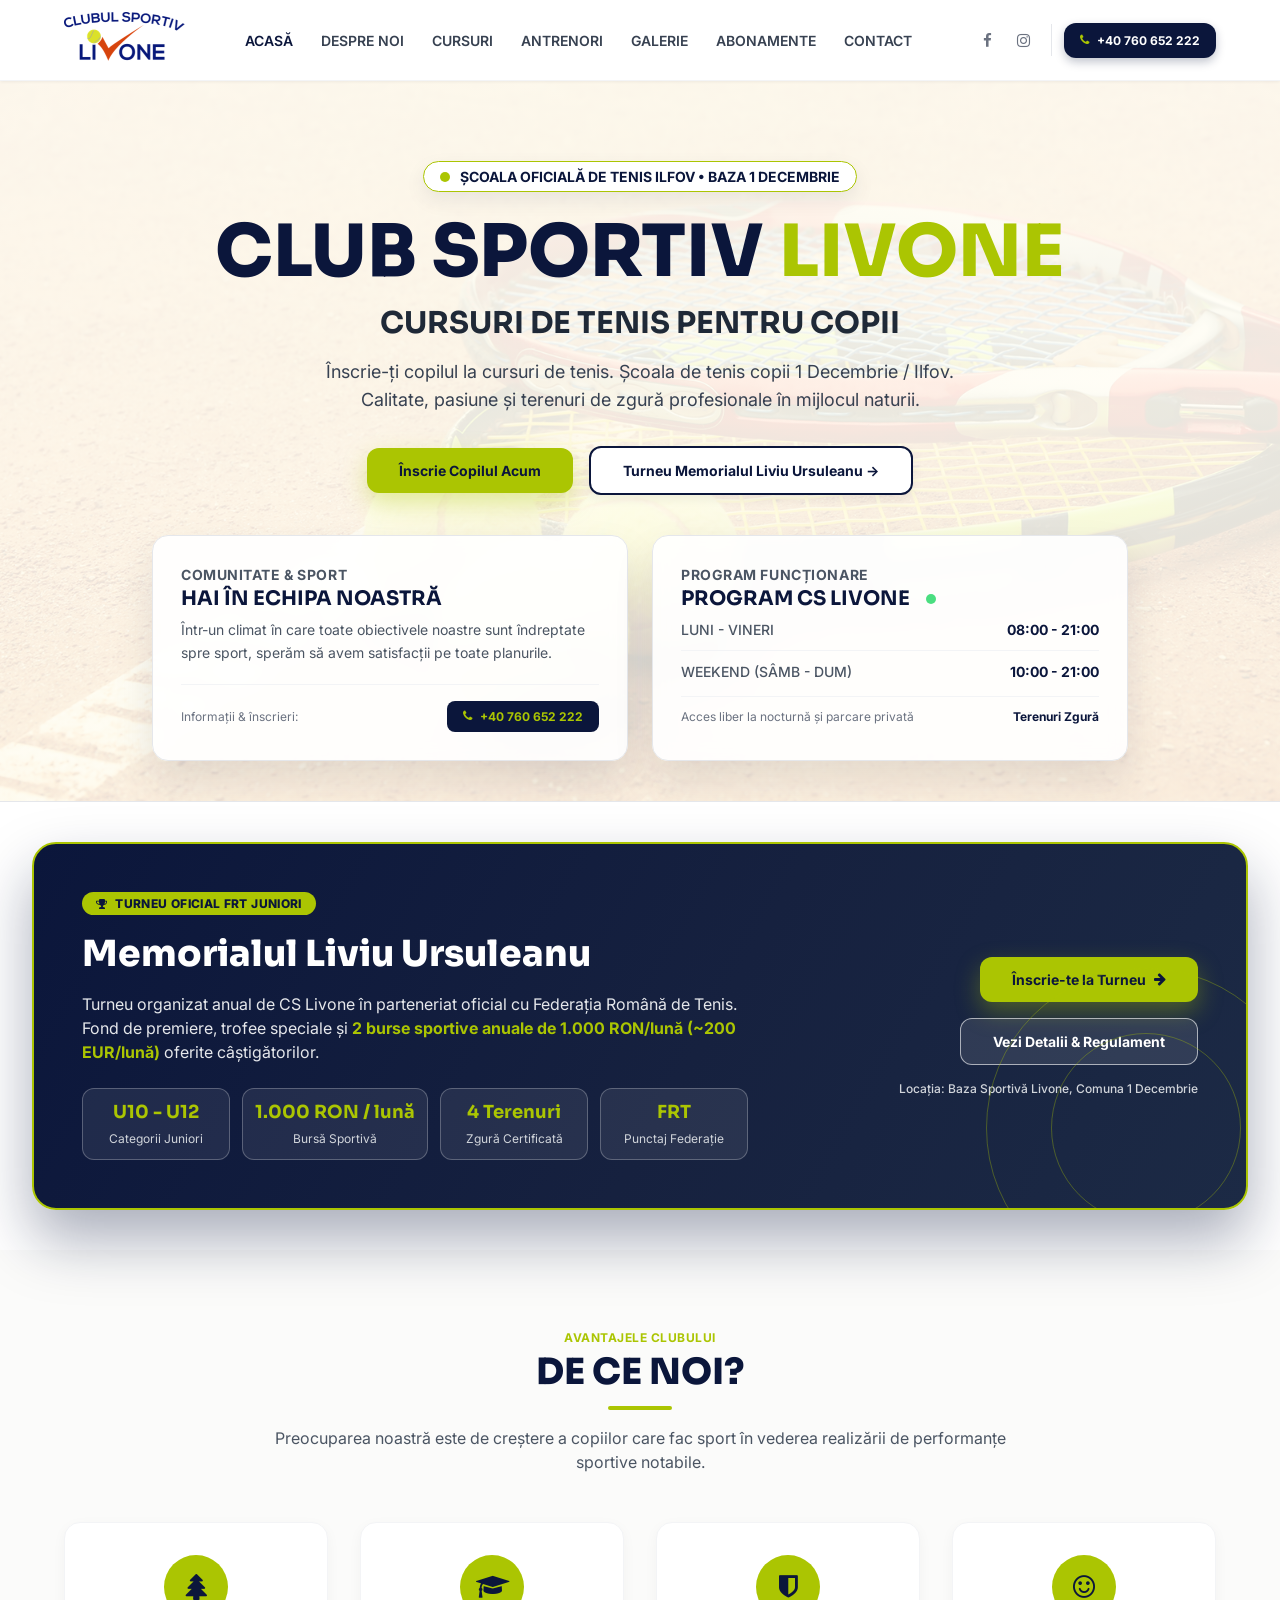
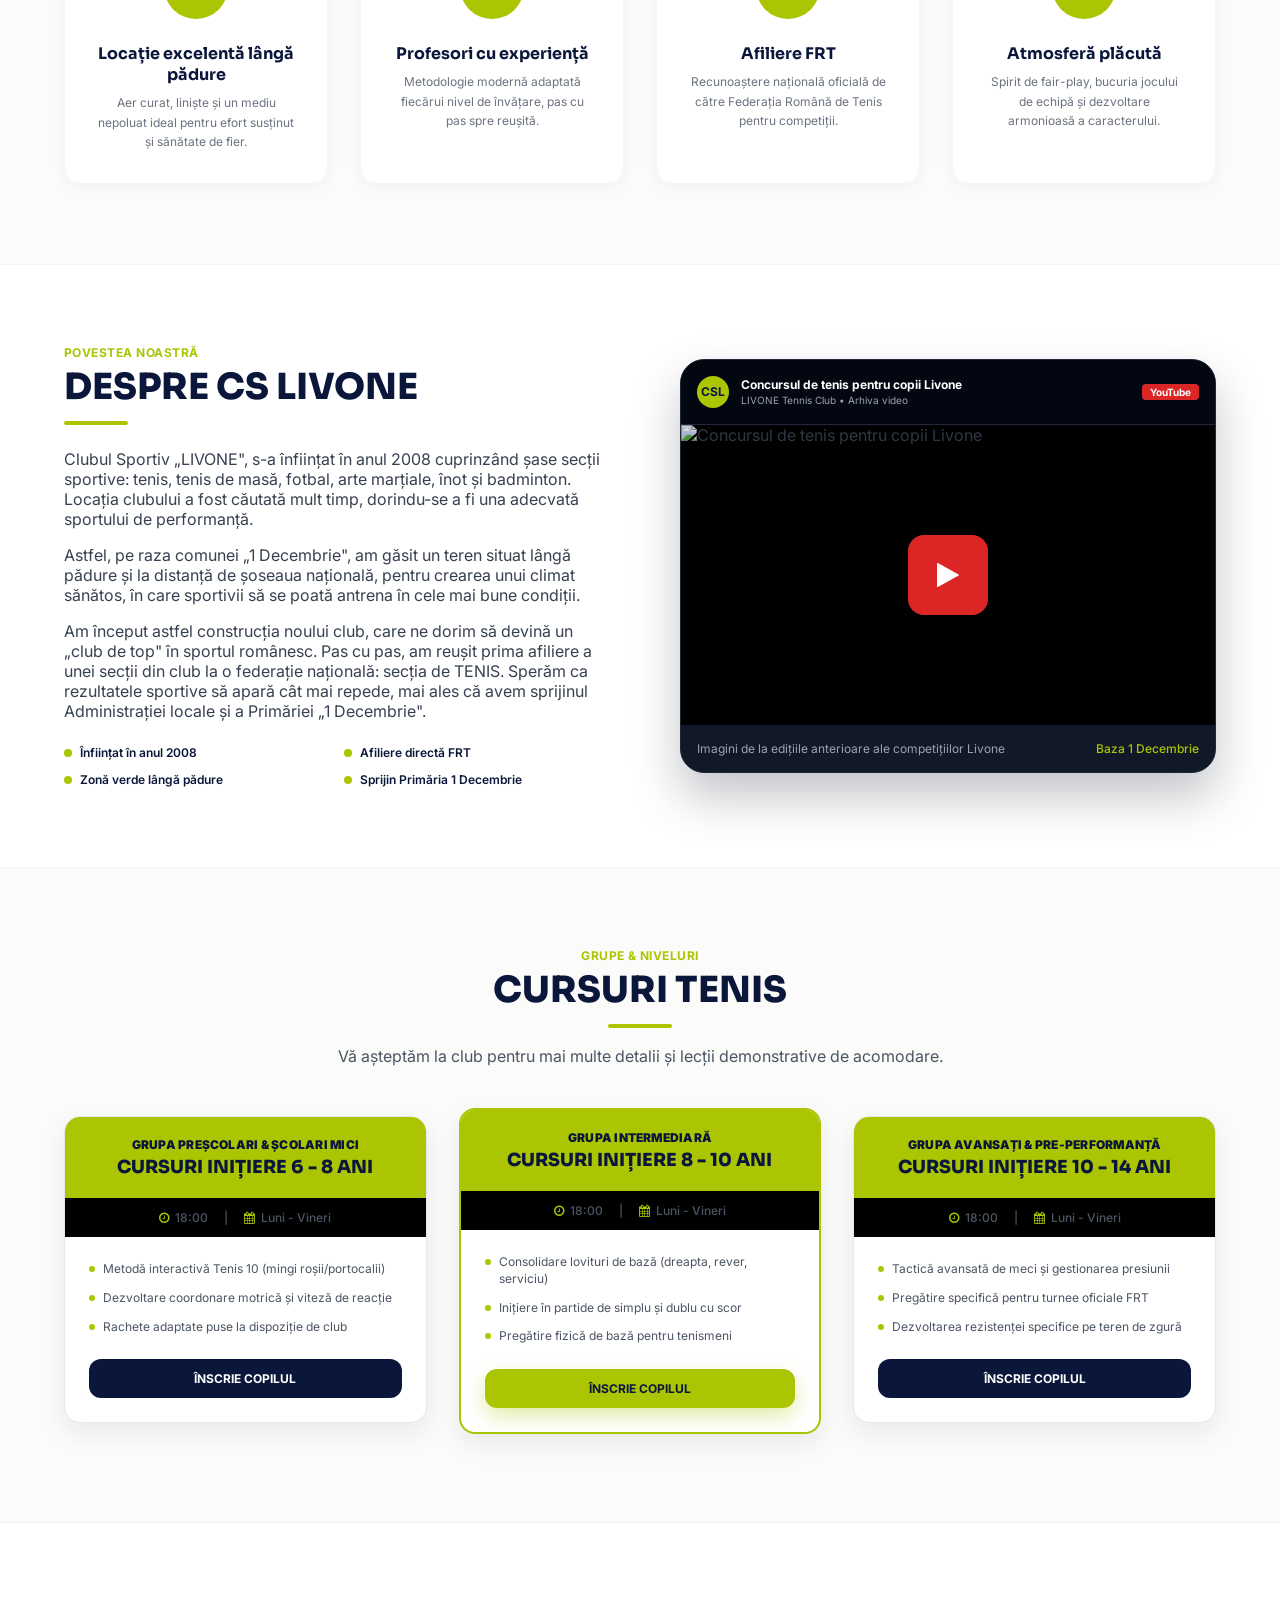
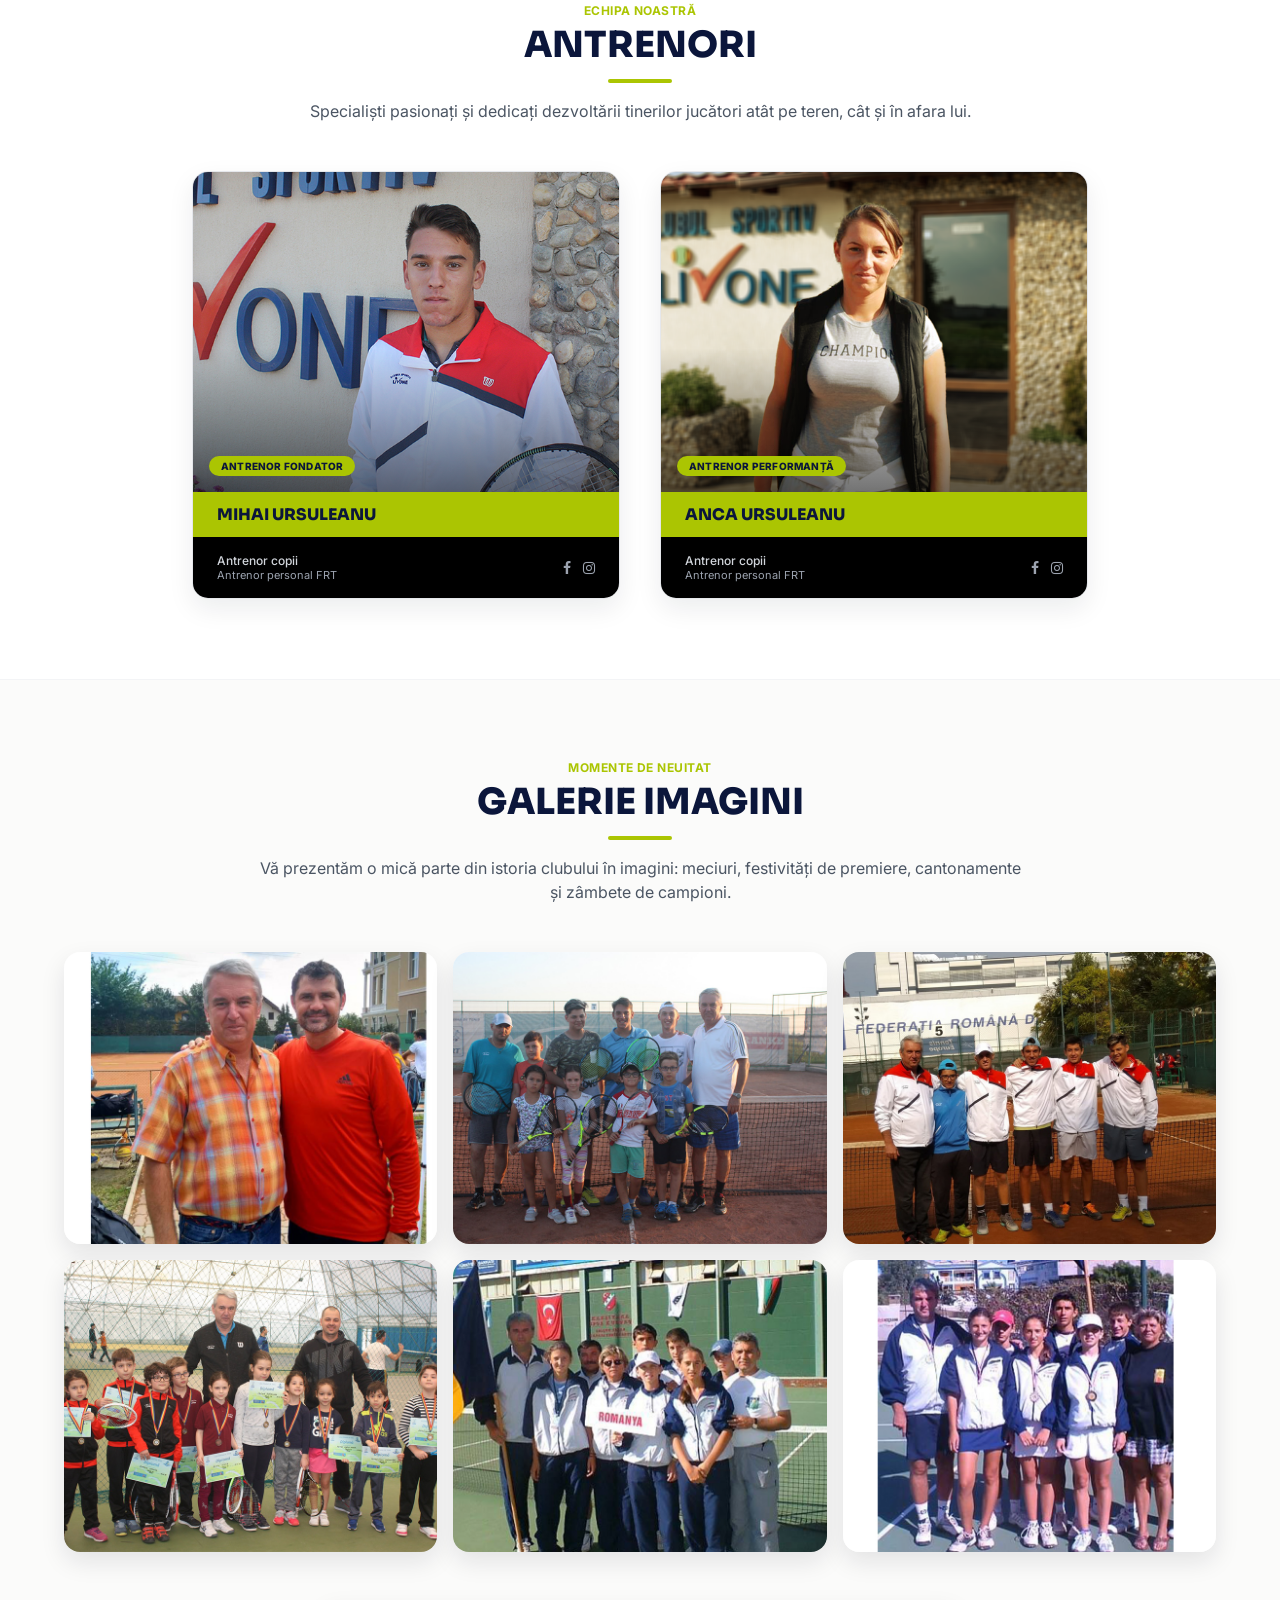
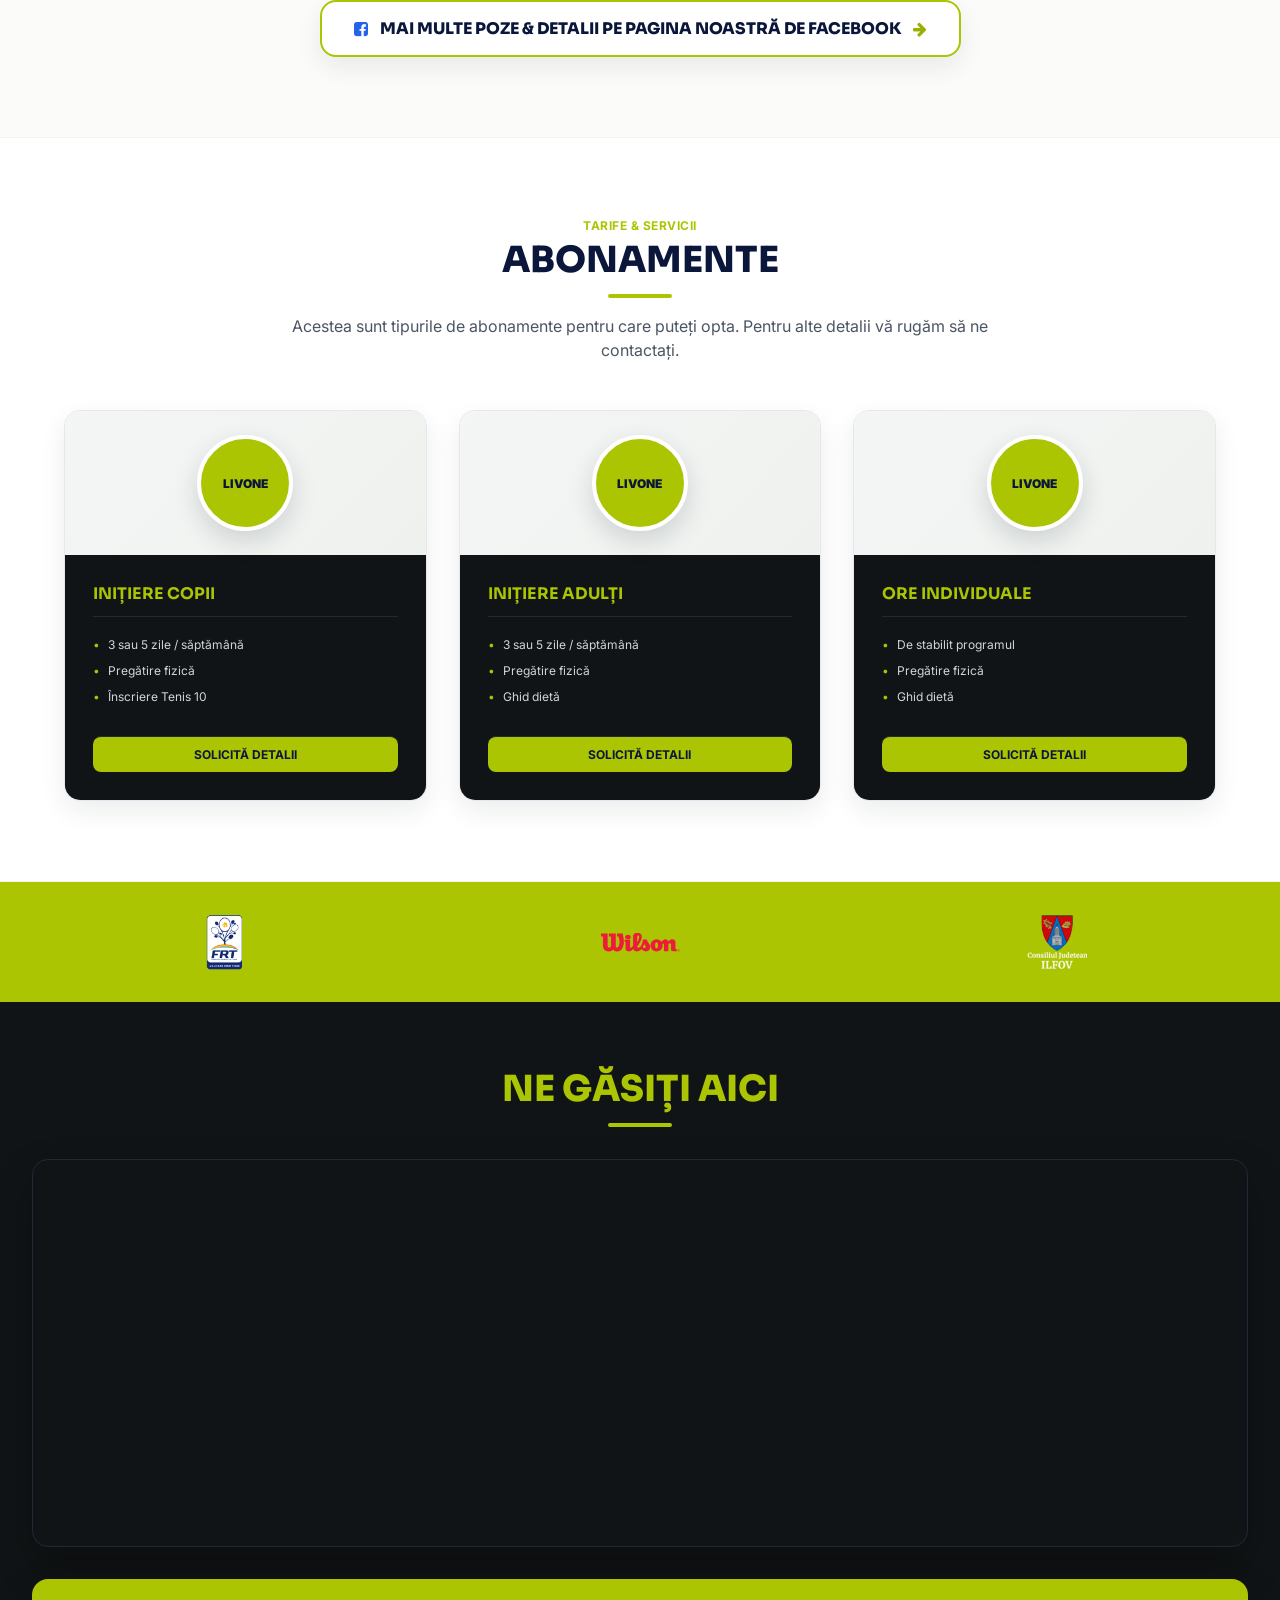
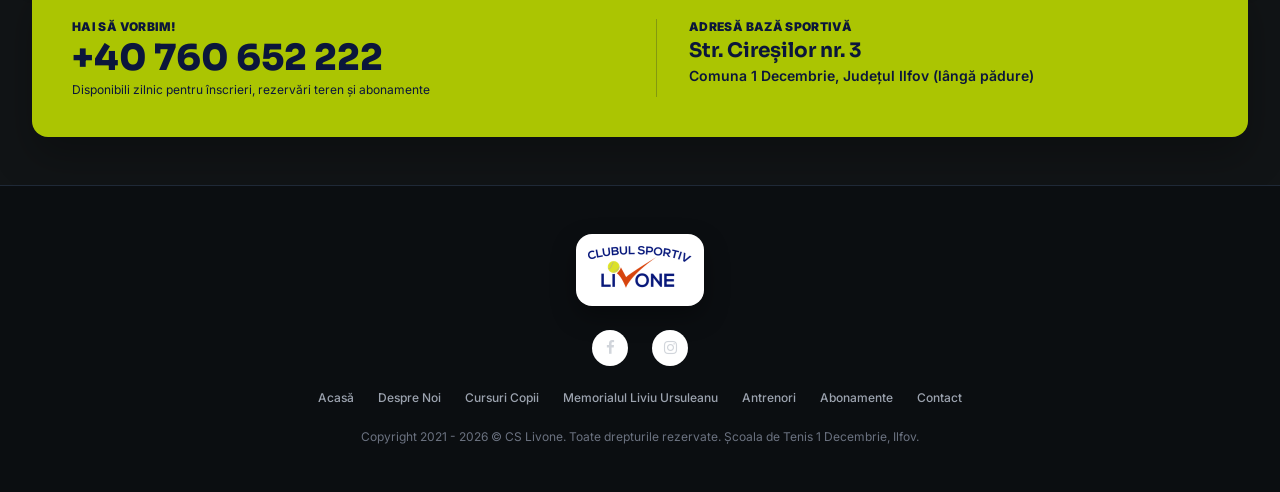
==== commit b236cd38: "Trim tournament teaser copy on homepage Co-Authored-By: Claude Sonnet 5 <noreply@anthropic.com> Clau" ====
--- a/index.html
+++ b/index.html
@@ -146,7 +146,7 @@
       <div>
         <span class="h-spotlight__badge"><i class="fa fa-trophy"></i> TURNEU OFICIAL FRT JUNIORI</span>
         <h2>Memorialul Liviu Ursuleanu</h2>
-        <p>Turneu dedicat tinerelor talente, organizat anual de CS Livone în parteneriat oficial cu Federația Română de Tenis. Fond de premiere, trofee speciale și <strong>2 burse sportive anuale de 1.000 RON/lună (~200 EUR/lună)</strong> oferite câștigătorilor.</p>
+        <p>Turneu organizat anual de CS Livone în parteneriat oficial cu Federația Română de Tenis. Fond de premiere, trofee speciale și <strong>2 burse sportive anuale de 1.000 RON/lună (~200 EUR/lună)</strong> oferite câștigătorilor.</p>
 
         <div class="h-spotlight__stats">
           <div class="h-spotlight__stat"><strong>U10 - U12</strong><span>Categorii Juniori</span></div>
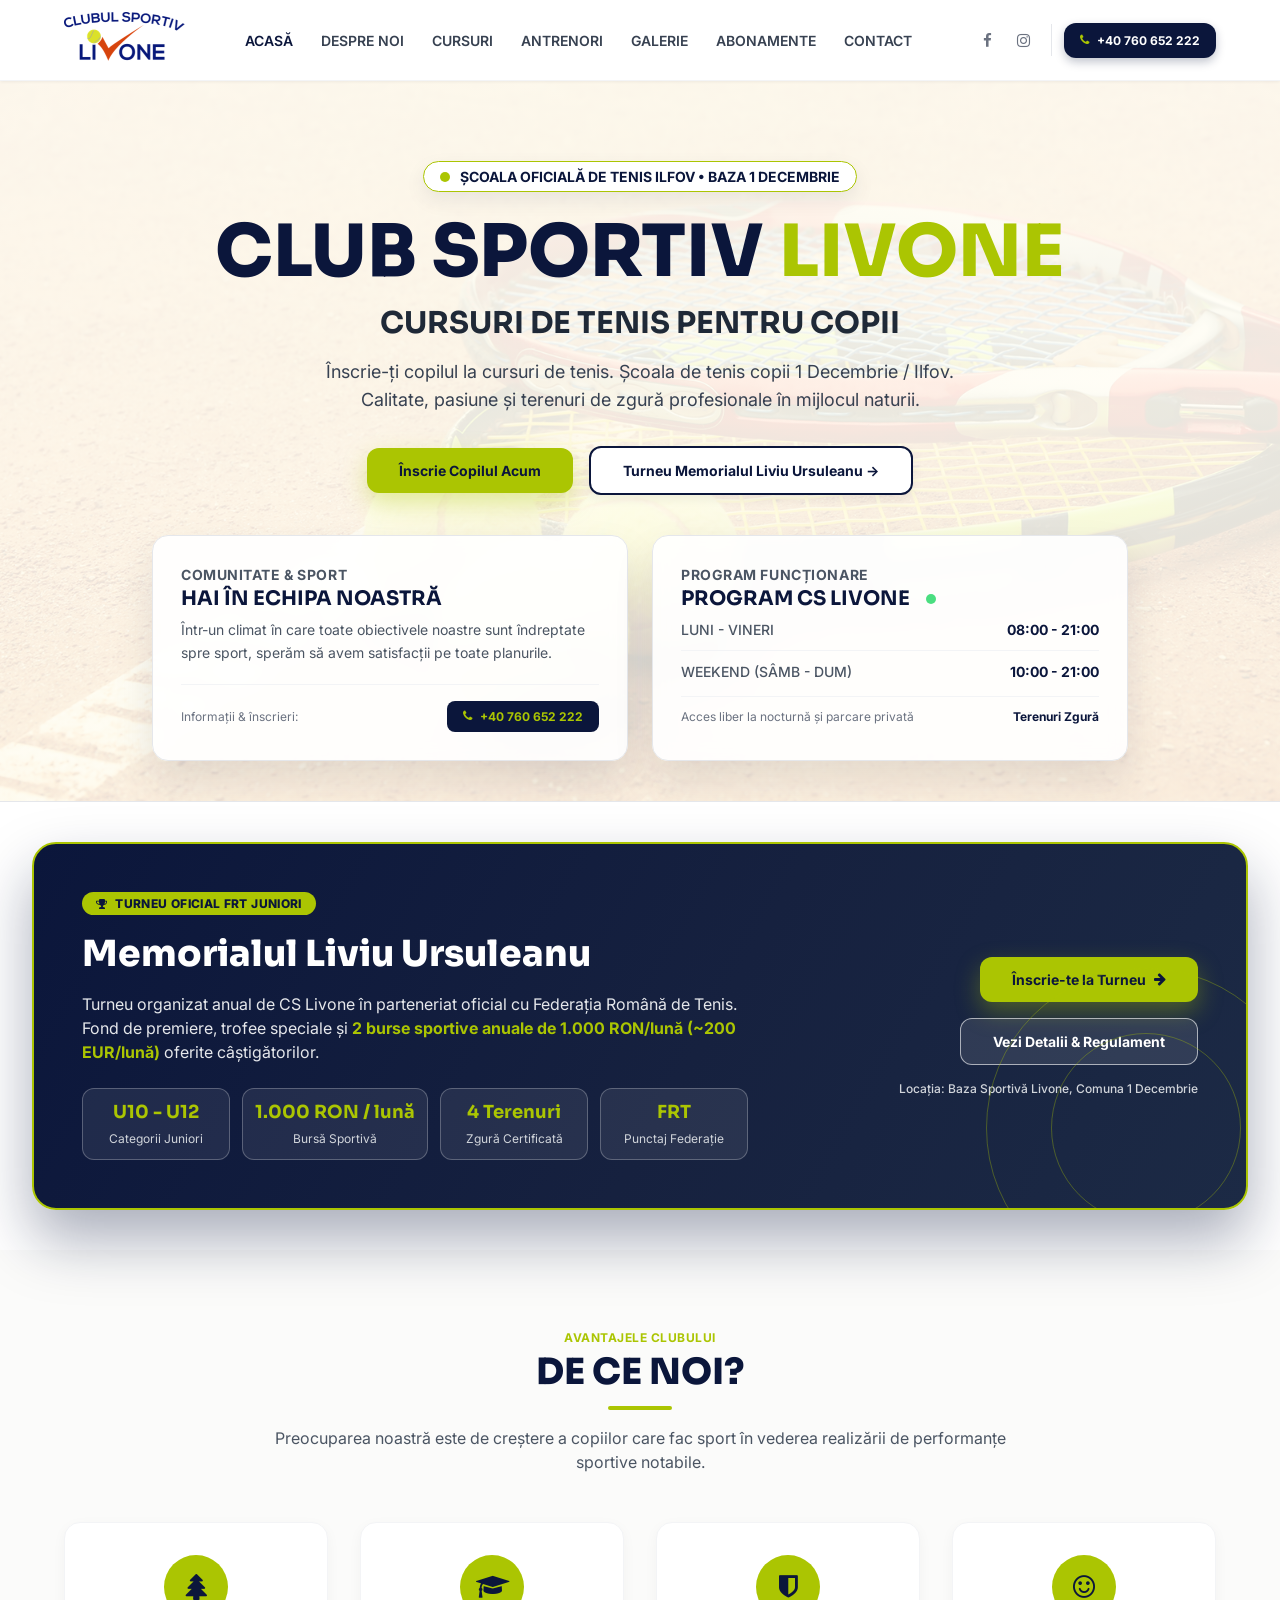
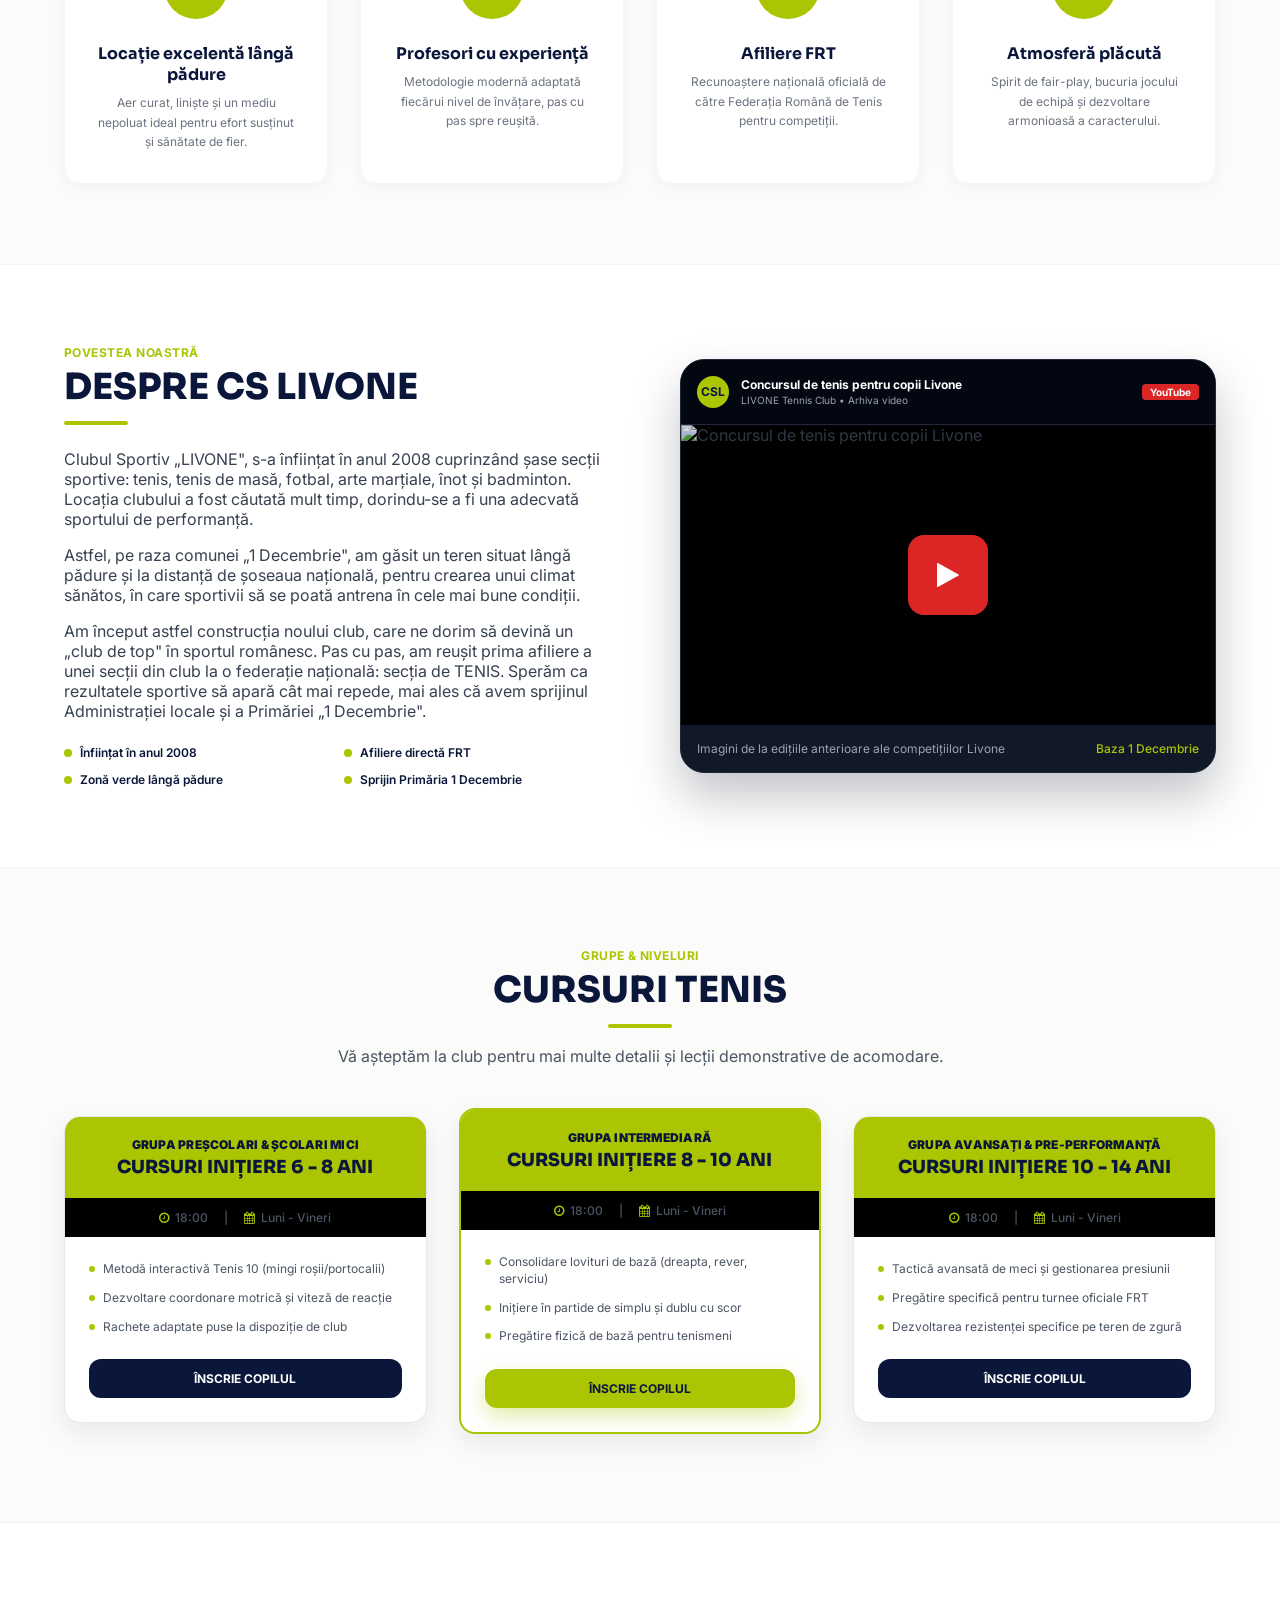
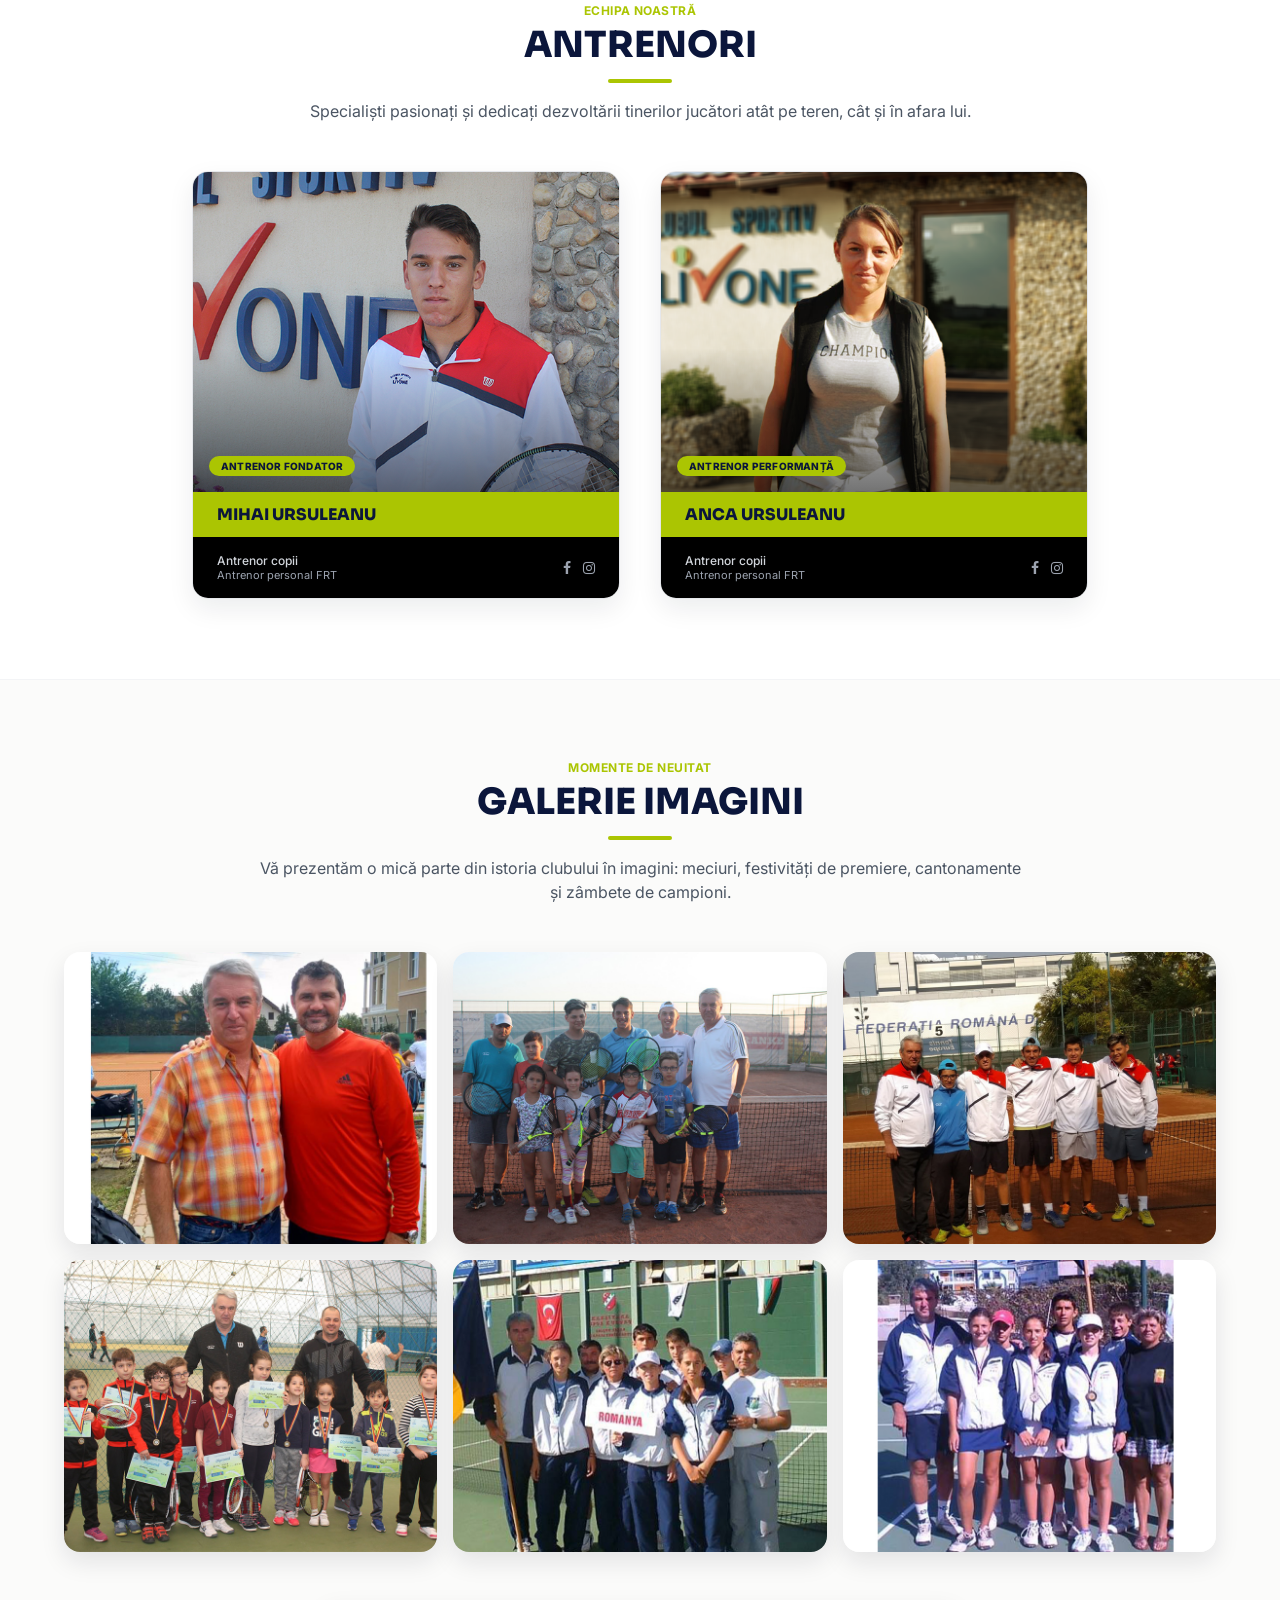
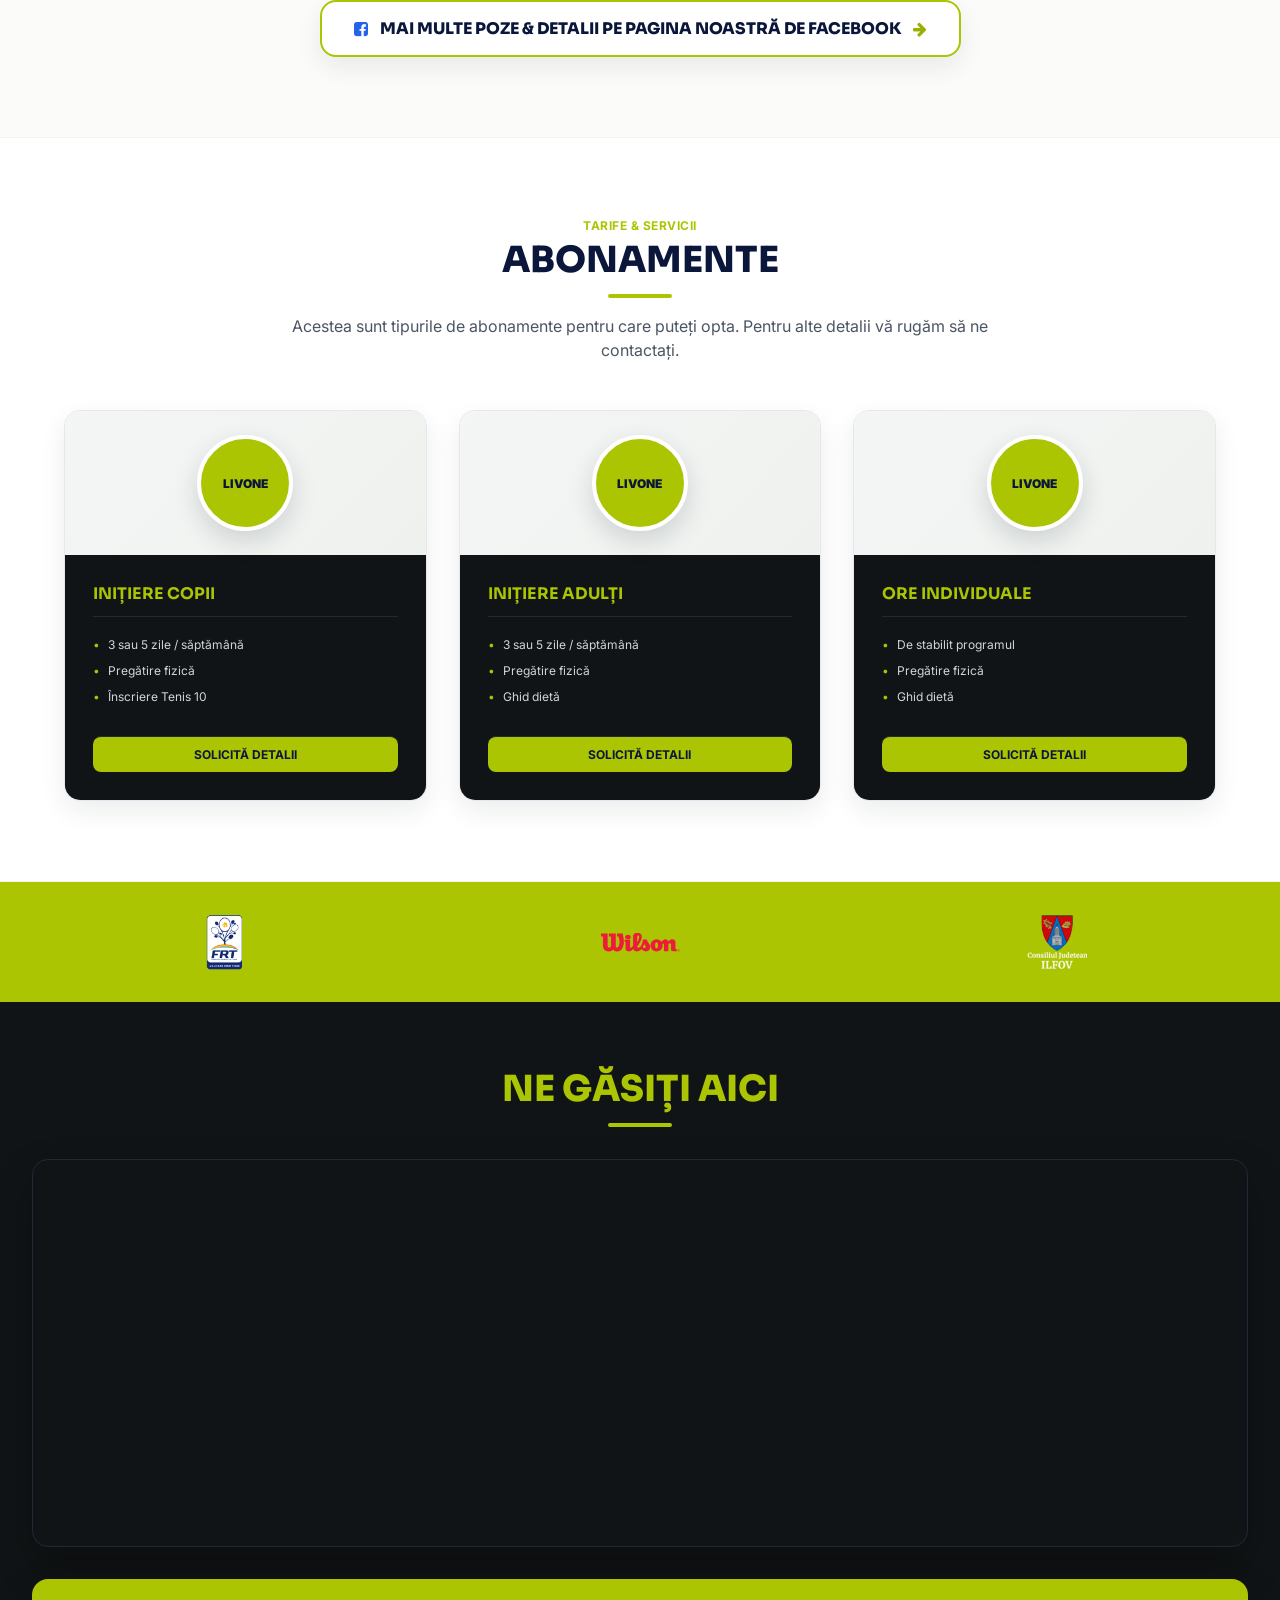
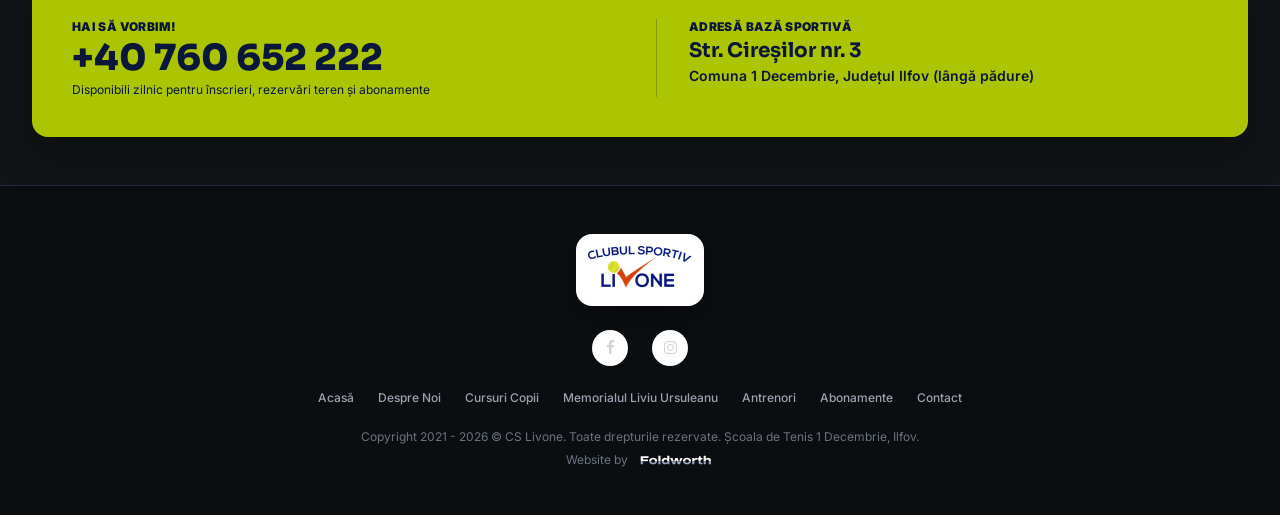
==== commit f9a1cb58: "Add Foldworth credit to homepage footer Co-Authored-By: Claude Opus 5.5 <noreply@anthropic.com>" ====
--- a/index.html
+++ b/index.html
@@ -508,6 +508,8 @@
     </nav>
 
     <p class="h-footer__copy">Copyright 2021 - 2026 © CS Livone. Toate drepturile rezervate. Școala de Tenis 1 Decembrie, Ilfov.</p>
+    <!-- Website by Foldworth -->
+    <p class="h-footer__copy" style="margin:8px 0 0">Website by <a href="https://foldworth.com" target="_blank" rel="nofollow noopener" aria-label="Foldworth" style="margin-left:6px"><svg xmlns="http://www.w3.org/2000/svg" viewBox="0 0 6681 1209" role="img" aria-label="Foldworth" style="height:14px;width:auto;vertical-align:-2.87px"><g transform="translate(235.8,960.8) scale(1,-1)"><clipPath id="fw-t"><polygon points="-100000.0,233.1 100000.0,233.1 100000.0,100000.0 -100000.0,100000.0"/></clipPath><clipPath id="fw-b"><polygon points="-100000.0,-100000.0 100000.0,-100000.0 100000.0,205.6 -100000.0,205.6"/></clipPath><g transform="translate(0)"><path d="M85 0V688H761V537H288V398H709V247H288V0Z" fill="#FFFFFF" clip-path="url(#fw-t)"/><path d="M85 0V688H761V537H288V398H709V247H288V0Z" fill="#9AA8C4" clip-path="url(#fw-b)"/></g><g transform="translate(764,0)"><path d="M390 -12Q285 -12 207.0 18.5Q129 49 85.5 110.5Q42 172 42 264Q42 357 85.5 418.0Q129 479 207.0 509.5Q285 540 390 540Q496 540 574.0 509.5Q652 479 695.0 418.0Q738 357 738 264Q738 172 695.0 110.5Q652 49 574.0 18.5Q496 -12 390 -12ZM390 113Q443 113 478.0 131.0Q513 149 530.5 180.5Q548 212 548 254V274Q548 316 530.5 347.5Q513 379 478.0 396.5Q443 414 390 414Q338 414 303.0 396.5Q268 379 250.5 347.5Q233 316 233 274V254Q233 212 250.5 180.5Q268 149 303.0 131.0Q338 113 390 113Z" fill="#FFFFFF" clip-path="url(#fw-t)"/><path d="M390 -12Q285 -12 207.0 18.5Q129 49 85.5 110.5Q42 172 42 264Q42 357 85.5 418.0Q129 479 207.0 509.5Q285 540 390 540Q496 540 574.0 509.5Q652 479 695.0 418.0Q738 357 738 264Q738 172 695.0 110.5Q652 49 574.0 18.5Q496 -12 390 -12ZM390 113Q443 113 478.0 131.0Q513 149 530.5 180.5Q548 212 548 254V274Q548 316 530.5 347.5Q513 379 478.0 396.5Q443 414 390 414Q338 414 303.0 396.5Q268 379 250.5 347.5Q233 316 233 274V254Q233 212 250.5 180.5Q268 149 303.0 131.0Q338 113 390 113Z" fill="#9AA8C4" clip-path="url(#fw-b)"/></g><g transform="translate(1545,0)"><path d="M65 0V725H250V0Z" fill="#FFFFFF" clip-path="url(#fw-t)"/><path d="M65 0V725H250V0Z" fill="#9AA8C4" clip-path="url(#fw-b)"/></g><g transform="translate(1860,0)"><path d="M319 -12Q239 -12 176.5 17.5Q114 47 78.0 108.5Q42 170 42 264Q42 358 78.0 419.0Q114 480 175.5 510.0Q237 540 315 540Q350 540 386.0 532.0Q422 524 453.5 507.5Q485 491 507 465H515V725H700V0H550L536 82H527Q488 30 434.0 9.0Q380 -12 319 -12ZM373 126Q421 126 452.5 143.0Q484 160 500.0 190.0Q516 220 516 260V267Q516 297 507.0 322.0Q498 347 480.0 364.5Q462 382 435.0 392.0Q408 402 372 402Q325 402 293.5 385.5Q262 369 246.0 340.0Q230 311 230 272V255Q230 217 246.5 187.5Q263 158 294.5 142.0Q326 126 373 126Z" fill="#FFFFFF" clip-path="url(#fw-t)"/><path d="M319 -12Q239 -12 176.5 17.5Q114 47 78.0 108.5Q42 170 42 264Q42 358 78.0 419.0Q114 480 175.5 510.0Q237 540 315 540Q350 540 386.0 532.0Q422 524 453.5 507.5Q485 491 507 465H515V725H700V0H550L536 82H527Q488 30 434.0 9.0Q380 -12 319 -12ZM373 126Q421 126 452.5 143.0Q484 160 500.0 190.0Q516 220 516 260V267Q516 297 507.0 322.0Q498 347 480.0 364.5Q462 382 435.0 392.0Q408 402 372 402Q325 402 293.5 385.5Q262 369 246.0 340.0Q230 311 230 272V255Q230 217 246.5 187.5Q263 158 294.5 142.0Q326 126 373 126Z" fill="#9AA8C4" clip-path="url(#fw-b)"/></g><g transform="translate(2625,0)"><path d="M233 0 2 528H201L290 287Q297 268 303.5 248.5Q310 229 315.5 211.5Q321 194 324 183H332Q336 195 341.0 212.0Q346 229 352.0 249.0Q358 269 364 287L444 528H651L729 287Q732 276 737.5 257.5Q743 239 749.0 219.0Q755 199 759 183H767Q771 198 777.0 217.0Q783 236 789.5 255.0Q796 274 801 287L890 528H1076L844 0H659L581 236Q574 257 567.0 279.0Q560 301 554.0 320.0Q548 339 544 351H537Q533 338 527.0 318.0Q521 298 514.0 276.5Q507 255 501 235L424 0Z" fill="#FFFFFF" clip-path="url(#fw-t)"/><path d="M233 0 2 528H201L290 287Q297 268 303.5 248.5Q310 229 315.5 211.5Q321 194 324 183H332Q336 195 341.0 212.0Q346 229 352.0 249.0Q358 269 364 287L444 528H651L729 287Q732 276 737.5 257.5Q743 239 749.0 219.0Q755 199 759 183H767Q771 198 777.0 217.0Q783 236 789.5 255.0Q796 274 801 287L890 528H1076L844 0H659L581 236Q574 257 567.0 279.0Q560 301 554.0 320.0Q548 339 544 351H537Q533 338 527.0 318.0Q521 298 514.0 276.5Q507 255 501 235L424 0Z" fill="#9AA8C4" clip-path="url(#fw-b)"/></g><g transform="translate(3692,0)"><path d="M390 -12Q285 -12 207.0 18.5Q129 49 85.5 110.5Q42 172 42 264Q42 357 85.5 418.0Q129 479 207.0 509.5Q285 540 390 540Q496 540 574.0 509.5Q652 479 695.0 418.0Q738 357 738 264Q738 172 695.0 110.5Q652 49 574.0 18.5Q496 -12 390 -12ZM390 113Q443 113 478.0 131.0Q513 149 530.5 180.5Q548 212 548 254V274Q548 316 530.5 347.5Q513 379 478.0 396.5Q443 414 390 414Q338 414 303.0 396.5Q268 379 250.5 347.5Q233 316 233 274V254Q233 212 250.5 180.5Q268 149 303.0 131.0Q338 113 390 113Z" fill="#FFFFFF" clip-path="url(#fw-t)"/><path d="M390 -12Q285 -12 207.0 18.5Q129 49 85.5 110.5Q42 172 42 264Q42 357 85.5 418.0Q129 479 207.0 509.5Q285 540 390 540Q496 540 574.0 509.5Q652 479 695.0 418.0Q738 357 738 264Q738 172 695.0 110.5Q652 49 574.0 18.5Q496 -12 390 -12ZM390 113Q443 113 478.0 131.0Q513 149 530.5 180.5Q548 212 548 254V274Q548 316 530.5 347.5Q513 379 478.0 396.5Q443 414 390 414Q338 414 303.0 396.5Q268 379 250.5 347.5Q233 316 233 274V254Q233 212 250.5 180.5Q268 149 303.0 131.0Q338 113 390 113Z" fill="#9AA8C4" clip-path="url(#fw-b)"/></g><g transform="translate(4473,0)"><path d="M65 0V528H215L227 438H236Q251 470 275.5 493.0Q300 516 331.0 528.0Q362 540 397 540Q417 540 435.5 537.5Q454 535 470 528V383H382Q347 383 322.0 371.5Q297 360 281.0 340.5Q265 321 257.5 296.5Q250 272 250 244V0Z" fill="#FFFFFF" clip-path="url(#fw-t)"/><path d="M65 0V528H215L227 438H236Q251 470 275.5 493.0Q300 516 331.0 528.0Q362 540 397 540Q417 540 435.5 537.5Q454 535 470 528V383H382Q347 383 322.0 371.5Q297 360 281.0 340.5Q265 321 257.5 296.5Q250 272 250 244V0Z" fill="#9AA8C4" clip-path="url(#fw-b)"/></g><g transform="translate(4953,0)"><path d="M329 -12Q263 -12 218.5 3.0Q174 18 151.0 55.0Q128 92 128 158V402H25V528H135L172 685H313V528H460V402H313V192Q313 154 329.0 133.5Q345 113 395 113H460V6Q446 1 421.5 -3.0Q397 -7 372.0 -9.5Q347 -12 329 -12Z" fill="#FFFFFF" clip-path="url(#fw-t)"/><path d="M329 -12Q263 -12 218.5 3.0Q174 18 151.0 55.0Q128 92 128 158V402H25V528H135L172 685H313V528H460V402H313V192Q313 154 329.0 133.5Q345 113 395 113H460V6Q446 1 421.5 -3.0Q397 -7 372.0 -9.5Q347 -12 329 -12Z" fill="#9AA8C4" clip-path="url(#fw-b)"/></g><g transform="translate(5454,0)"><path d="M65 0V725H250V461H257Q285 490 318.0 507.5Q351 525 388.0 532.5Q425 540 462 540Q539 540 590.0 515.5Q641 491 666.5 441.5Q692 392 692 318V0H508V293Q508 320 500.5 340.5Q493 361 478.5 374.5Q464 388 442.5 395.0Q421 402 393 402Q354 402 321.5 386.0Q289 370 269.5 341.5Q250 313 250 275V0Z" fill="#FFFFFF" clip-path="url(#fw-t)"/><path d="M65 0V725H250V461H257Q285 490 318.0 507.5Q351 525 388.0 532.5Q425 540 462 540Q539 540 590.0 515.5Q641 491 666.5 441.5Q692 392 692 318V0H508V293Q508 320 500.5 340.5Q493 361 478.5 374.5Q464 388 442.5 395.0Q421 402 393 402Q354 402 321.5 386.0Q289 370 269.5 341.5Q250 313 250 275V0Z" fill="#9AA8C4" clip-path="url(#fw-b)"/></g></g></svg></a></p>
   </footer>
 
   <script>
